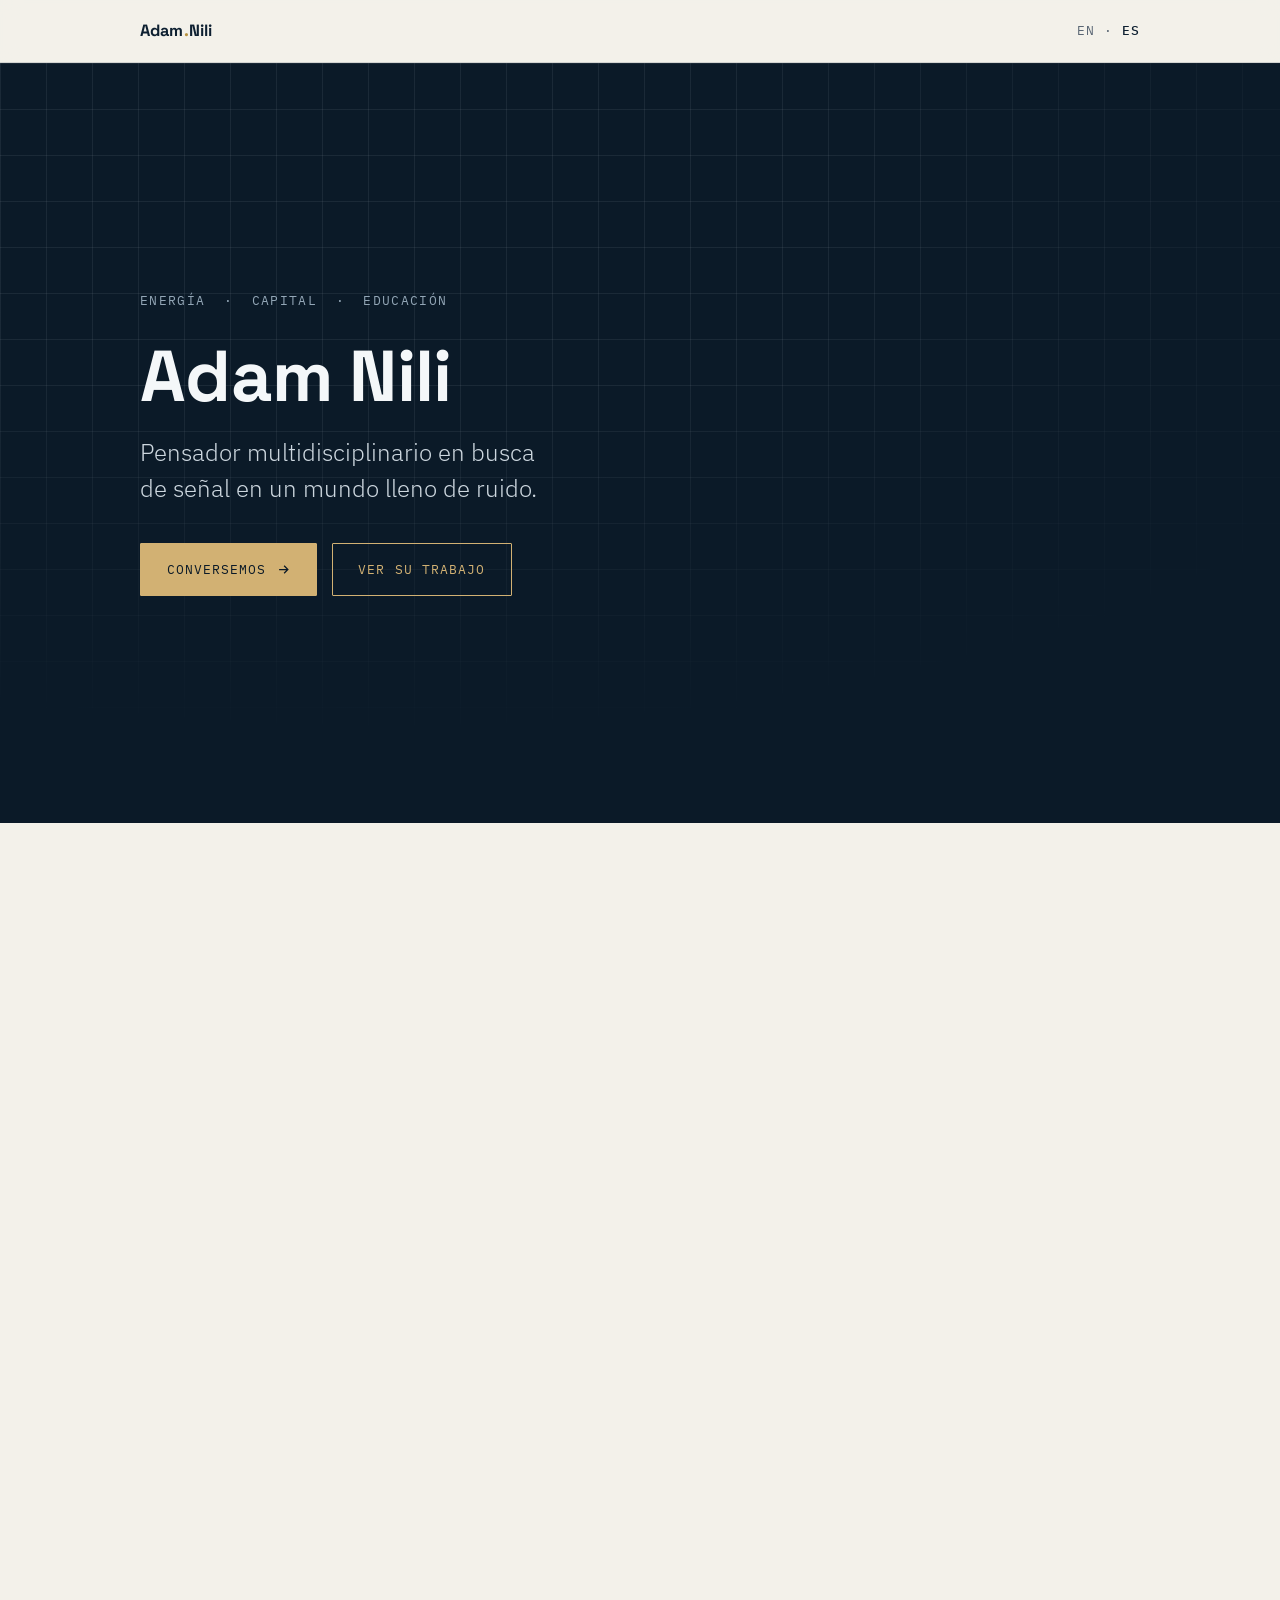
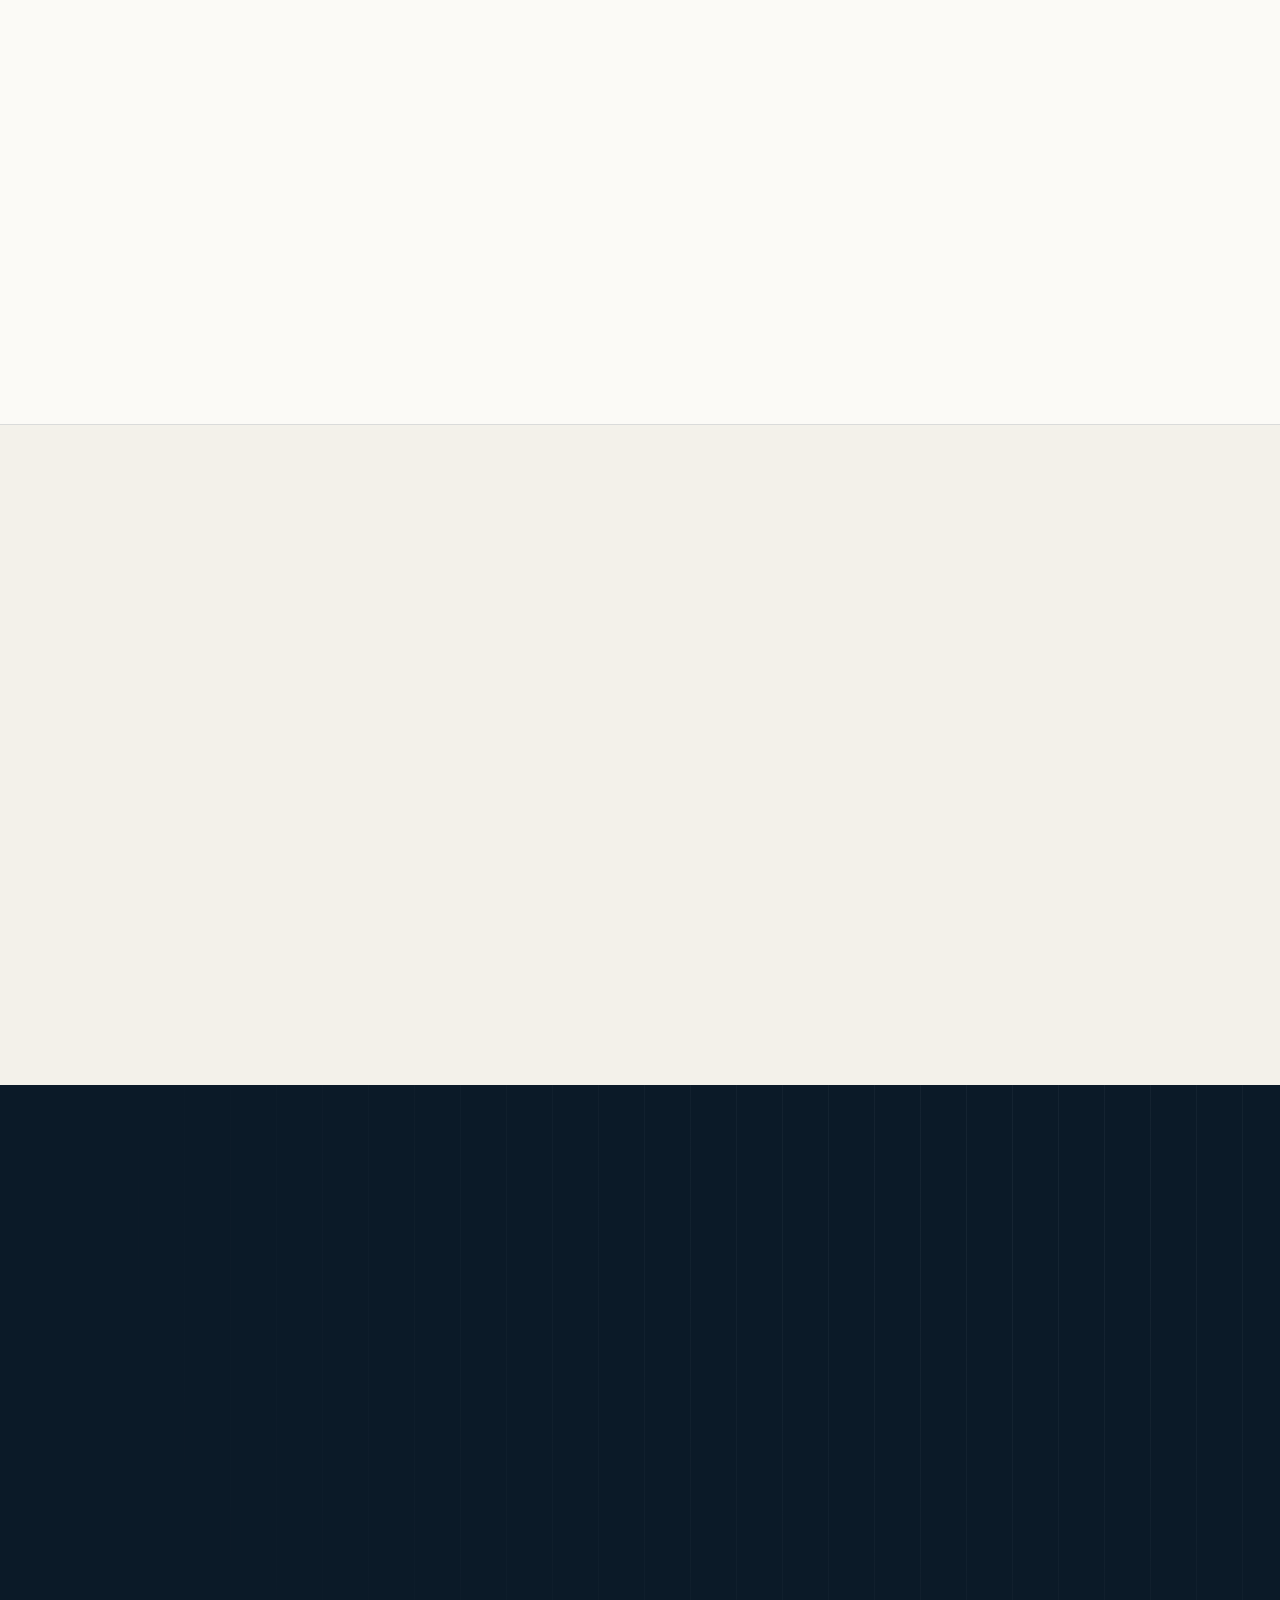
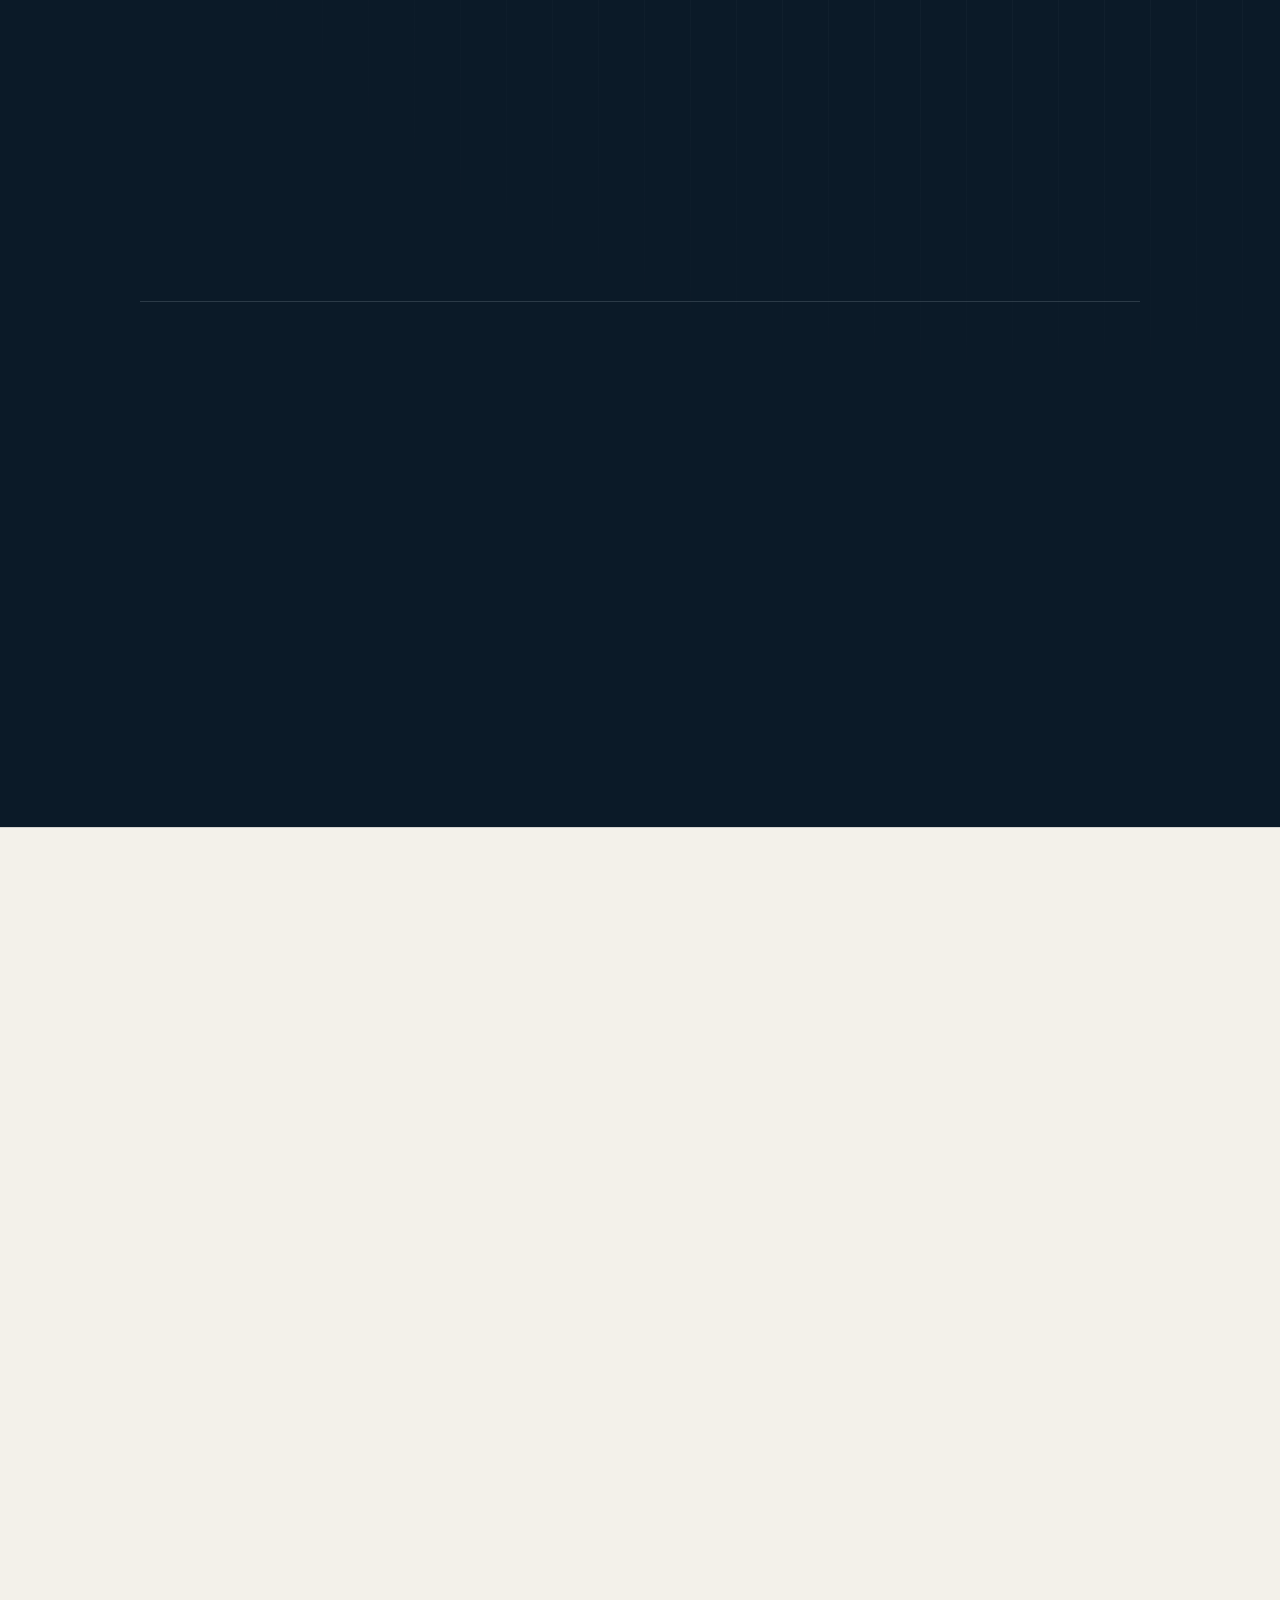
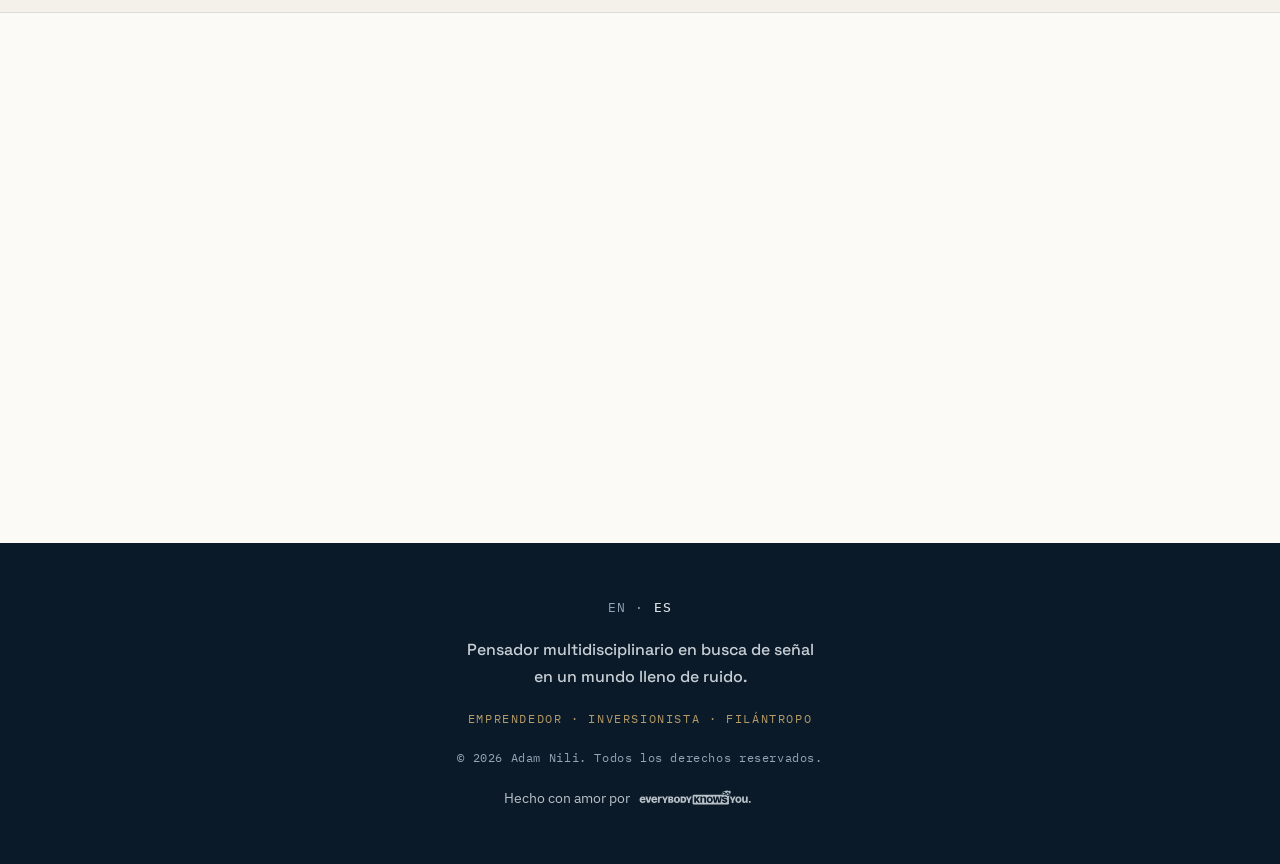
==== es/index.html @ 79deca82 "Deploy adamnili.com: bilingual personal site with AI-findability layer" ====
<!DOCTYPE html>
<html lang="es">
<head>
<meta charset="UTF-8">
<meta name="viewport" content="width=device-width, initial-scale=1.0">
<script>document.documentElement.classList.add('js');</script>
<title>Adam Nili · Pensador multidisciplinario. Energía, Capital, Educación.</title>
<meta name="description" content="Adam Nili es un emprendedor de toda la vida que trabaja donde se encuentran la energía, las finanzas y la educación. Cofundador de Autoridad Panandina, CEO de Methodos Global y cofundador de WeSpark, ayudando a las personas a ser autosoberanas mediante el emprendimiento, la libertad financiera y la salud.">
<meta name="keywords" content="Adam Nili, emprendedor, Autoridad Panandina, Methodos Global, WeSpark, infraestructura energética, educación financiera, libertad financiera, autosoberanía, mercados emergentes, El Salvador, Medellín, Colombia">

<link rel="canonical" href="https://adamnili.com/es/">
<link rel="alternate" hreflang="en" href="https://adamnili.com/">
<link rel="alternate" hreflang="es" href="https://adamnili.com/es/">
<link rel="alternate" hreflang="es-SV" href="https://adamnili.com/es/">
<link rel="alternate" hreflang="x-default" href="https://adamnili.com/">

<meta property="og:title" content="Adam Nili · Pensador multidisciplinario. Energía, Capital, Educación.">
<meta property="og:description" content="Un emprendedor de toda la vida que trabaja donde se encuentran la energía, las finanzas y la educación. Ayudando a las personas a ser autosoberanas.">
<meta property="og:type" content="profile">
<meta property="og:url" content="https://adamnili.com/es/">
<meta property="og:image" content="https://adamnili.com/assets/images/social-share/adam-nili-share.jpg">
<meta property="og:image:width" content="1200">
<meta property="og:image:height" content="630">
<meta property="og:image:alt" content="Adam Nili · Pensador multidisciplinario, constructor y asesor">
<meta property="og:site_name" content="Adam Nili">
<meta property="og:locale" content="es_SV">
<meta property="og:locale:alternate" content="en_US">

<meta name="twitter:card" content="summary_large_image">
<meta name="twitter:site" content="@adam_nili">
<meta name="twitter:creator" content="@adam_nili">
<meta name="twitter:title" content="Adam Nili · Pensador multidisciplinario. Energía, Capital, Educación.">
<meta name="twitter:description" content="Un emprendedor de toda la vida que trabaja donde se encuentran la energía, las finanzas y la educación.">
<meta name="twitter:image" content="https://adamnili.com/assets/images/social-share/adam-nili-share.jpg">

<meta name="robots" content="index, follow, max-image-preview:large, max-snippet:-1, max-video-preview:-1">
<meta name="author" content="Adam Nili">
<meta name="theme-color" content="#0b1a28">
<meta name="geo.region" content="SV">
<meta name="geo.placename" content="El Salvador">
<meta http-equiv="content-language" content="es">

<link rel="icon" href="../favicon.ico" sizes="any">
<link rel="icon" type="image/png" sizes="32x32" href="../favicon-32x32.png">
<link rel="icon" type="image/png" sizes="16x16" href="../favicon-16x16.png">
<link rel="apple-touch-icon" sizes="180x180" href="../apple-touch-icon.png">
<link rel="manifest" href="../site.webmanifest">

<link rel="alternate" type="text/plain" title="llms.txt" href="https://adamnili.com/llms.txt">

<link rel="preload" as="image" href="../assets/images/hero/adam-nili-portrait.webp" type="image/webp">

<link rel="preconnect" href="https://fonts.googleapis.com">
<link rel="preconnect" href="https://fonts.gstatic.com" crossorigin>
<link rel="preload" as="style" href="https://fonts.googleapis.com/css2?family=IBM+Plex+Mono:wght@400;500&family=IBM+Plex+Sans:wght@400;500;600&family=Space+Grotesk:wght@500;700&display=swap">
<link rel="stylesheet" href="https://fonts.googleapis.com/css2?family=IBM+Plex+Mono:wght@400;500&family=IBM+Plex+Sans:wght@400;500;600&family=Space+Grotesk:wght@500;700&display=swap" media="print" onload="this.media='all'">
<noscript><link rel="stylesheet" href="https://fonts.googleapis.com/css2?family=IBM+Plex+Mono:wght@400;500&family=IBM+Plex+Sans:wght@400;500;600&family=Space+Grotesk:wght@500;700&display=swap"></noscript>

<link rel="stylesheet" href="../assets/css/tokens.css">
<link rel="stylesheet" href="../assets/css/styles.css">

<script type="application/ld+json">
{
  "@context": "https://schema.org",
  "@type": "Person",
  "name": "Adam Nili",
  "jobTitle": "Emprendedor, Cofundador de Autoridad Panandina, CEO de Methodos Global",
  "worksFor": [
    {"@type":"Organization","name":"Autoridad Panandina","url":"https://panandina.org"},
    {"@type":"Organization","name":"Methodos Global","url":"https://methodosglobal.com"},
    {"@type":"Organization","name":"WeSpark","url":"https://wespark.io"}
  ],
  "nationality": "Argentina",
  "url": "https://adamnili.com/es/",
  "image": "https://adamnili.com/assets/images/hero/adam-nili-portrait.webp",
  "sameAs": [
    "https://www.linkedin.com/in/adam-nili/",
    "https://x.com/adam_nili",
    "https://www.instagram.com/itsadamnili",
    "https://www.youtube.com/c/adamnili",
    "https://primal.net/p/npub18rtjz55wndqwlmgzpjjl9nr9msutvymc08znv2s0a9r5gk53cwjstc8a7u"
  ],
  "knowsAbout": ["Infraestructura energética","Educación financiera","Emprendimiento","Mercados emergentes","Educación","Autosoberanía"],
  "knowsLanguage": ["es","en"],
  "address": {"@type":"PostalAddress","addressCountry":"SV","addressLocality":"San Salvador"}
}
</script>
<script type="application/ld+json">
{
  "@context": "https://schema.org",
  "@type": "FAQPage",
  "@id": "https://adamnili.com/es/#faq",
  "mainEntity": [
    {"@type":"Question","name":"¿Quién es Adam Nili?",
     "acceptedAnswer":{"@type":"Answer","text":"Adam Nili es un emprendedor de toda la vida que ha construido y asesorado empresas en América Latina. Trabaja donde se encuentran la energía, las finanzas y la educación, y se enfoca en ayudar a las personas a ser autosoberanas."}},
    {"@type":"Question","name":"¿En qué trabaja Adam Nili?",
     "acceptedAnswer":{"@type":"Answer","text":"Es cofundador y Jefe de Gabinete en Autoridad Panandina, una empresa de infraestructura energética; CEO y Socio Fundador en Methodos Global, una firma de asesoría y venture studio; y cofundador de WeSpark, una agencia de innovación y educación."}},
    {"@type":"Question","name":"¿Qué le importa a Adam Nili?",
     "acceptedAnswer":{"@type":"Answer","text":"Adam trabaja para empoderar a las personas con una mentalidad emprendedora, libertad y educación financiera, y salud, unidas por una filosofía práctica de enfoque y autosoberanía."}},
    {"@type":"Question","name":"¿Dónde radica Adam Nili?",
     "acceptedAnswer":{"@type":"Answer","text":"Radica entre Medellín, Colombia y El Salvador, y trabaja en mercados emergentes."}}
  ]
}
</script>
</head>
<body>

<header class="site-header">
  <div class="wrap">
    <a class="brandmark" href="index.html">Adam<span>.</span>Nili</a>
    <div class="lang"><a href="../index.html">EN</a> · <span class="active">ES</span></div>
  </div>
</header>

<main>

  <!-- HERO -->
  <section class="hero" id="top">
    <div class="wrap">
      <div class="hero-copy">
        <p class="hero-kicker">Energía &nbsp;·&nbsp; Capital &nbsp;·&nbsp; Educación</p>
        <h1>Adam Nili</h1>
        <p class="hero-tag">Pensador multidisciplinario en busca de señal en un mundo lleno de ruido.</p>
        <div class="hero-cta">
          <a class="btn btn--solid" href="#contact">Conversemos
            <svg viewBox="0 0 24 24" fill="none" stroke="currentColor" stroke-width="2"><path d="M5 12h14M13 6l6 6-6 6"/></svg></a>
          <a class="btn" href="#ventures">Ver su trabajo</a>
        </div>
      </div>
      <figure class="hero-figure reveal">
        <img src="../assets/images/hero/adam-nili-portrait.webp" width="1200" height="1500"
             alt="Retrato de Adam Nili" fetchpriority="high">
      </figure>
    </div>
  </section>

  <!-- ABOUT -->
  <section class="section about" id="about">
    <div class="wrap about-grid">
      <figure class="about-figure reveal">
        <img src="../assets/images/gallery/adam-nili-roundtable.webp" width="1600" height="1067"
             alt="Adam Nili" loading="lazy">
        <figcaption>Medellín · El Salvador</figcaption>
      </figure>
      <div class="about-copy reveal">
        <p class="eyebrow">01 / Acerca</p>
        <p class="lede">Adam Nili es un emprendedor, inversionista y filántropo de toda la vida. Ha construido y asesorado empresas en Estados Unidos, Argentina, Colombia, Puerto Rico y El Salvador, y ha liderado equipos en 29 países más. Hoy su trabajo se ubica donde se encuentran la energía, el capital y la educación.</p>
        <div class="about-pillars">
          <div class="about-pill">
            <span class="api"><svg viewBox="0 0 24 24" fill="none" stroke="currentColor" stroke-width="1.6" stroke-linecap="round" stroke-linejoin="round"><path d="M13 2 3 14h9l-1 8 10-12h-9l1-8z"/></svg></span>
            <div><h4>Energía</h4><p>La infraestructura física sobre la que corre una economía digital. A través de Autoridad Panandina, Adam desarrolla proyectos de energía verticalmente integrados para alimentar cómputo a gran escala en regiones de energía abundante.</p></div>
          </div>
          <div class="about-pill">
            <span class="api"><svg viewBox="0 0 24 24" fill="none" stroke="currentColor" stroke-width="1.6" stroke-linecap="round" stroke-linejoin="round"><circle cx="12" cy="12" r="9.5"/><path d="M9.6 7.5v9M9.6 7.5h3.4a2.3 2.3 0 0 1 0 4.6H9.6m0 0h4a2.3 2.3 0 0 1 0 4.6H9.6M11.6 6v1.5M11.6 16.5V18M14 6v1.5M14 16.5V18"/></svg></span>
            <div><h4>Capital</h4><p>Asesoría e inversión que ayudan a las buenas ideas a escalar. A través de Methodos Global, una firma de asesoría y venture studio, Adam guía la estrategia institucional, la excelencia operativa y la creación de valor a largo plazo en mercados emergentes.</p></div>
          </div>
          <div class="about-pill">
            <span class="api"><svg viewBox="0 0 24 24" fill="none" stroke="currentColor" stroke-width="1.6" stroke-linecap="round" stroke-linejoin="round"><path d="M22 9.5 12 5 2 9.5l10 4.5 10-4.5z"/><path d="M6 11.5V17c0 1.1 2.7 2.5 6 2.5s6-1.4 6-2.5v-5.5"/><path d="M22 9.5V15"/></svg></span>
            <div><h4>Educación</h4><p>La alfabetización que permite a las personas ponerlo todo en práctica y ser autosoberanas. A través de WeSpark, Adam convierte ideas complejas en aprendizaje simple y visual, desde el diseño de productos con IA hasta el Diploma Bitcoin 2.0, el programa nacional de educación financiera de El Salvador.</p></div>
          </div>
        </div>
        <p class="muted">Su manera de construir es simple a propósito. Un negocio es en realidad solo producto y distribución: lo que haces y hasta dónde llega. Profundiza en el producto y luego avanza con velocidad y amplía su superficie de contacto, apareciendo en más lugares hasta que el trabajo sea difícil de ignorar.</p>
        <p class="signoff">Radicado entre Medellín y El Salvador.</p>
      </div>
    </div>
  </section>

  <!-- VENTURES -->
  <section class="section ventures" id="ventures">
    <div class="wrap">
      <div class="reveal">
        <p class="eyebrow">02 / Proyectos</p>
        <h2 style="font-size:clamp(1.9rem,4vw,2.7rem);max-width:20ch">Construyendo la infraestructura para la autosoberanía.</h2>
      </div>
      <div class="venture-grid">
        <a class="venture reveal" href="https://panandina.org" target="_blank" rel="noopener">
          <img class="venture-logo venture-logo--sq" src="../assets/images/logos/panandina.webp" alt="Autoridad Panandina logo" loading="lazy">
          <span class="venture-role">Cofundador y Jefe de Gabinete</span>
          <h3>Autoridad Panandina</h3>
          <p>Infraestructura energética para potenciar cómputo a gran escala en regiones de energía abundante.</p>
          <span class="venture-link">panandina.org</span>
        </a>
        <a class="venture reveal" href="https://methodosglobal.com" target="_blank" rel="noopener">
          <img class="venture-logo" src="../assets/images/logos/methodos.webp" alt="Methodos Global logo" loading="lazy">
          <span class="venture-role">CEO y Socio Fundador</span>
          <h3>Methodos Global</h3>
          <p>Asesoría estratégica y venture studio para mercados frontera y emergentes, donde se encuentran las finanzas, la política y la tecnología.</p>
          <span class="venture-link">methodosglobal.com</span>
        </a>
        <a class="venture reveal" href="https://wespark.io" target="_blank" rel="noopener">
          <img class="venture-logo" src="../assets/images/logos/wespark.webp" alt="WeSpark logo" loading="lazy">
          <span class="venture-role">Cofundador y CSO</span>
          <h3>WeSpark</h3>
          <p>Una agencia de innovación que ayuda a instituciones a crecer mediante diseño de productos con IA, formación y educación.</p>
          <span class="venture-link">wespark.io</span>
        </a>
      </div>
    </div>
  </section>

  <!-- PILLARS -->
  <section class="section pillars" id="ideas">
    <div class="wrap">
      <div class="pillars-head reveal">
        <p class="eyebrow">03 / En lo que cree</p>
        <h2>Ayudar a las personas a ser autosoberanas.</h2>
        <p class="muted">Adam celebra a quienes piensan por sí mismos, cuestionan sistemas que no se construyeron a su favor y eligen escribir nuevas reglas. Tres tipos de alfabetización hacen posible esa independencia.</p>
      </div>
      <div class="pillar-grid reveal">
        <div class="pillar">
          <span class="pillar-n">01</span>
          <div class="pillar-ico">
            <svg viewBox="0 0 32 32" fill="none" stroke="currentColor" stroke-width="1.5" stroke-linecap="round" stroke-linejoin="round">
              <circle cx="16" cy="16" r="12"/><path d="M16 4v4M16 24v4M4 16h4M24 16h4"/><path d="M16 16l6-6-4 8-8 4 6-6z"/></svg>
          </div>
          <h3>Mentalidad Emprendedora</h3>
          <p>Ver oportunidades, tomar responsabilidad y construir en lugar de esperar permiso.</p>
        </div>
        <div class="pillar">
          <span class="pillar-n">02</span>
          <div class="pillar-ico">
            <svg viewBox="0 0 32 32" fill="none" stroke="currentColor" stroke-width="1.5" stroke-linecap="round" stroke-linejoin="round">
              <circle cx="16" cy="16" r="12.5"/><path d="M12.6 10v12M12.6 10h4.6a3.1 3.1 0 0 1 0 6.2h-4.6m0 0h5.2a3.1 3.1 0 0 1 0 6.2h-5.2M15.4 8v2M15.4 22v2M18.2 8v2M18.2 22v2"/></svg>
          </div>
          <h3>Libertad y Educación Financiera</h3>
          <p>Entender el dinero y los incentivos sanos, para sostenerte por ti mismo y permanecer libre.</p>
        </div>
        <div class="pillar">
          <span class="pillar-n">03</span>
          <div class="pillar-ico">
            <svg viewBox="0 0 32 32" fill="none" stroke="currentColor" stroke-width="1.5" stroke-linecap="round" stroke-linejoin="round">
              <path d="M4 17h5l2.5-6 4 11 2.5-5h6"/><path d="M16 27C9 22 4 18 4 12.5 4 8.9 6.9 6 10.5 6 13 6 14.8 7.3 16 9c1.2-1.7 3-3 5.5-3C25.1 6 28 8.9 28 12.5"/></svg>
          </div>
          <h3>Salud y Bienestar</h3>
          <p>Cuidar el cuerpo y la mente de los que todo lo demás depende. Una vida en calma se construye aquí.</p>
        </div>
      </div>
    </div>
  </section>

  <!-- MOMENT -->
  <section class="moment reveal" aria-label="Adam Nili en el escenario">
    <img src="../assets/images/gallery/adam-nili-sovai-summit.webp" width="1800" height="1200"
         alt="Adam Nili hablando en la SovAI Summit" loading="lazy">
    <figcaption>En el escenario de la SovAI Summit</figcaption>
  </section>

  <!-- PHILOSOPHY -->
  <section class="section philosophy" id="philosophy">
    <div class="wrap">
      <p class="eyebrow reveal">04 / Filosofía</p>
      <p class="pullquote reveal">Puedes tener <span class="accent">cualquier cosa</span> que quieras en la vida. Lo que no puedes es tenerlo <span class="accent">todo</span>.</p>
      <p class="pullquote-sub reveal">Para lograr resultados excelentes necesitas enfoque, y una de las herramientas más poderosas para el enfoque es la capacidad de decir no. Decir no no es solo rechazar una oferta. Es elegir hacia dónde diriges tu tiempo, tu energía y tu atención.</p>
      <p class="pullquote-sub reveal">El no es más poderoso que el sí. El sí es fácil, la opción por defecto que abre la puerta a todo. El no es intencional: afina tu enfoque, define tus prioridades y alinea tus acciones con tus metas. Los logros más extraordinarios no vienen de hacer muchas cosas a medias. Vienen de dedicarte de lleno a unas pocas, eligiendo profundidad antes que amplitud.</p>
      <p class="quote-credit reveal">Inspirado en las palabras de Adam en <a href="https://unstableinnovation.com" target="_blank" rel="noopener">Unstable Innovation</a>, el libro que coeditó.</p>

      <div class="influences">
        <div class="reveal">
          <h3>Libros que Adam recomienda</h3>
          <ul class="booklist">
            <li><a href="https://www.amazon.com/Consolations-Philosophy-Alain-Botton/dp/0679779175/" target="_blank" rel="noopener">
              <span class="book-t">The Consolations of Philosophy</span><span class="book-a">Alain de Botton</span></a></li>
            <li><a href="https://www.amazon.com/Rational-Optimist-How-Prosperity-Evolves/dp/0007267126/" target="_blank" rel="noopener">
              <span class="book-t">The Rational Optimist</span><span class="book-a">Matt Ridley</span></a></li>
            <li><a href="https://www.amazon.com/Lessons-History-Will-Durant/dp/143914995X/" target="_blank" rel="noopener">
              <span class="book-t">The Lessons of History</span><span class="book-a">Will &amp; Ariel Durant</span></a></li>
            <li><a href="https://www.amazon.com/Awareness-Opportunities-Reality-Anthony-Mello/dp/0385249373/" target="_blank" rel="noopener">
              <span class="book-t">Awareness</span><span class="book-a">Anthony de Mello</span></a></li>
          </ul>
        </div>
        <div class="podcard reveal">
          <span class="tag">Escuchando</span>
          <h4>The Multidisciplinary Approach to Thinking</h4>
          <p>Peter Kaufman sobre usar muchos modelos mentales para encontrar señal en el ruido. Uno de los favoritos de Adam.</p>
          <a href="https://fs.blog/great-talks/multidisciplinary-approach-thinking-peter-kaufman/" target="_blank" rel="noopener">Escuchar y leer &#8599;</a>
        </div>
      </div>
    </div>
  </section>

  <!-- APARICIONES -->
  <section class="section press" id="press">
    <div class="wrap">
      <div class="press-head reveal">
        <p class="eyebrow">05 / Apariciones</p>
      </div>
      <div class="press-grid reveal">
        <a class="press-item" href="https://www.forbes.com/sites/digital-assets/2024/05/02/bitcoin-drives-growth-and-community-regeneration-in-emerging-markets/" target="_blank" rel="noopener">
          <span class="press-outlet">Forbes</span>
          <span class="press-title">Bitcoin Drives Growth And Community Regeneration In Emerging Markets</span>
          <span class="press-meta">Mayo 2024 · Inglés</span>
        </a>
        <a class="press-item" href="https://www.simondixon.com/blog/adam-nili" target="_blank" rel="noopener">
          <span class="press-outlet">Bitcoin Hard Talk · Simon Dixon</span>
          <span class="press-title">How Bitcoin Is Transforming Lives in Central &amp; South America</span>
          <span class="press-meta">Agosto 2024 · Audio en inglés</span>
        </a>
        <a class="press-item" href="https://www.elsalvador.com/dinero-y-negocios/finanzas-personales/bitcoin-educacion-finanzas/1263965/2026/" target="_blank" rel="noopener">
          <span class="press-outlet">El Salvador</span>
          <span class="press-title">El Salvador implementará Bitcoin Diploma 2.0 en escuelas públicas</span>
          <span class="press-meta">Febrero 2026 · Español</span>
        </a>
        <a class="press-item" href="https://cointelegraph.es/news/el-salvador-finalizo-el-diploma-bitcoin-2-0-y-avanza-hacia-su-implementacion-en-escuelas" target="_blank" rel="noopener">
          <span class="press-outlet">Cointelegraph en Español</span>
          <span class="press-title">El Salvador finalizó el Diploma Bitcoin 2.0 y avanza hacia su implementación en escuelas</span>
          <span class="press-meta">Febrero 2026 · Español</span>
        </a>
        <a class="press-item" href="https://diarioelsalvador.com/dedinero/el-salvador-capacita-esta-semana-a-docentes-en-el-diploma-bitcoin-2-0/789294" target="_blank" rel="noopener">
          <span class="press-outlet">Diario El Salvador</span>
          <span class="press-title">El Salvador capacita a docentes en el Diploma Bitcoin 2.0</span>
          <span class="press-meta">Mayo 2026 · Español</span>
        </a>
        <a class="press-item" href="https://fundaciongloriakriete.org/fundacion-gloria-kriete-y-wespark-se-unen-para-impulsar-la-innovacion-en-el-salvador/" target="_blank" rel="noopener">
          <span class="press-outlet">Fundación Gloria Kriete</span>
          <span class="press-title">Fundación Gloria Kriete y WeSpark se unen para impulsar la innovación</span>
          <span class="press-meta">Mayo 2025 · Español</span>
        </a>
      </div>
    </div>
  </section>

  <!-- CONTACTO -->
  <section class="section contact" id="contact">
    <div class="wrap contact-grid">
      <div class="reveal">
        <p class="eyebrow">06 / Contacto</p>
        <h2>Construyamos algo que importe.</h2>
        <p>Abierto a conversaciones sobre energía, educación e ideas que valen su profundidad.</p>
        <div class="hero-cta" style="margin-top:1.8rem">
          <a class="btn btn--solid" href="https://mailxto.com/ydnh5s" target="_blank" rel="noopener">Enviar un mensaje</a>
        </div>
      </div>
      <div class="reveal">
        <div class="socials">
          <a class="social" href="https://www.linkedin.com/in/adam-nili/" target="_blank" rel="noopener" aria-label="LinkedIn">
            <svg viewBox="0 0 24 24"><path d="M20.45 20.45h-3.56v-5.57c0-1.33-.02-3.04-1.85-3.04-1.85 0-2.13 1.45-2.13 2.94v5.67H9.35V9h3.41v1.56h.05c.48-.9 1.63-1.85 3.36-1.85 3.6 0 4.27 2.37 4.27 5.45v6.29zM5.34 7.43a2.06 2.06 0 1 1 0-4.13 2.06 2.06 0 0 1 0 4.13zM7.12 20.45H3.56V9h3.56v11.45zM22.22 0H1.77C.79 0 0 .77 0 1.72v20.55C0 23.23.79 24 1.77 24h20.45c.98 0 1.78-.77 1.78-1.73V1.72C24 .77 23.2 0 22.22 0z"/></svg>
            LinkedIn</a>
          <a class="social" href="https://x.com/adam_nili" target="_blank" rel="noopener" aria-label="X">
            <svg viewBox="0 0 24 24"><path d="M18.24 2.25h3.31l-7.23 8.26 8.51 11.24h-6.66l-5.22-6.82-5.97 6.82H1.66l7.73-8.84L1.23 2.25h6.83l4.71 6.23 5.47-6.23zm-1.16 17.52h1.83L7.01 4.13H5.05l12.03 15.64z"/></svg>
            X</a>
          <a class="social" href="https://www.instagram.com/itsadamnili" target="_blank" rel="noopener" aria-label="Instagram">
            <svg viewBox="0 0 24 24"><path d="M12 2.16c3.2 0 3.58.01 4.85.07 1.17.05 1.8.25 2.23.41.56.22.96.48 1.38.9.42.42.68.82.9 1.38.16.42.36 1.06.41 2.23.06 1.27.07 1.65.07 4.85s-.01 3.58-.07 4.85c-.05 1.17-.25 1.8-.41 2.23-.22.56-.48.96-.9 1.38-.42.42-.82.68-1.38.9-.42.16-1.06.36-2.23.41-1.27.06-1.65.07-4.85.07s-3.58-.01-4.85-.07c-1.17-.05-1.8-.25-2.23-.41a3.7 3.7 0 0 1-1.38-.9 3.7 3.7 0 0 1-.9-1.38c-.16-.42-.36-1.06-.41-2.23C2.17 15.58 2.16 15.2 2.16 12s.01-3.58.07-4.85c.05-1.17.25-1.8.41-2.23.22-.56.48-.96.9-1.38.42-.42.82-.68 1.38-.9.42-.16 1.06-.36 2.23-.41C8.42 2.17 8.8 2.16 12 2.16zM12 0C8.74 0 8.33.01 7.05.07 5.78.13 4.9.33 4.14.63c-.79.31-1.46.72-2.12 1.38C1.36 2.67.95 3.34.64 4.13c-.3.76-.5 1.64-.56 2.91C.01 8.33 0 8.74 0 12s.01 3.67.07 4.95c.06 1.27.26 2.15.56 2.91.31.79.72 1.46 1.38 2.12.66.66 1.33 1.07 2.12 1.38.76.3 1.64.5 2.91.56C8.33 23.99 8.74 24 12 24s3.67-.01 4.95-.07c1.27-.06 2.15-.26 2.91-.56a5.86 5.86 0 0 0 2.12-1.38c.66-.66 1.07-1.33 1.38-2.12.3-.76.5-1.64.56-2.91.06-1.28.07-1.69.07-4.95s-.01-3.67-.07-4.95c-.06-1.27-.26-2.15-.56-2.91a5.86 5.86 0 0 0-1.38-2.12A5.86 5.86 0 0 0 19.87.63c-.76-.3-1.64-.5-2.91-.56C15.67.01 15.26 0 12 0zm0 5.84a6.16 6.16 0 1 0 0 12.32 6.16 6.16 0 0 0 0-12.32zM12 16a4 4 0 1 1 0-8 4 4 0 0 1 0 8zm6.41-10.85a1.44 1.44 0 1 0 0 2.88 1.44 1.44 0 0 0 0-2.88z"/></svg>
            Instagram</a>
          <a class="social" href="https://www.youtube.com/c/adamnili" target="_blank" rel="noopener" aria-label="YouTube">
            <svg viewBox="0 0 24 24"><path d="M23.5 6.2a3 3 0 0 0-2.1-2.1C19.5 3.5 12 3.5 12 3.5s-7.5 0-9.4.6A3 3 0 0 0 .5 6.2 31 31 0 0 0 0 12a31 31 0 0 0 .5 5.8 3 3 0 0 0 2.1 2.1c1.9.6 9.4.6 9.4.6s7.5 0 9.4-.6a3 3 0 0 0 2.1-2.1A31 31 0 0 0 24 12a31 31 0 0 0-.5-5.8zM9.6 15.6V8.4l6.2 3.6-6.2 3.6z"/></svg>
            YouTube</a>
          <a class="social" href="https://primal.net/p/npub18rtjz55wndqwlmgzpjjl9nr9msutvymc08znv2s0a9r5gk53cwjstc8a7u" target="_blank" rel="noopener" aria-label="Nostr">
            <svg viewBox="0 0 24 24"><path d="M12 2a10 10 0 0 0-3.5 19.37V18.3c0-.86.27-1.55.8-2.06-2.62-.3-5.37-1.31-5.37-5.85 0-1.29.46-2.35 1.22-3.18-.12-.3-.53-1.5.12-3.14 0 0 1-.32 3.28 1.21a11.3 11.3 0 0 1 5.96 0C16.8 3.42 17.8 3.74 17.8 3.74c.65 1.64.24 2.84.12 3.14.76.83 1.22 1.89 1.22 3.18 0 4.55-2.76 5.55-5.39 5.84.42.37.8 1.1.8 2.21v3.27A10 10 0 0 0 12 2z"/></svg>
            Nostr</a>
        </div>
      </div>
    </div>
  </section>

</main>

<footer class="site-footer">
  <div class="wrap">
    <div class="lang"><a href="../index.html">EN</a> · <span class="active">ES</span></div>
    <p class="foot-tag">Pensador multidisciplinario en busca de señal en un mundo lleno de ruido.</p>
    <p class="foot-note">Emprendedor · Inversionista · Filántropo</p>
    <p class="foot-copy">© <span data-year>2026</span> Adam Nili. Todos los derechos reservados.</p>
    <a class="eky-credit" href="https://everybodyknowsyou.com" target="_blank" rel="noopener" aria-label="Hecho con amor por everybodyknowsyou.com">
      <span class="eky-credit__text">Hecho con amor por</span>
      <svg role="img" aria-label="everybodyknowsyou.com" id="Layer_1" data-name="Layer 1" xmlns="http://www.w3.org/2000/svg" viewBox="0 0 1296.95 160.34">
  <defs>
    <style>
            .cls-1 { fill: var(--eky-bg, #ffffff); }
      .cls-2 { fill: var(--eky-fg, currentColor); }
    </style>
  </defs>
  <g>
    <g>
      <g>
        <rect class="cls-2" x="515.16" y="55.21" width="342.62" height="90.52" rx="12" ry="12"/>
        <path class="cls-1" d="M530.13,71.12h16.6v15.46l-.24,6.96h.32l3.32-4.61,15.14-17.81h19.83l-22.02,25.02,22.18,33.68h-19.92l-13.76-20.73-4.86,5.34v15.38h-16.6v-58.69Z"/>
        <path class="cls-1" d="M604.13,71.12v8.01h.32c4.53-6.23,10.53-9.23,18.54-9.23,12.47,0,18.94,7.29,18.94,22.02v37.89h-16.6v-35.3c0-7.69-2.75-10.85-8.58-10.85-7.21,0-11.82,4.7-11.82,12.14v34h-16.6v-58.69h15.79Z"/>
        <path class="cls-1" d="M647.37,100.43c0-17.57,11.09-30.52,29.31-30.52s29.31,12.95,29.31,30.52-11.09,30.6-29.31,30.6-29.31-13.03-29.31-30.6ZM688.66,100.43c0-9.8-3.81-17.16-11.98-17.16s-11.98,7.37-11.98,17.16,3.81,17.24,11.98,17.24,11.98-7.45,11.98-17.24Z"/>
        <path class="cls-1" d="M705.66,71.12h17.57l6.64,35.62c.41,2.02.73,4.86,1.14,6.88h.32l1.21-6.88,6.88-35.62h18.54l7.45,35.62,1.29,6.88h.32l1.05-6.88,5.99-35.62h17.24l-13.28,58.69h-21.53l-6.64-32.38-1.29-6.88h-.32l-1.21,6.88-6.56,32.38h-21.45l-13.36-58.69Z"/>
        <path class="cls-1" d="M791.81,110.79l17-.08c.57,4.78,3.72,7.53,9.31,7.53,4.61,0,7.85-1.7,7.85-5.26,0-2.67-1.78-4.37-5.59-5.26l-14.09-3.24c-8.98-2.02-13.84-7.77-13.84-16.27,0-11.5,8.99-18.3,24.69-18.3,14.65,0,23.56,6.96,23.8,18.05h-17c-.49-3.32-2.67-5.67-7.69-5.67-4.37,0-7.21,1.54-7.21,4.61,0,2.43,1.7,3.81,5.59,4.7l14.09,3.24c9.23,2.1,14.09,8.18,14.09,16.84,0,12.71-10.28,19.35-24.77,19.35-16.19,0-25.99-7.77-26.23-20.24Z"/>
      </g>
      <g>
        <path class="cls-2" d="M918.06,100.39c0-17.57,11.09-30.52,29.31-30.52s29.31,12.95,29.31,30.52-11.09,30.6-29.31,30.6-29.31-13.03-29.31-30.6ZM959.34,100.39c0-9.8-3.81-17.16-11.98-17.16s-11.98,7.37-11.98,17.16,3.81,17.24,11.98,17.24,11.98-7.45,11.98-17.24Z"/>
        <path class="cls-2" d="M1018.85,129.78v-7.85h-.32c-4.61,6.15-10.52,9.07-17.89,9.07-11.98,0-18.46-7.29-18.46-21.94v-37.97h16.6v35.38c0,7.69,2.83,10.77,8.18,10.77,6.56,0,11.09-4.61,11.09-12.63v-33.52h16.6v58.69h-15.79Z"/>
        <path class="cls-2" d="M884.01,109.52l-20.4-38.4h17.84l8.26,17.75c.99,2.06,1.9,4.96,2.89,7.02h.33c.91-2.06,1.82-4.96,2.72-7.02l7.85-17.75h17.51l-20.07,38.57v21.31h-16.93v-21.47Z"/>
      </g>
      <g>
        <path class="cls-2" d="M14.66,100.39c0-17.97,10.85-30.52,29.55-30.52s28.01,12.47,27.36,34.41h-39.35c.89,8.91,4.53,14.01,11.66,14.01,5.67,0,9.31-3,10.44-8.5h16.76c-2.19,13.28-12.31,21.21-26.88,21.21-18.7,0-29.55-12.63-29.55-30.6ZM54.58,92.54c-1.05-6.56-4.78-9.96-10.36-9.96s-9.8,3.64-11.42,9.96h21.78Z"/>
        <path class="cls-2" d="M69.8,71.09h17.49l9.47,35.62c.57,2.02,1.05,4.86,1.62,6.88h.32l1.54-6.88,8.99-35.62h17.16l-17.81,58.69h-21.13l-17.65-58.69Z"/>
        <path class="cls-2" d="M124.69,100.39c0-17.97,10.85-30.52,29.55-30.52s28.01,12.47,27.36,34.41h-39.35c.89,8.91,4.53,14.01,11.66,14.01,5.67,0,9.31-3,10.44-8.5h16.76c-2.19,13.28-12.31,21.21-26.88,21.21-18.7,0-29.55-12.63-29.55-30.6ZM164.61,92.54c-1.05-6.56-4.78-9.96-10.36-9.96s-9.8,3.64-11.42,9.96h21.78Z"/>
        <path class="cls-2" d="M187.44,71.09h15.46v9.47h.32c3.64-7.37,8.74-10.69,15.71-10.69,1.86,0,3.56.24,5.1.81v15.79h-.32c-1.7-.49-3.24-.73-5.18-.73-9.15,0-14.49,5.42-14.49,16.11v27.93h-16.6v-58.69Z"/>
        <path class="cls-2" d="M285.57,71.09h26.15c13.52,0,20.97,5.42,20.97,14.82,0,6.15-3.08,10.36-9.96,12.39v.32c8.02,1.46,12.23,6.23,12.23,13.84,0,10.52-8.42,17.33-21.7,17.33h-27.69v-58.69ZM316.66,88.82c0-3.64-2.02-5.18-6.56-5.18h-7.93v10.77h7.93c4.37,0,6.56-1.86,6.56-5.59ZM318.6,111.24c0-3.81-2.27-5.99-6.88-5.99h-9.55v11.98h9.63c4.45,0,6.8-2.19,6.8-5.99Z"/>
        <path class="cls-2" d="M337.95,100.39c0-17.57,11.09-30.52,29.31-30.52s29.31,12.95,29.31,30.52-11.09,30.6-29.31,30.6-29.31-13.03-29.31-30.6ZM379.24,100.39c0-9.8-3.8-17.16-11.98-17.16s-11.98,7.37-11.98,17.16,3.8,17.24,11.98,17.24,11.98-7.45,11.98-17.24Z"/>
        <path class="cls-2" d="M402.08,71.09h24.13c18.62,0,29.63,10.36,29.63,29.31s-11.01,29.39-29.63,29.39h-24.13v-58.69ZM438.99,100.39c0-10.77-5.83-16.19-13.36-16.19h-6.96v32.46h6.96c7.53,0,13.36-5.51,13.36-16.27Z"/>
        <path class="cls-2" d="M471.04,109.52l-20.4-38.4h17.84l8.26,17.75c.99,2.06,1.9,4.96,2.89,7.02h.33c.91-2.06,1.82-4.96,2.72-7.02l7.85-17.75h17.51l-20.07,38.57v21.31h-16.93v-21.47Z"/>
        <path class="cls-2" d="M245.89,109.52l-20.4-38.4h17.84l8.26,17.75c.99,2.06,1.9,4.96,2.89,7.02h.33c.91-2.06,1.82-4.96,2.72-7.02l7.85-17.75h17.51l-20.07,38.57v21.31h-16.93v-21.47Z"/>
      </g>
    </g>
    <g>
      <g>
        <path class="cls-2" d="M837.89,14.05c5.42-1.65,11.14.47,13.85,5.48.39.72,1.1,1.2,1.88,1.34.7.12,1.52-.2,2.16-.74,4.05-3.38,9.74-3.68,14.06-.7,4.24,2.92,5.92,8.22,4.35,13.25l-6.96,22.26c-2.45,8.46-9.67,14.45-18.27,15.02-8.94.6-17.2-4.68-20.36-13.03-.17-.45-.5-.62-.88-.67s-.66.09-.98.46c-5.78,6.49-15.01,8.59-23.07,5.2-7.59-3.19-12.57-10.83-12.37-19.15.21-8.44,5.67-16.24,13.97-18.77l32.61-9.94ZM844.69,65.73c8.85,1.59,17.31-4.28,18.9-13.13,1.59-8.85-4.28-17.31-13.13-18.9-8.85-1.59-17.31,4.28-18.9,13.13s4.28,17.31,13.13,18.9ZM808.72,59.25c8.85,1.59,17.31-4.28,18.9-13.13,1.59-8.85-4.28-17.31-13.13-18.9-8.85-1.59-17.31,4.28-18.9,13.13-1.59,8.85,4.28,17.31,13.13,18.9Z"/>
        <g>
          <path class="cls-1" d="M850.46,33.7c8.85,1.59,14.72,10.06,13.13,18.9-1.59,8.85-10.06,14.72-18.9,13.13-8.85-1.59-14.72-10.06-13.13-18.9s10.06-14.72,18.9-13.13Z"/>
          <path class="cls-1" d="M814.49,27.22c8.85,1.59,14.72,10.06,13.13,18.9-1.59,8.85-10.06,14.72-18.9,13.13-8.85-1.59-14.72-10.06-13.13-18.9,1.59-8.85,10.06-14.72,18.9-13.13Z"/>
        </g>
      </g>
      <g>
        <g>
          <path class="cls-2" d="M847.57,56.91c-.06-.86-.28-1.56-.42-2.47.64.65,1.19,1.16,1.91,1.66,1.12.79,2.71.42,3.44-.7.73-1.11.45-2.64-.68-3.44-.71-.5-1.52-.66-2.4-1.05,1.54-.53,3.13-1,3.41-2.57.17-.93-.14-1.9-.84-2.43-1.03-.79-2.26-.75-3.22.02-.58.46-1.06.91-1.67,1.49.18-.89.4-1.63.45-2.5.09-1.44-1.09-2.58-2.46-2.58s-2.55,1.17-2.48,2.62c.04.85.33,1.53.43,2.46-.47-.54-.95-.89-1.43-1.33-1.13-1.04-2.8-.99-3.77.19-.91,1.1-.66,2.87.58,3.67.72.46,1.49.65,2.34.99-.88.38-1.73.56-2.45,1.09-1.21.89-1.32,2.65-.36,3.69,1.04,1.12,2.62,1.06,3.73.03l1.46-1.34c-.23.92-.51,1.75-.51,2.68,0,1.41,1.2,2.5,2.56,2.45s2.46-1.22,2.37-2.6Z"/>
          <path class="cls-2" d="M847.57,56.91c.09,1.38-1.03,2.55-2.37,2.6s-2.56-1.05-2.56-2.45c0-.94.27-1.76.51-2.68l-1.46,1.34c-1.12,1.03-2.7,1.09-3.73-.03-.96-1.04-.84-2.8.36-3.69.71-.53,1.56-.71,2.45-1.09-.85-.34-1.62-.53-2.34-.99-1.24-.79-1.49-2.57-.58-3.67.97-1.17,2.64-1.23,3.77-.19.48.45.96.79,1.43,1.33-.1-.93-.38-1.61-.43-2.46-.07-1.44,1.07-2.62,2.48-2.62s2.55,1.14,2.46,2.58c-.05.87-.27,1.6-.45,2.5.61-.58,1.09-1.03,1.67-1.49.96-.77,2.19-.81,3.22-.02.7.54,1,1.5.84,2.43-.28,1.57-1.87,2.04-3.41,2.57.88.39,1.69.54,2.4,1.05,1.13.8,1.41,2.33.68,3.44-.73,1.11-2.32,1.48-3.44.7-.72-.5-1.27-1.01-1.91-1.66.14.92.37,1.62.42,2.47Z"/>
        </g>
        <g>
          <path class="cls-2" d="M810.13,50.42c.09-1.04-.23-1.92-.46-2.9.76.65,1.37,1.38,2.24,1.82,1.23.63,2.73.08,3.32-1.08s.21-2.6-.95-3.29c-.73-.43-1.51-.63-2.28-.94.71-.21,1.29-.46,1.92-.73,1.42-.61,1.98-2.23,1.25-3.55s-2.48-1.69-3.67-.79c-.67.5-1.22,1.01-1.84,1.61.23-1.08.58-2.02.43-3.07-.18-1.23-1.33-2.03-2.49-2.01s-2.27.88-2.4,2.1c-.11,1.04.22,1.91.45,2.98-.52-.57-1.04-.93-1.58-1.42-1.11-1-2.86-.89-3.77.32s-.53,2.95.79,3.67c.74.41,1.47.63,2.23.89-.85.33-1.63.52-2.35.98-1.23.78-1.49,2.47-.66,3.57s2.46,1.35,3.58.48c.64-.49,1.17-.96,1.77-1.57-.22,1.07-.56,1.95-.45,2.98.14,1.28,1.29,2.13,2.5,2.11s2.29-.84,2.41-2.17Z"/>
          <path class="cls-2" d="M810.13,50.42c-.12,1.32-1.24,2.14-2.41,2.17s-2.36-.83-2.5-2.11c-.11-1.03.23-1.91.45-2.98-.6.61-1.13,1.08-1.77,1.57-1.12.87-2.73.66-3.58-.48s-.57-2.79.66-3.57c.72-.46,1.5-.64,2.35-.98-.77-.26-1.49-.48-2.23-.89-1.32-.73-1.68-2.5-.79-3.67s2.66-1.32,3.77-.32c.54.49,1.06.85,1.58,1.42-.23-1.07-.56-1.94-.45-2.98.13-1.22,1.24-2.08,2.4-2.1s2.31.78,2.49,2.01c.15,1.05-.2,1.99-.43,3.07.62-.6,1.17-1.1,1.84-1.61,1.2-.9,2.97-.5,3.67.79s.17,2.93-1.25,3.55c-.63.27-1.21.52-1.92.73.77.32,1.55.51,2.28.94,1.16.68,1.53,2.13.95,3.29s-2.09,1.71-3.32,1.08c-.87-.44-1.48-1.17-2.24-1.82.23.98.55,1.86.46,2.9Z"/>
        </g>
      </g>
    </g>
  </g>
  <g fill="var(--eky-fg, currentColor)">
    <path d="M1046.08,112.99h15.96v16.61h-15.96v-16.61Z"/>
    <path d="M1065.91,100.33c0-17.49,11.29-30.39,29.1-30.39,13.79,0,25.15,8.06,26.36,22.41h-16.85c-.56-5.8-4.03-9.11-9.43-9.11-8.06,0-11.93,7.42-11.93,17.09s3.79,17.17,11.85,17.17c5.4,0,8.
---- assets/css/tokens.css ----
/* assets/css/tokens.css — colors + fonts ONLY. The one file to edit to re-skin. */
:root{
  /* Brand palette — industrial, calm: deep navy ink + brass gold on warm paper */
  --bg:        #f3f1ea;   /* page background (warm blueprint paper) */
  --ink:       #0e2031;   /* main text on light */
  --navy:      #0b1a28;   /* darkest — hero / dark sections */
  --navy-2:    #12293d;   /* raised dark surface */
  --gold:      #b8923f;   /* primary accent / links / rules (muted brass) */
  --gold-soft: #d2b173;   /* lighter gold for accents on dark */
  --muted:     #596573;   /* secondary text on light */
  --muted-dark:#93a6b6;   /* secondary text on dark */
  --surface:   #fbfaf6;   /* cards / alt panels on light */
  --line:      rgba(14,32,49,.14);   /* hairline on light */
  --line-dark: rgba(210,220,228,.16);/* hairline on dark */

  /* Footer credit colors (read by the EKY credit logo — see footer-credit.md) */
  --footer-bg: var(--navy);
  --footer-fg: #d7dee4;

  /* Fonts */
  --font-display: 'Space Grotesk', system-ui, sans-serif;
  --font-body:    'IBM Plex Sans', system-ui, sans-serif;
  --font-mono:    'IBM Plex Mono', ui-monospace, monospace;

  /* Layout */
  --max: 1080px;
}
---- assets/css/styles.css ----
/* assets/css/styles.css - references tokens.css, no raw hex. Industrial / calm. */

/* ---------- reset ---------- */
*{margin:0;padding:0;box-sizing:border-box}
html{scroll-behavior:smooth;-webkit-text-size-adjust:100%}
body{
  font-family:var(--font-body);color:var(--ink);background:var(--bg);
  line-height:1.65;font-size:17px;font-weight:400;
  -webkit-font-smoothing:antialiased;text-rendering:optimizeLegibility;
  overflow-x:hidden;
}
img{max-width:100%;display:block}
a{color:var(--gold);text-decoration:none;transition:color .2s,opacity .2s}
a:hover{color:var(--ink)}
h1,h2,h3,h4{font-family:var(--font-display);line-height:1.08;font-weight:700;letter-spacing:-.01em;color:var(--ink)}
::selection{background:var(--gold);color:var(--navy)}

.wrap{max-width:var(--max);margin:0 auto;padding:0 clamp(1.25rem,5vw,2.5rem)}
.section{padding:clamp(4rem,9vw,7.5rem) 0}

/* ---------- shared bits ---------- */
.eyebrow{
  font-family:var(--font-mono);font-size:.74rem;font-weight:500;
  letter-spacing:.22em;text-transform:uppercase;color:var(--gold);
  display:flex;align-items:center;gap:.7rem;margin-bottom:1.4rem;
}
.eyebrow::before{content:"";width:26px;height:1px;background:var(--gold);opacity:.7}
.lede{font-size:clamp(1.15rem,2.3vw,1.45rem);line-height:1.5;color:var(--ink);font-weight:400}
.muted{color:var(--muted)}
.btn{
  display:inline-flex;align-items:center;gap:.6rem;
  font-family:var(--font-mono);font-size:.82rem;letter-spacing:.08em;text-transform:uppercase;
  padding:.92rem 1.6rem;border:1px solid var(--gold);color:var(--gold);
  border-radius:1px;background:transparent;transition:all .25s;cursor:pointer;
}
.btn:hover{background:var(--gold);color:var(--navy)}
.btn--solid{background:var(--gold);color:var(--navy)}
.btn--solid:hover{background:transparent;color:var(--gold)}
.btn svg{width:15px;height:15px}

/* reveal on scroll - gated by .js so content is visible without JavaScript */
.js .reveal{opacity:0;transform:translateY(20px);transition:opacity .7s ease,transform .7s ease}
.js .reveal.in{opacity:1;transform:none}

/* ---------- header ---------- */
.site-header{
  position:sticky;top:0;z-index:50;
  background:color-mix(in srgb, var(--bg) 86%, transparent);
  backdrop-filter:blur(10px);border-bottom:1px solid var(--line);
}
.site-header .wrap{display:flex;align-items:center;justify-content:space-between;height:62px}
.brandmark{font-family:var(--font-display);font-weight:700;font-size:1.02rem;letter-spacing:.01em;color:var(--ink)}
.brandmark span{color:var(--gold)}
.lang{font-family:var(--font-mono);font-size:.8rem;letter-spacing:.08em;color:var(--muted)}
.lang a{color:var(--muted)}.lang a:hover{color:var(--gold)}
.lang .active{color:var(--ink);font-weight:500}

/* ---------- hero ---------- */
.hero{position:relative;background:var(--navy);color:#eef2f5;overflow:hidden}
.hero::before{
  content:"";position:absolute;inset:0;
  background-image:linear-gradient(var(--line-dark) 1px,transparent 1px),
                   linear-gradient(90deg,var(--line-dark) 1px,transparent 1px);
  background-size:46px 46px;opacity:.5;
  -webkit-mask-image:radial-gradient(120% 90% at 30% 20%,#000 30%,transparent 78%);
          mask-image:radial-gradient(120% 90% at 30% 20%,#000 30%,transparent 78%);
}
.hero .wrap{position:relative;display:grid;grid-template-columns:1.15fr .85fr;gap:clamp(2rem,5vw,4.5rem);
  align-items:center;min-height:min(86vh,760px);padding-top:clamp(3rem,7vw,5rem);padding-bottom:clamp(3rem,7vw,5rem)}
.hero h1{color:#f4f7f9;font-size:clamp(2.7rem,7vw,4.5rem);line-height:1.02;margin:.6rem 0 1.3rem}
.hero .eyebrow{color:var(--gold-soft)}
.hero .eyebrow::before{background:var(--gold-soft)}
.hero-kicker{font-family:var(--font-mono);font-size:.82rem;letter-spacing:.1em;color:var(--muted-dark);margin-bottom:1.8rem;text-transform:uppercase}
.hero-tag{font-size:clamp(1.15rem,2.4vw,1.5rem);line-height:1.5;color:#cdd7df;max-width:30ch;font-weight:300}
.hero-cta{margin-top:2.3rem;display:flex;gap:.9rem;flex-wrap:wrap}
.hero .btn{color:var(--gold-soft);border-color:var(--gold-soft)}
.hero .btn:hover{background:var(--gold-soft);color:var(--navy)}
.hero .btn--solid{background:var(--gold-soft);color:var(--navy)}
.hero .btn--solid:hover{background:transparent;color:var(--gold-soft)}
.hero-figure{position:relative}
.hero-figure img{
  width:100%;height:auto;aspect-ratio:4/5;object-fit:cover;object-position:center 25%;border-radius:2px;
  filter:grayscale(.12) contrast(1.02);
  box-shadow:0 30px 70px -30px rgba(0,0,0,.7);
}
.hero-figure::after{content:"";position:absolute;left:-14px;top:-14px;width:64px;height:64px;
  border-left:1px solid var(--gold-soft);border-top:1px solid var(--gold-soft);opacity:.8}
.hero-figure::before{content:"";position:absolute;right:-14px;bottom:-14px;width:64px;height:64px;
  border-right:1px solid var(--gold-soft);border-bottom:1px solid var(--gold-soft);opacity:.8}

/* ---------- about ---------- */
.about{background:var(--bg)}
.about-grid{display:grid;grid-template-columns:1fr 1.25fr;gap:clamp(2rem,6vw,5rem);align-items:start}
.about-figure img{width:100%;height:auto;aspect-ratio:4/3;object-fit:cover;object-position:center 35%;border-radius:2px;filter:grayscale(.1)}
.about-figure figcaption{font-family:var(--font-mono);font-size:.72rem;letter-spacing:.08em;color:var(--muted);
  margin-top:.7rem;text-transform:uppercase}
.about p{margin-bottom:1.15rem;color:var(--ink)}
.about p.muted{color:var(--muted)}
.signoff{font-family:var(--font-mono);font-size:.8rem;letter-spacing:.05em;color:var(--muted);margin-top:1.6rem}
.about-pillars{display:flex;flex-direction:column;gap:1.05rem;margin:1.7rem 0 1.6rem}
.about-pill{display:flex;gap:1rem;align-items:flex-start}
.about-pill .api{flex:0 0 auto;width:26px;height:26px;color:var(--gold);margin-top:2px}
.about-pill .api svg{width:100%;height:100%}
.about-pill h4{font-family:var(--font-display);font-weight:700;font-size:1.02rem;color:var(--ink);margin-bottom:.1rem}
.about-pill p{font-size:.95rem;color:var(--muted);line-height:1.5}

/* ---------- pillars ---------- */
.pillars{background:var(--surface);border-top:1px solid var(--line);border-bottom:1px solid var(--line)}
.pillars-head{max-width:62ch;margin-bottom:clamp(2.4rem,5vw,3.6rem)}
.pillars-head h2{font-size:clamp(1.9rem,4vw,2.7rem);margin-bottom:1.1rem}
.pillar-grid{display:grid;grid-template-columns:repeat(3,1fr);gap:1px;background:var(--line);
  border:1px solid var(--line)}
.pillar{background:var(--surface);padding:clamp(1.6rem,3vw,2.3rem)}
.pillar-ico{width:34px;height:34px;color:var(--gold);margin-bottom:1.2rem}
.pillar-ico svg{width:100%;height:100%;stroke:var(--gold);fill:none;stroke-width:1.5}
.pillar h3{font-size:1.18rem;margin-bottom:.6rem}
.pillar p{font-size:.97rem;color:var(--muted);line-height:1.6}
.pillar-n{font-family:var(--font-mono);font-size:.72rem;color:var(--gold);letter-spacing:.1em;display:block;margin-bottom:1rem;opacity:.8}

/* ---------- ventures ---------- */
.ventures{background:var(--bg)}
.venture-grid{display:grid;grid-template-columns:repeat(3,1fr);gap:1.2rem;margin-top:clamp(2rem,4vw,3rem)}
.venture{
  display:flex;flex-direction:column;background:var(--surface);
  border:1px solid var(--line);border-radius:2px;padding:1.8rem;
  transition:transform .3s ease,box-shadow .3s ease,border-color .3s ease;min-height:240px;
}
.venture:hover{transform:translateY(-5px);box-shadow:0 22px 40px -28px rgba(14,32,49,.5);border-color:var(--gold)}
.venture-logo{display:block;height:28px;width:auto;max-width:170px;object-fit:contain;object-position:left center;margin-bottom:1.3rem}
.venture-logo--sq{height:24px}
.venture-role{font-family:var(--font-mono);font-size:.7rem;letter-spacing:.12em;text-transform:uppercase;color:var(--gold);margin-bottom:.9rem}
.venture h3{font-size:1.35rem;margin-bottom:.55rem}
.venture p{font-size:.95rem;color:var(--muted);flex:1}
.venture-link{margin-top:1.2rem;font-family:var(--font-mono);font-size:.78rem;letter-spacing:.06em;text-transform:uppercase;
  color:var(--ink);display:inline-flex;align-items:center;gap:.45rem}
.venture-link::after{content:"\2197";color:var(--gold);transition:transform .25s}
.venture:hover .venture-link::after{transform:translate(2px,-2px)}

/* ---------- moment band (full-bleed wide image) ---------- */
.moment{position:relative;width:100%;overflow:hidden;background:var(--navy)}
.moment img{width:100%;height:clamp(400px,52vw,660px);object-fit:cover;object-position:center 40%;display:block;filter:grayscale(.1) contrast(1.02)}
.moment figcaption{position:absolute;left:0;right:0;bottom:0;padding:1.4rem clamp(1.25rem,5vw,2.5rem);
  font-family:var(--font-mono);font-size:.74rem;letter-spacing:.14em;text-transform:uppercase;color:#eaf0f4;
  background:linear-gradient(to top,rgba(11,26,40,.78),transparent)}

/* ---------- philosophy ---------- */
.philosophy{background:var(--navy);color:#e8eef2;position:relative;overflow:hidden}
.philosophy::before{content:"";position:absolute;inset:0;
  background-image:linear-gradient(90deg,var(--line-dark) 1px,transparent 1px);background-size:46px 46px;opacity:.35;
  -webkit-mask-image:radial-gradient(100% 80% at 80% 10%,#000,transparent 75%);
          mask-image:radial-gradient(100% 80% at 80% 10%,#000,transparent 75%)}
.philosophy .wrap{position:relative}
.philosophy .eyebrow{color:var(--gold-soft)}.philosophy .eyebrow::before{background:var(--gold-soft)}
.pullquote{font-family:var(--font-display);font-weight:500;
  font-size:clamp(1.9rem,5vw,3.2rem);line-height:1.16;letter-spacing:-.015em;
  color:#f4f7f9;max-width:20ch;margin:.4rem 0 1.4rem}
.pullquote .accent{color:var(--gold-soft)}
.pullquote-sub{color:#c5d0d8;max-width:54ch;font-weight:300;font-size:1.08rem}
.quote-credit{font-family:var(--font-mono);font-size:.75rem;letter-spacing:.08em;color:var(--muted-dark);margin-top:1.4rem;text-transform:uppercase}
.quote-credit a{color:var(--gold-soft)}.quote-credit a:hover{color:#fff}

.influences{margin-top:clamp(3rem,6vw,4.5rem);display:grid;grid-template-columns:1.1fr 1fr;gap:clamp(2rem,5vw,4rem);
  padding-top:clamp(2.4rem,4vw,3.2rem);border-top:1px solid var(--line-dark)}
.influences h3{color:#f0f4f7;font-size:1.05rem;font-family:var(--font-mono);font-weight:500;letter-spacing:.04em;
  text-transform:uppercase;margin-bottom:1.4rem;font-size:.82rem;color:var(--gold-soft)}
.booklist{list-style:none}
.booklist li{padding:.85rem 0;border-bottom:1px solid var(--line-dark)}
.booklist li:last-child{border-bottom:none}
.booklist a{color:#e8eef2;display:flex;flex-direction:column;gap:.15rem}
.booklist a:hover .book-t{color:var(--gold-soft)}
.book-t{font-family:var(--font-display);font-weight:500;font-size:1.05rem;transition:color .2s}
.book-a{font-size:.85rem;color:var(--muted-dark)}
.podcard{background:var(--navy-2);border:1px solid var(--line-dark);border-radius:2px;padding:1.6rem;align-self:start}
.podcard .tag{font-family:var(--font-mono);font-size:.7rem;letter-spacing:.12em;text-transform:uppercase;color:var(--gold-soft)}
.podcard h4{color:#f0f4f7;font-size:1.18rem;margin:.7rem 0 .5rem}
.podcard p{color:var(--muted-dark);font-size:.92rem;margin-bottom:1.1rem}
.podcard a{font-family:var(--font-mono);font-size:.78rem;letter-spacing:.05em;text-transform:uppercase;color:var(--gold-soft)}

/* ---------- as seen on ---------- */
.press{background:var(--bg);border-top:1px solid var(--line)}
.press-head{margin-bottom:2.4rem}
.press-grid{display:grid;grid-template-columns:1fr 1fr;gap:1px;background:var(--line);border:1px solid var(--line)}
.press-item{display:block;background:var(--bg);padding:1.7rem clamp(1.4rem,2.5vw,2rem);text-decoration:none;transition:background .25s ease}
.press-item:hover{background:var(--surface)}
.press-outlet{display:block;font-family:var(--font-mono);font-size:.72rem;letter-spacing:.14em;text-transform:uppercase;color:var(--gold);margin-bottom:.7rem}
.press-title{display:block;font-family:var(--font-display);font-weight:500;font-size:1.12rem;line-height:1.28;color:var(--ink);margin-bottom:.9rem;transition:color .2s ease}
.press-item:hover .press-title{color:var(--gold)}
.press-meta{display:block;font-family:var(--font-mono);font-size:.72rem;letter-spacing:.08em;text-transform:uppercase;color:var(--muted)}

/* ---------- contact ---------- */
.contact{background:var(--surface);border-top:1px solid var(--line)}
.contact-grid{display:grid;grid-template-columns:1fr 1fr;gap:clamp(2rem,5vw,4rem);align-items:center}
.contact h2{font-size:clamp(2rem,4.5vw,3rem);margin-bottom:1rem}
.contact p{color:var(--muted);max-width:42ch}
.socials{display:flex;flex-wrap:wrap;gap:.7rem;margin-top:.4rem}
.social{display:inline-flex;align-items:center;gap:.55rem;border:1px solid var(--line);border-radius:2px;
  padding:.7rem 1rem;font-family:var(--font-mono);font-size:.78rem;letter-spacing:.04em;color:var(--ink);
  text-transform:uppercase;transition:all .22s}
.social:hover{border-color:var(--gold);color:var(--gold);transform:translateY(-2px)}
.social svg{width:16px;height:16px;fill:currentColor}

/* ---------- footer ---------- */
.site-footer{background:var(--navy);color:var(--footer-fg);padding:clamp(2.6rem,5vw,3.4rem) 0}
.site-footer .wrap{display:flex;flex-direction:column;gap:1.2rem;align-items:center;text-align:center}
.site-footer .lang{color:var(--muted-dark)}
.site-footer .lang a{color:var(--muted-dark)}.site-footer .lang a:hover{color:var(--gold-soft)}
.site-footer .lang .active{color:var(--footer-fg)}
.foot-copy{font-family:var(--font-mono);font-size:.76rem;letter-spacing:.05em;color:var(--muted-dark)}
.foot-tag{font-family:var(--font-display);font-weight:500;font-size:1rem;color:var(--footer-fg);opacity:.92;max-width:36ch}
.foot-note{font-family:var(--font-mono);font-size:.72rem;letter-spacing:.14em;text-transform:uppercase;color:var(--gold-soft);opacity:.85}
.eky-credit{display:inline-flex;align-items:center;gap:.5rem;text-decoration:none;
  font-family:var(--font-body);font-size:.85rem;color:var(--footer-fg);opacity:.85}
.eky-credit:hover{opacity:1}
.eky-credit__text{color:var(--footer-fg)}
.eky-credit svg{--eky-bg:var(--footer-bg);height:17px;width:auto;display:block}

/* ---------- responsive ---------- */
@media (max-width:860px){
  .hero .wrap{grid-template-columns:1fr;text-align:left;min-height:0}
  .hero-figure{order:-1;max-width:330px}
  .about-grid{grid-template-columns:1fr}
  .about-figure{max-width:440px}
  .pillar-grid{grid-template-columns:1fr}
  .venture-grid{grid-template-columns:1fr}
  .influences{grid-template-columns:1fr}
  .contact-grid{grid-template-columns:1fr}
  .press-grid{grid-template-columns:1fr}
}
@media (max-width:560px){
  body{
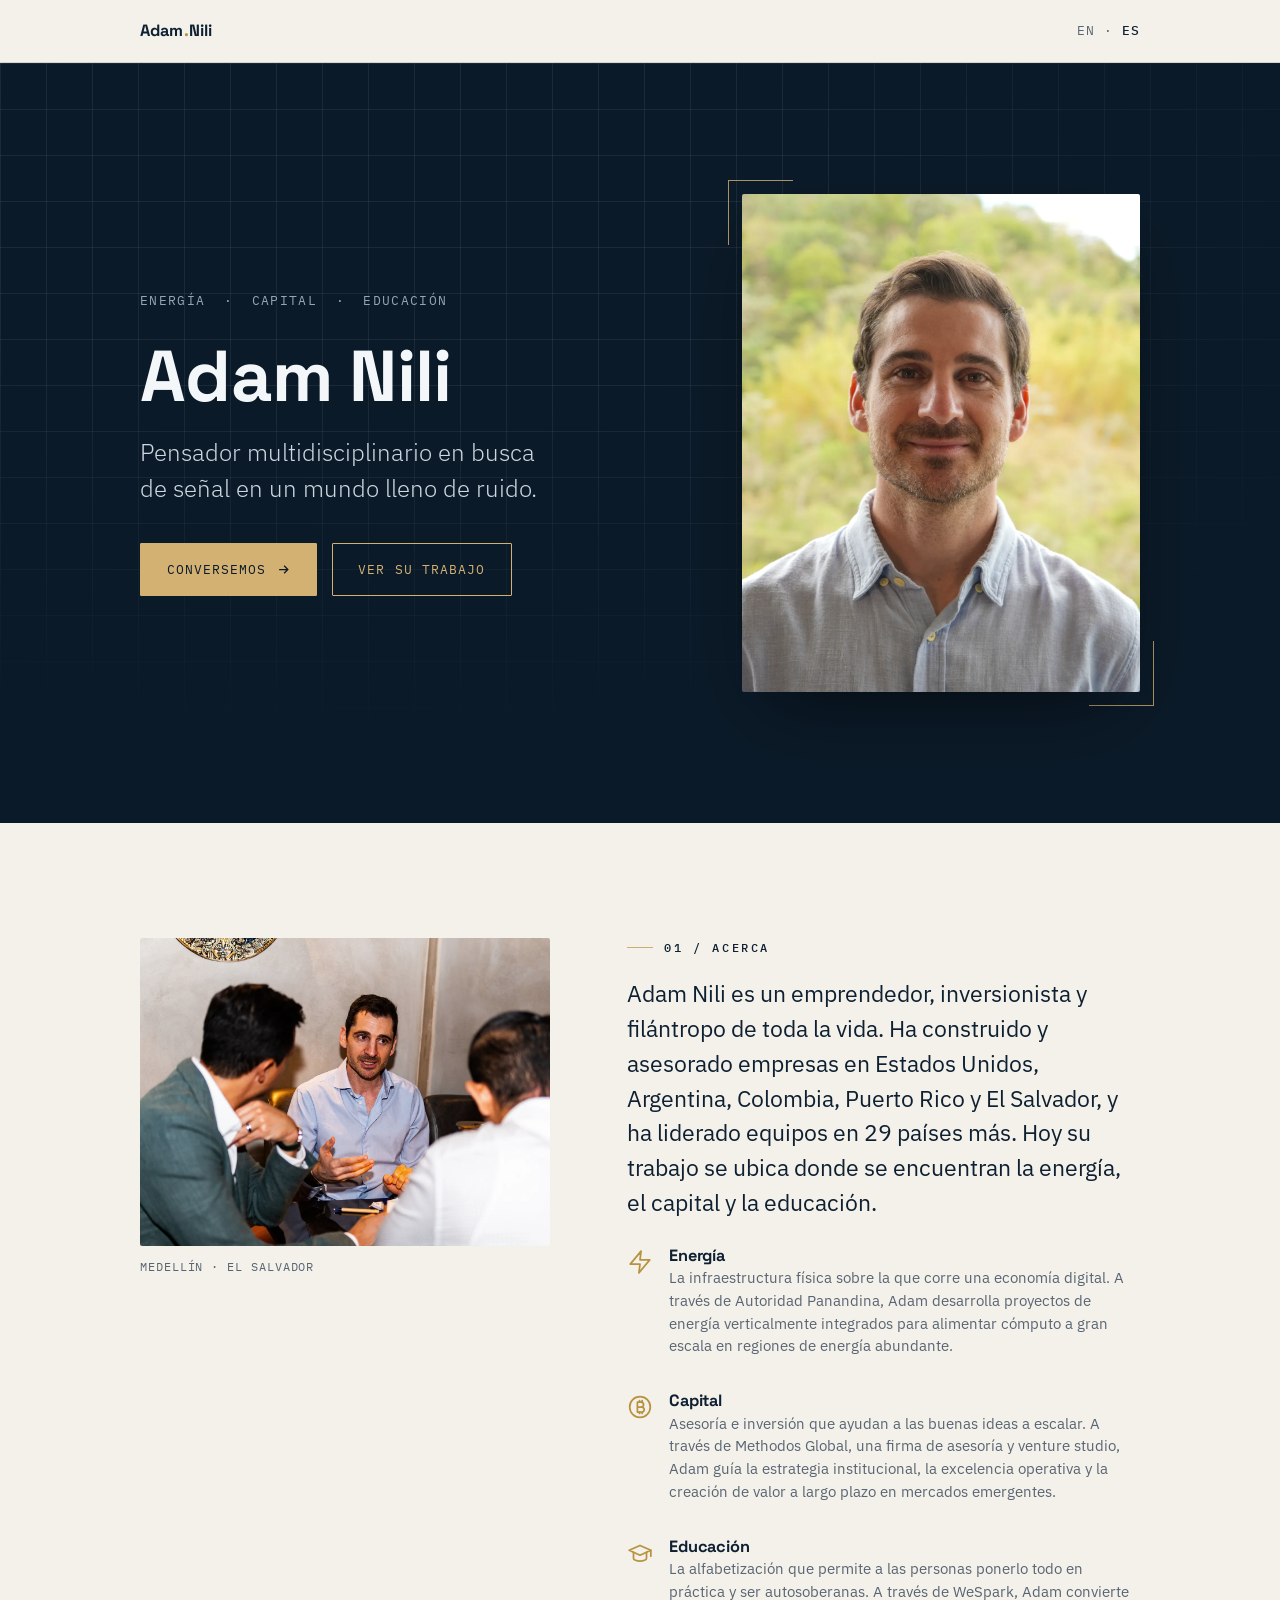
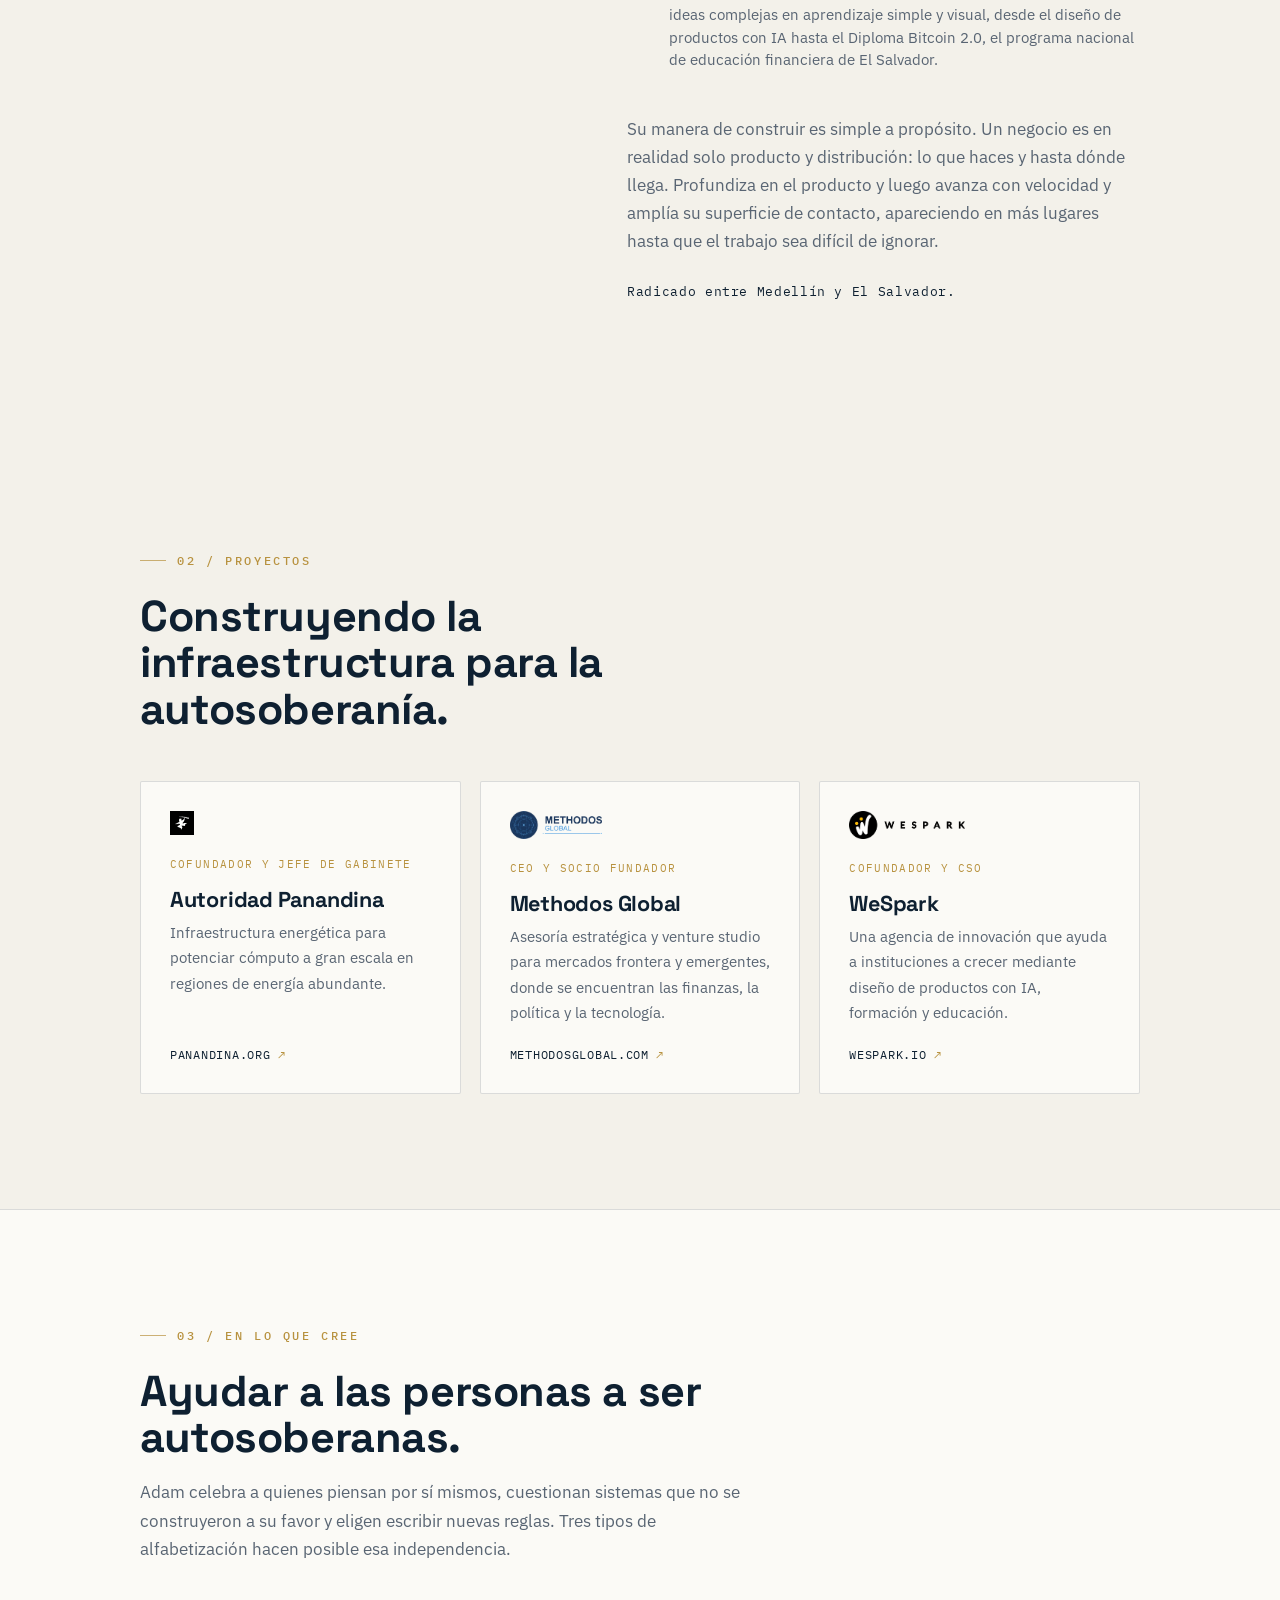
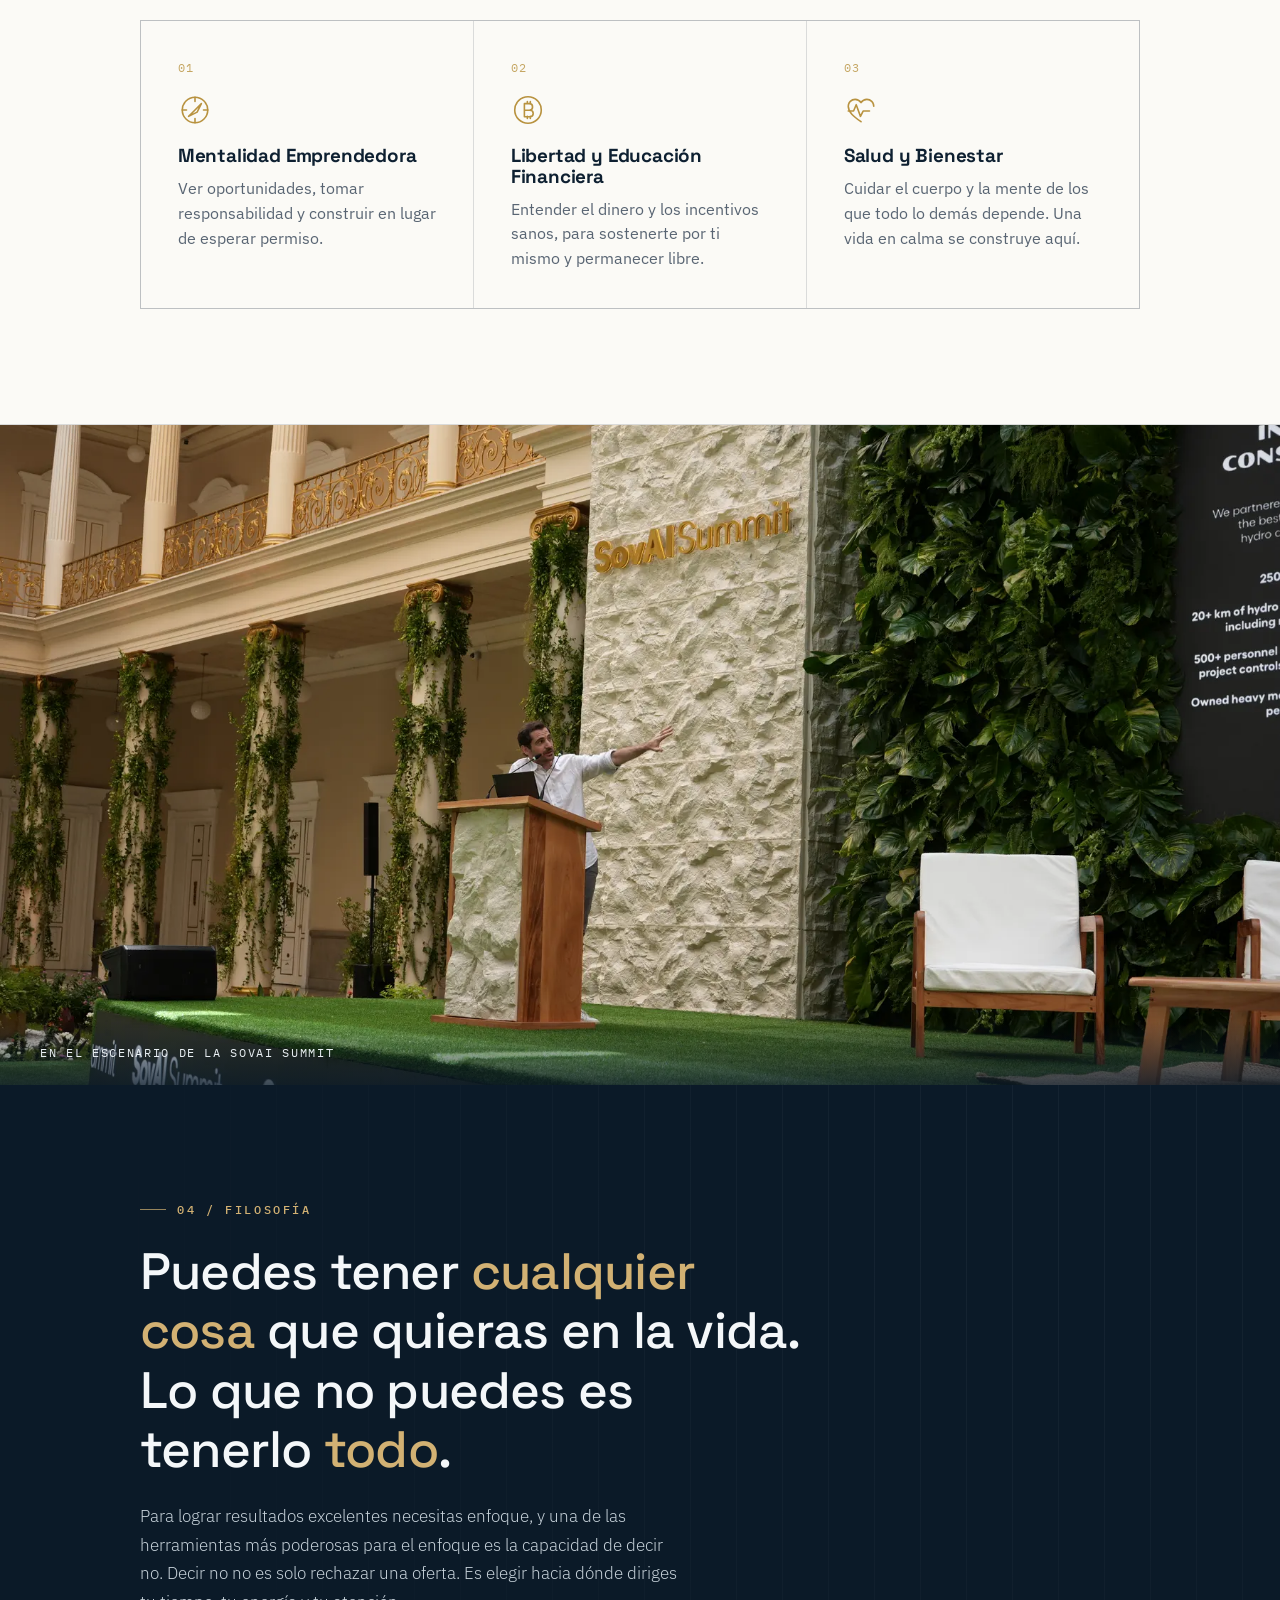
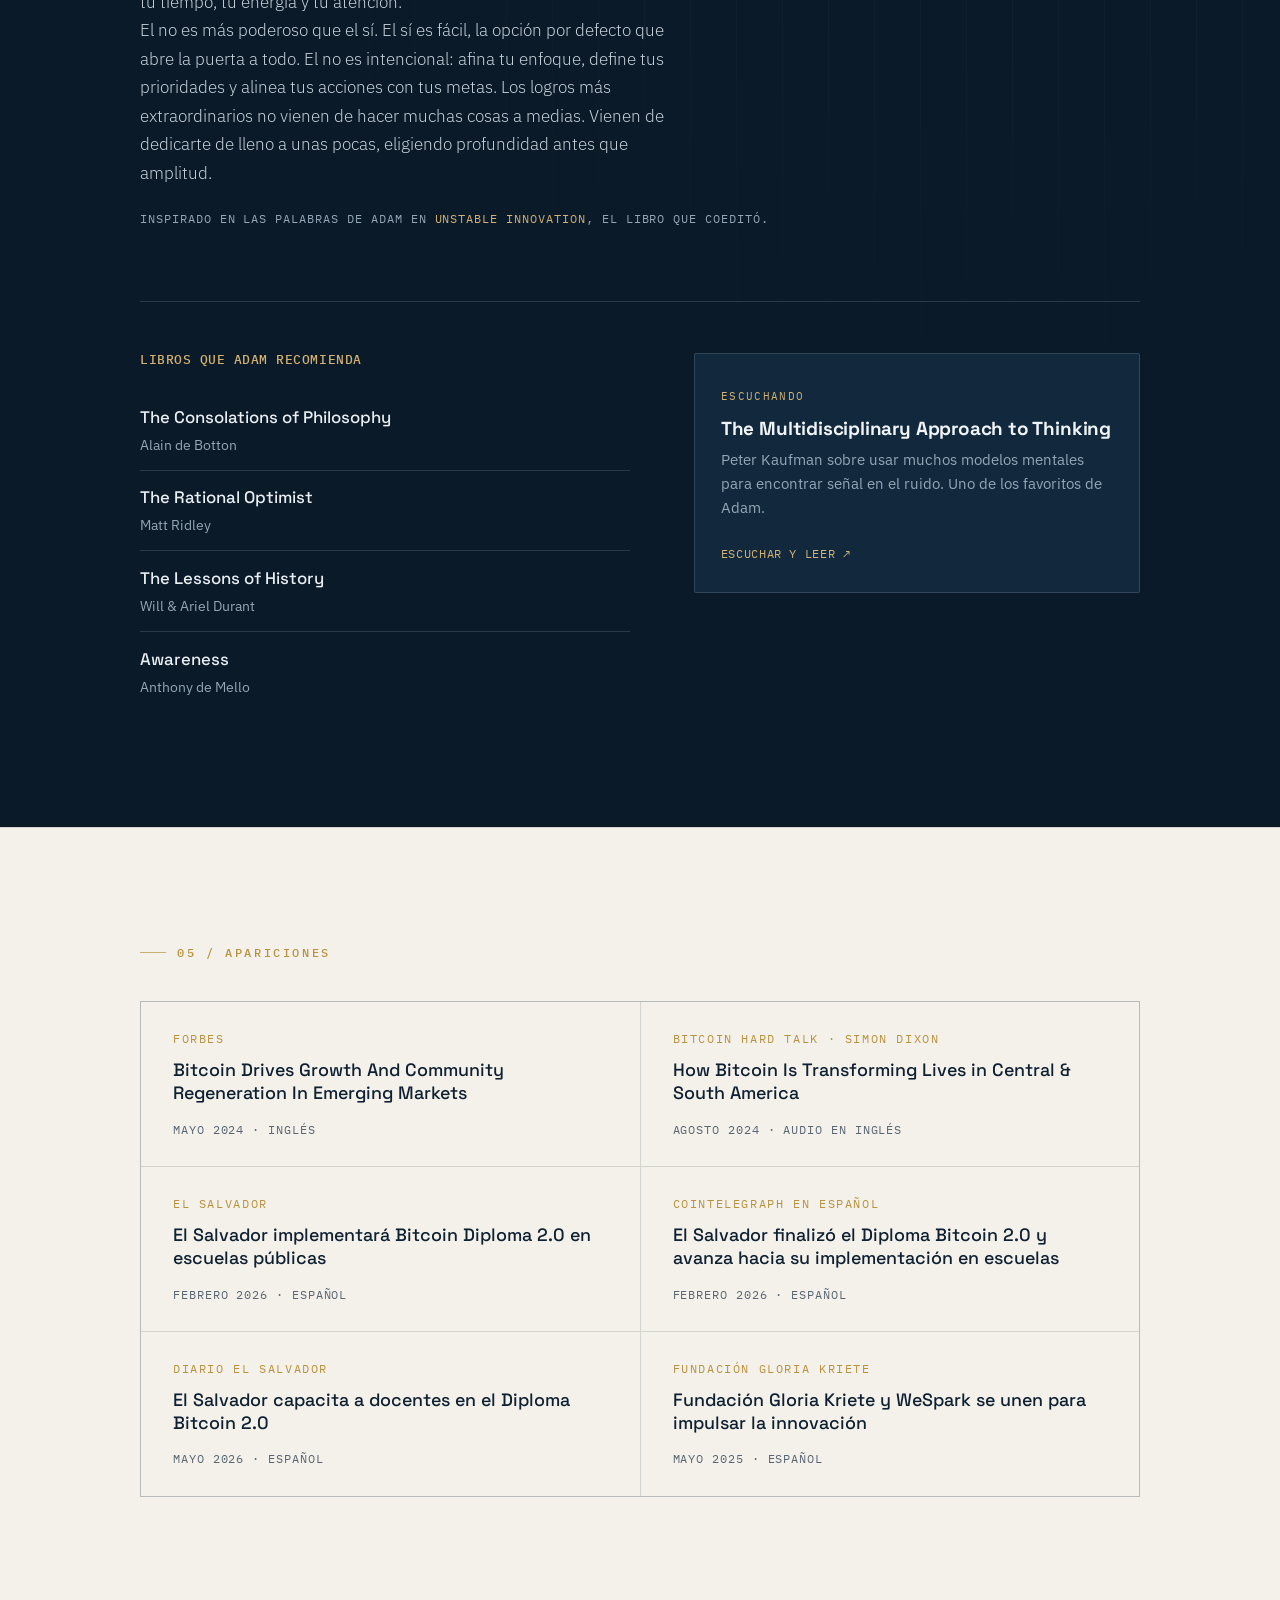
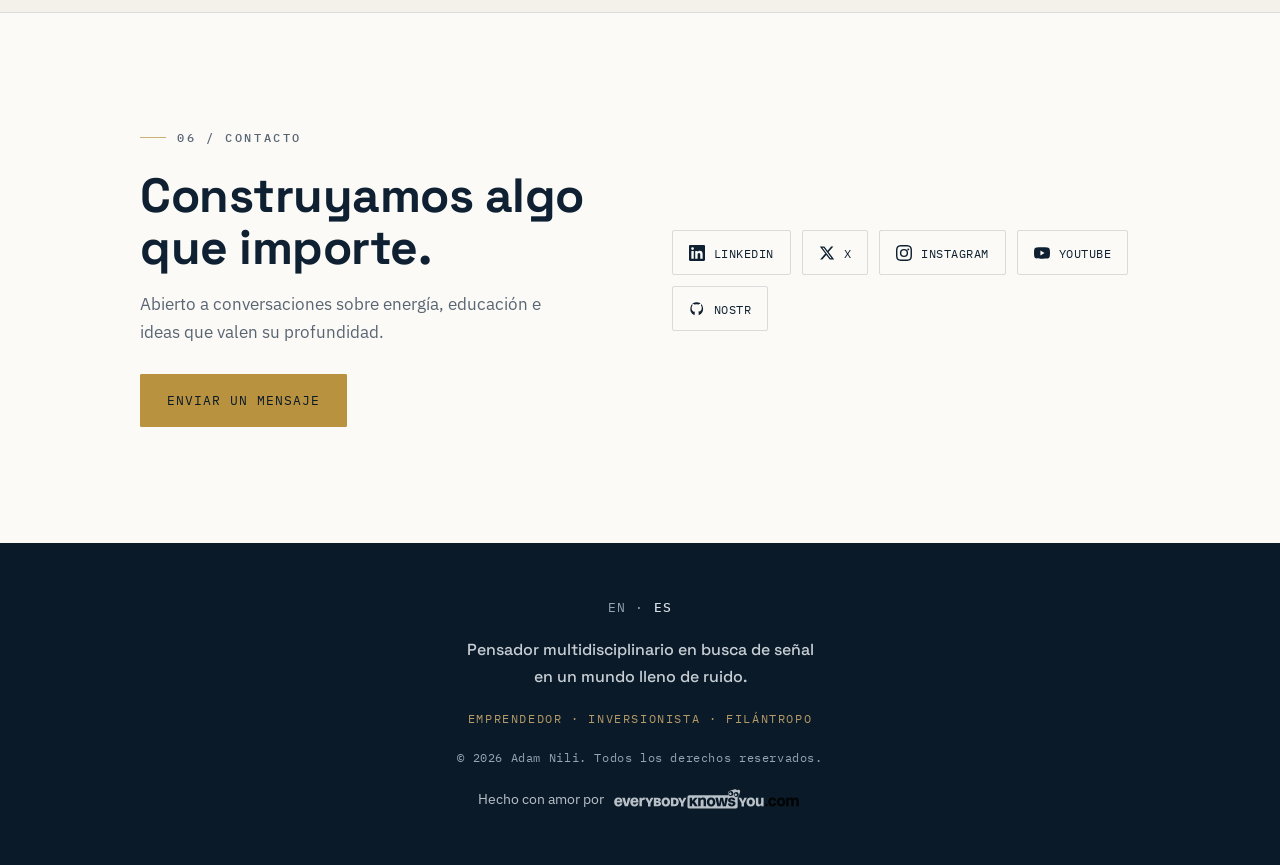
==== commit 2662d3aa: "Fix truncated footer SVG; use external pre-colored EKY logo; restore main.js + reveals" ====
--- a/es/index.html
+++ b/es/index.html
@@ -362,60 +362,11 @@
     <p class="foot-copy">© <span data-year>2026</span> Adam Nili. Todos los derechos reservados.</p>
     <a class="eky-credit" href="https://everybodyknowsyou.com" target="_blank" rel="noopener" aria-label="Hecho con amor por everybodyknowsyou.com">
       <span class="eky-credit__text">Hecho con amor por</span>
-      <svg role="img" aria-label="everybodyknowsyou.com" id="Layer_1" data-name="Layer 1" xmlns="http://www.w3.org/2000/svg" viewBox="0 0 1296.95 160.34">
-  <defs>
-    <style>
-            .cls-1 { fill: var(--eky-bg, #ffffff); }
-      .cls-2 { fill: var(--eky-fg, currentColor); }
-    </style>
-  </defs>
-  <g>
-    <g>
-      <g>
-        <rect class="cls-2" x="515.16" y="55.21" width="342.62" height="90.52" rx="12" ry="12"/>
-        <path class="cls-1" d="M530.13,71.12h16.6v15.46l-.24,6.96h.32l3.32-4.61,15.14-17.81h19.83l-22.02,25.02,22.18,33.68h-19.92l-13.76-20.73-4.86,5.34v15.38h-16.6v-58.69Z"/>
-        <path class="cls-1" d="M604.13,71.12v8.01h.32c4.53-6.23,10.53-9.23,18.54-9.23,12.47,0,18.94,7.29,18.94,22.02v37.89h-16.6v-35.3c0-7.69-2.75-10.85-8.58-10.85-7.21,0-11.82,4.7-11.82,12.14v34h-16.6v-58.69h15.79Z"/>
-        <path class="cls-1" d="M647.37,100.43c0-17.57,11.09-30.52,29.31-30.52s29.31,12.95,29.31,30.52-11.09,30.6-29.31,30.6-29.31-13.03-29.31-30.6ZM688.66,100.43c0-9.8-3.81-17.16-11.98-17.16s-11.98,7.37-11.98,17.16,3.81,17.24,11.98,17.24,11.98-7.45,11.98-17.24Z"/>
-        <path class="cls-1" d="M705.66,71.12h17.57l6.64,35.62c.41,2.02.73,4.86,1.14,6.88h.32l1.21-6.88,6.88-35.62h18.54l7.45,35.62,1.29,6.88h.32l1.05-6.88,5.99-35.62h17.24l-13.28,58.69h-21.53l-6.64-32.38-1.29-6.88h-.32l-1.21,6.88-6.56,32.38h-21.45l-13.36-58.69Z"/>
-        <path class="cls-1" d="M791.81,110.79l17-.08c.57,4.78,3.72,7.53,9.31,7.53,4.61,0,7.85-1.7,7.85-5.26,0-2.67-1.78-4.37-5.59-5.26l-14.09-3.24c-8.98-2.02-13.84-7.77-13.84-16.27,0-11.5,8.99-18.3,24.69-18.3,14.65,0,23.56,6.96,23.8,18.05h-17c-.49-3.32-2.67-5.67-7.69-5.67-4.37,0-7.21,1.54-7.21,4.61,0,2.43,1.7,3.81,5.59,4.7l14.09,3.24c9.23,2.1,14.09,8.18,14.09,16.84,0,12.71-10.28,19.35-24.77,19.35-16.19,0-25.99-7.77-26.23-20.24Z"/>
-      </g>
-      <g>
-        <path class="cls-2" d="M918.06,100.39c0-17.57,11.09-30.52,29.31-30.52s29.31,12.95,29.31,30.52-11.09,30.6-29.31,30.6-29.31-13.03-29.31-30.6ZM959.34,100.39c0-9.8-3.81-17.16-11.98-17.16s-11.98,7.37-11.98,17.16,3.81,17.24,11.98,17.24,11.98-7.45,11.98-17.24Z"/>
-        <path class="cls-2" d="M1018.85,129.78v-7.85h-.32c-4.61,6.15-10.52,9.07-17.89,9.07-11.98,0-18.46-7.29-18.46-21.94v-37.97h16.6v35.38c0,7.69,2.83,10.77,8.18,10.77,6.56,0,11.09-4.61,11.09-12.63v-33.52h16.6v58.69h-15.79Z"/>
-        <path class="cls-2" d="M884.01,109.52l-20.4-38.4h17.84l8.26,17.75c.99,2.06,1.9,4.96,2.89,7.02h.33c.91-2.06,1.82-4.96,2.72-7.02l7.85-17.75h17.51l-20.07,38.57v21.31h-16.93v-21.47Z"/>
-      </g>
-      <g>
-        <path class="cls-2" d="M14.66,100.39c0-17.97,10.85-30.52,29.55-30.52s28.01,12.47,27.36,34.41h-39.35c.89,8.91,4.53,14.01,11.66,14.01,5.67,0,9.31-3,10.44-8.5h16.76c-2.19,13.28-12.31,21.21-26.88,21.21-18.7,0-29.55-12.63-29.55-30.6ZM54.58,92.54c-1.05-6.56-4.78-9.96-10.36-9.96s-9.8,3.64-11.42,9.96h21.78Z"/>
-        <path class="cls-2" d="M69.8,71.09h17.49l9.47,35.62c.57,2.02,1.05,4.86,1.62,6.88h.32l1.54-6.88,8.99-35.62h17.16l-17.81,58.69h-21.13l-17.65-58.69Z"/>
-        <path class="cls-2" d="M124.69,100.39c0-17.97,10.85-30.52,29.55-30.52s28.01,12.47,27.36,34.41h-39.35c.89,8.91,4.53,14.01,11.66,14.01,5.67,0,9.31-3,10.44-8.5h16.76c-2.19,13.28-12.31,21.21-26.88,21.21-18.7,0-29.55-12.63-29.55-30.6ZM164.61,92.54c-1.05-6.56-4.78-9.96-10.36-9.96s-9.8,3.64-11.42,9.96h21.78Z"/>
-        <path class="cls-2" d="M187.44,71.09h15.46v9.47h.32c3.64-7.37,8.74-10.69,15.71-10.69,1.86,0,3.56.24,5.1.81v15.79h-.32c-1.7-.49-3.24-.73-5.18-.73-9.15,0-14.49,5.42-14.49,16.11v27.93h-16.6v-58.69Z"/>
-        <path class="cls-2" d="M285.57,71.09h26.15c13.52,0,20.97,5.42,20.97,14.82,0,6.15-3.08,10.36-9.96,12.39v.32c8.02,1.46,12.23,6.23,12.23,13.84,0,10.52-8.42,17.33-21.7,17.33h-27.69v-58.69ZM316.66,88.82c0-3.64-2.02-5.18-6.56-5.18h-7.93v10.77h7.93c4.37,0,6.56-1.86,6.56-5.59ZM318.6,111.24c0-3.81-2.27-5.99-6.88-5.99h-9.55v11.98h9.63c4.45,0,6.8-2.19,6.8-5.99Z"/>
-        <path class="cls-2" d="M337.95,100.39c0-17.57,11.09-30.52,29.31-30.52s29.31,12.95,29.31,30.52-11.09,30.6-29.31,30.6-29.31-13.03-29.31-30.6ZM379.24,100.39c0-9.8-3.8-17.16-11.98-17.16s-11.98,7.37-11.98,17.16,3.8,17.24,11.98,17.24,11.98-7.45,11.98-17.24Z"/>
-        <path class="cls-2" d="M402.08,71.09h24.13c18.62,0,29.63,10.36,29.63,29.31s-11.01,29.39-29.63,29.39h-24.13v-58.69ZM438.99,100.39c0-10.77-5.83-16.19-13.36-16.19h-6.96v32.46h6.96c7.53,0,13.36-5.51,13.36-16.27Z"/>
-        <path class="cls-2" d="M471.04,109.52l-20.4-38.4h17.84l8.26,17.75c.99,2.06,1.9,4.96,2.89,7.02h.33c.91-2.06,1.82-4.96,2.72-7.02l7.85-17.75h17.51l-20.07,38.57v21.31h-16.93v-21.47Z"/>
-        <path class="cls-2" d="M245.89,109.52l-20.4-38.4h17.84l8.26,17.75c.99,2.06,1.9,4.96,2.89,7.02h.33c.91-2.06,1.82-4.96,2.72-7.02l7.85-17.75h17.51l-20.07,38.57v21.31h-16.93v-21.47Z"/>
-      </g>
-    </g>
-    <g>
-      <g>
-        <path class="cls-2" d="M837.89,14.05c5.42-1.65,11.14.47,13.85,5.48.39.72,1.1,1.2,1.88,1.34.7.12,1.52-.2,2.16-.74,4.05-3.38,9.74-3.68,14.06-.7,4.24,2.92,5.92,8.22,4.35,13.25l-6.96,22.26c-2.45,8.46-9.67,14.45-18.27,15.02-8.94.6-17.2-4.68-20.36-13.03-.17-.45-.5-.62-.88-.67s-.66.09-.98.46c-5.78,6.49-15.01,8.59-23.07,5.2-7.59-3.19-12.57-10.83-12.37-19.15.21-8.44,5.67-16.24,13.97-18.77l32.61-9.94ZM844.69,65.73c8.85,1.59,17.31-4.28,18.9-13.13,1.59-8.85-4.28-17.31-13.13-18.9-8.85-1.59-17.31,4.28-18.9,13.13s4.28,17.31,13.13,18.9ZM808.72,59.25c8.85,1.59,17.31-4.28,18.9-13.13,1.59-8.85-4.28-17.31-13.13-18.9-8.85-1.59-17.31,4.28-18.9,13.13-1.59,8.85,4.28,17.31,13.13,18.9Z"/>
-        <g>
-          <path class="cls-1" d="M850.46,33.7c8.85,1.59,14.72,10.06,13.13,18.9-1.59,8.85-10.06,14.72-18.9,13.13-8.85-1.59-14.72-10.06-13.13-18.9s10.06-14.72,18.9-13.13Z"/>
-          <path class="cls-1" d="M814.49,27.22c8.85,1.59,14.72,10.06,13.13,18.9-1.59,8.85-10.06,14.72-18.9,13.13-8.85-1.59-14.72-10.06-13.13-18.9,1.59-8.85,10.06-14.72,18.9-13.13Z"/>
-        </g>
-      </g>
-      <g>
-        <g>
-          <path class="cls-2" d="M847.57,56.91c-.06-.86-.28-1.56-.42-2.47.64.65,1.19,1.16,1.91,1.66,1.12.79,2.71.42,3.44-.7.73-1.11.45-2.64-.68-3.44-.71-.5-1.52-.66-2.4-1.05,1.54-.53,3.13-1,3.41-2.57.17-.93-.14-1.9-.84-2.43-1.03-.79-2.26-.75-3.22.02-.58.46-1.06.91-1.67,1.49.18-.89.4-1.63.45-2.5.09-1.44-1.09-2.58-2.46-2.58s-2.55,1.17-2.48,2.62c.04.85.33,1.53.43,2.46-.47-.54-.95-.89-1.43-1.33-1.13-1.04-2.8-.99-3.77.19-.91,1.1-.66,2.87.58,3.67.72.46,1.49.65,2.34.99-.88.38-1.73.56-2.45,1.09-1.21.89-1.32,2.65-.36,3.69,1.04,1.12,2.62,1.06,3.73.03l1.46-1.34c-.23.92-.51,1.75-.51,2.68,0,1.41,1.2,2.5,2.56,2.45s2.46-1.22,2.37-2.6Z"/>
-          <path class="cls-2" d="M847.57,56.91c.09,1.38-1.03,2.55-2.37,2.6s-2.56-1.05-2.56-2.45c0-.94.27-1.76.51-2.68l-1.46,1.34c-1.12,1.03-2.7,1.09-3.73-.03-.96-1.04-.84-2.8.36-3.69.71-.53,1.56-.71,2.45-1.09-.85-.34-1.62-.53-2.34-.99-1.24-.79-1.49-2.57-.58-3.67.97-1.17,2.64-1.23,3.77-.19.48.45.96.79,1.43,1.33-.1-.93-.38-1.61-.43-2.46-.07-1.44,1.07-2.62,2.48-2.62s2.55,1.14,2.46,2.58c-.05.87-.27,1.6-.45,2.5.61-.58,1.09-1.03,1.67-1.49.96-.77,2.19-.81,3.22-.02.7.54,1,1.5.84,2.43-.28,1.57-1.87,2.04-3.41,2.57.88.39,1.69.54,2.4,1.05,1.13.8,1.41,2.33.68,3.44-.73,1.11-2.32,1.48-3.44.7-.72-.5-1.27-1.01-1.91-1.66.14.92.37,1.62.42,2.47Z"/>
-        </g>
-        <g>
-          <path class="cls-2" d="M810.13,50.42c.09-1.04-.23-1.92-.46-2.9.76.65,1.37,1.38,2.24,1.82,1.23.63,2.73.08,3.32-1.08s.21-2.6-.95-3.29c-.73-.43-1.51-.63-2.28-.94.71-.21,1.29-.46,1.92-.73,1.42-.61,1.98-2.23,1.25-3.55s-2.48-1.69-3.67-.79c-.67.5-1.22,1.01-1.84,1.61.23-1.08.58-2.02.43-3.07-.18-1.23-1.33-2.03-2.49-2.01s-2.27.88-2.4,2.1c-.11,1.04.22,1.91.45,2.98-.52-.57-1.04-.93-1.58-1.42-1.11-1-2.86-.89-3.77.32s-.53,2.95.79,3.67c.74.41,1.47.63,2.23.89-.85.33-1.63.52-2.35.98-1.23.78-1.49,2.47-.66,3.57s2.46,1.35,3.58.48c.64-.49,1.17-.96,1.77-1.57-.22,1.07-.56,1.95-.45,2.98.14,1.28,1.29,2.13,2.5,2.11s2.29-.84,2.41-2.17Z"/>
-          <path class="cls-2" d="M810.13,50.42c-.12,1.32-1.24,2.14-2.41,2.17s-2.36-.83-2.5-2.11c-.11-1.03.23-1.91.45-2.98-.6.61-1.13,1.08-1.77,1.57-1.12.87-2.73.66-3.58-.48s-.57-2.79.66-3.57c.72-.46,1.5-.64,2.35-.98-.77-.26-1.49-.48-2.23-.89-1.32-.73-1.68-2.5-.79-3.67s2.66-1.32,3.77-.32c.54.49,1.06.85,1.58,1.42-.23-1.07-.56-1.94-.45-2.98.13-1.22,1.24-2.08,2.4-2.1s2.31.78,2.49,2.01c.15,1.05-.2,1.99-.43,3.07.62-.6,1.17-1.1,1.84-1.61,1.2-.9,2.97-.5,3.67.79s.17,2.93-1.25,3.55c-.63.27-1.21.52-1.92.73.77.32,1.55.51,2.28.94,1.16.68,1.53,2.13.95,3.29s-2.09,1.71-3.32,1.08c-.87-.44-1.48-1.17-2.24-1.82.23.98.55,1.86.46,2.9Z"/>
-        </g>
-      </g>
-    </g>
-  </g>
-  <g fill="var(--eky-fg, currentColor)">
-    <path d="M1046.08,112.99h15.96v16.61h-15.96v-16.61Z"/>
-    <path d="M1065.91,100.33c0-17.49,11.29-30.39,29.1-30.39,13.79,0,25.15,8.06,26.36,22.41h-16.85c-.56-5.8-4.03-9.11-9.43-9.11-8.06,0-11.93,7.42-11.93,17.09s3.79,17.17,11.85,17.17c5.4,0,8.+      <img class="eky-logo" src="../assets/eky-credit-footer.svg" alt="everybodyknowsyou.com" width="190" height="24">
+    </a>
+  </div>
+</footer>
+
+<script src="../assets/js/main.js" defer></script>
+</body>
+</html>
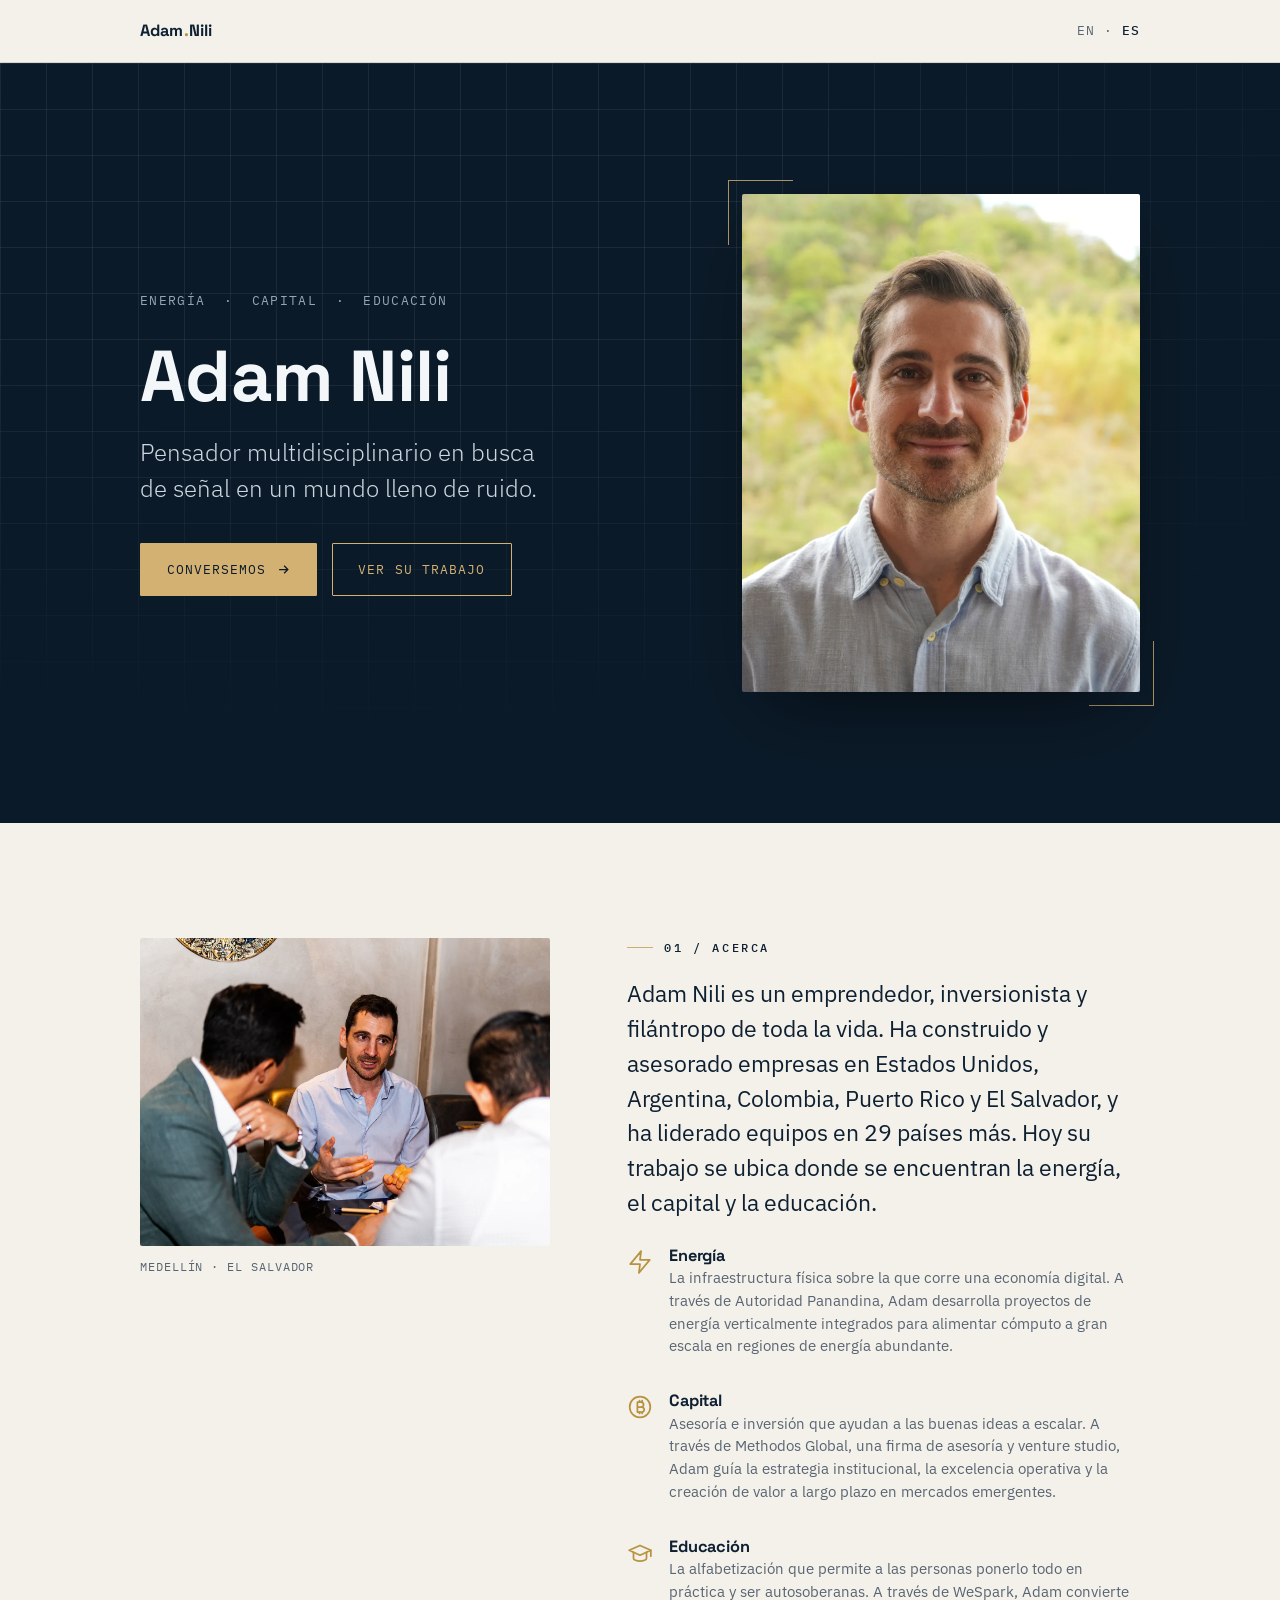
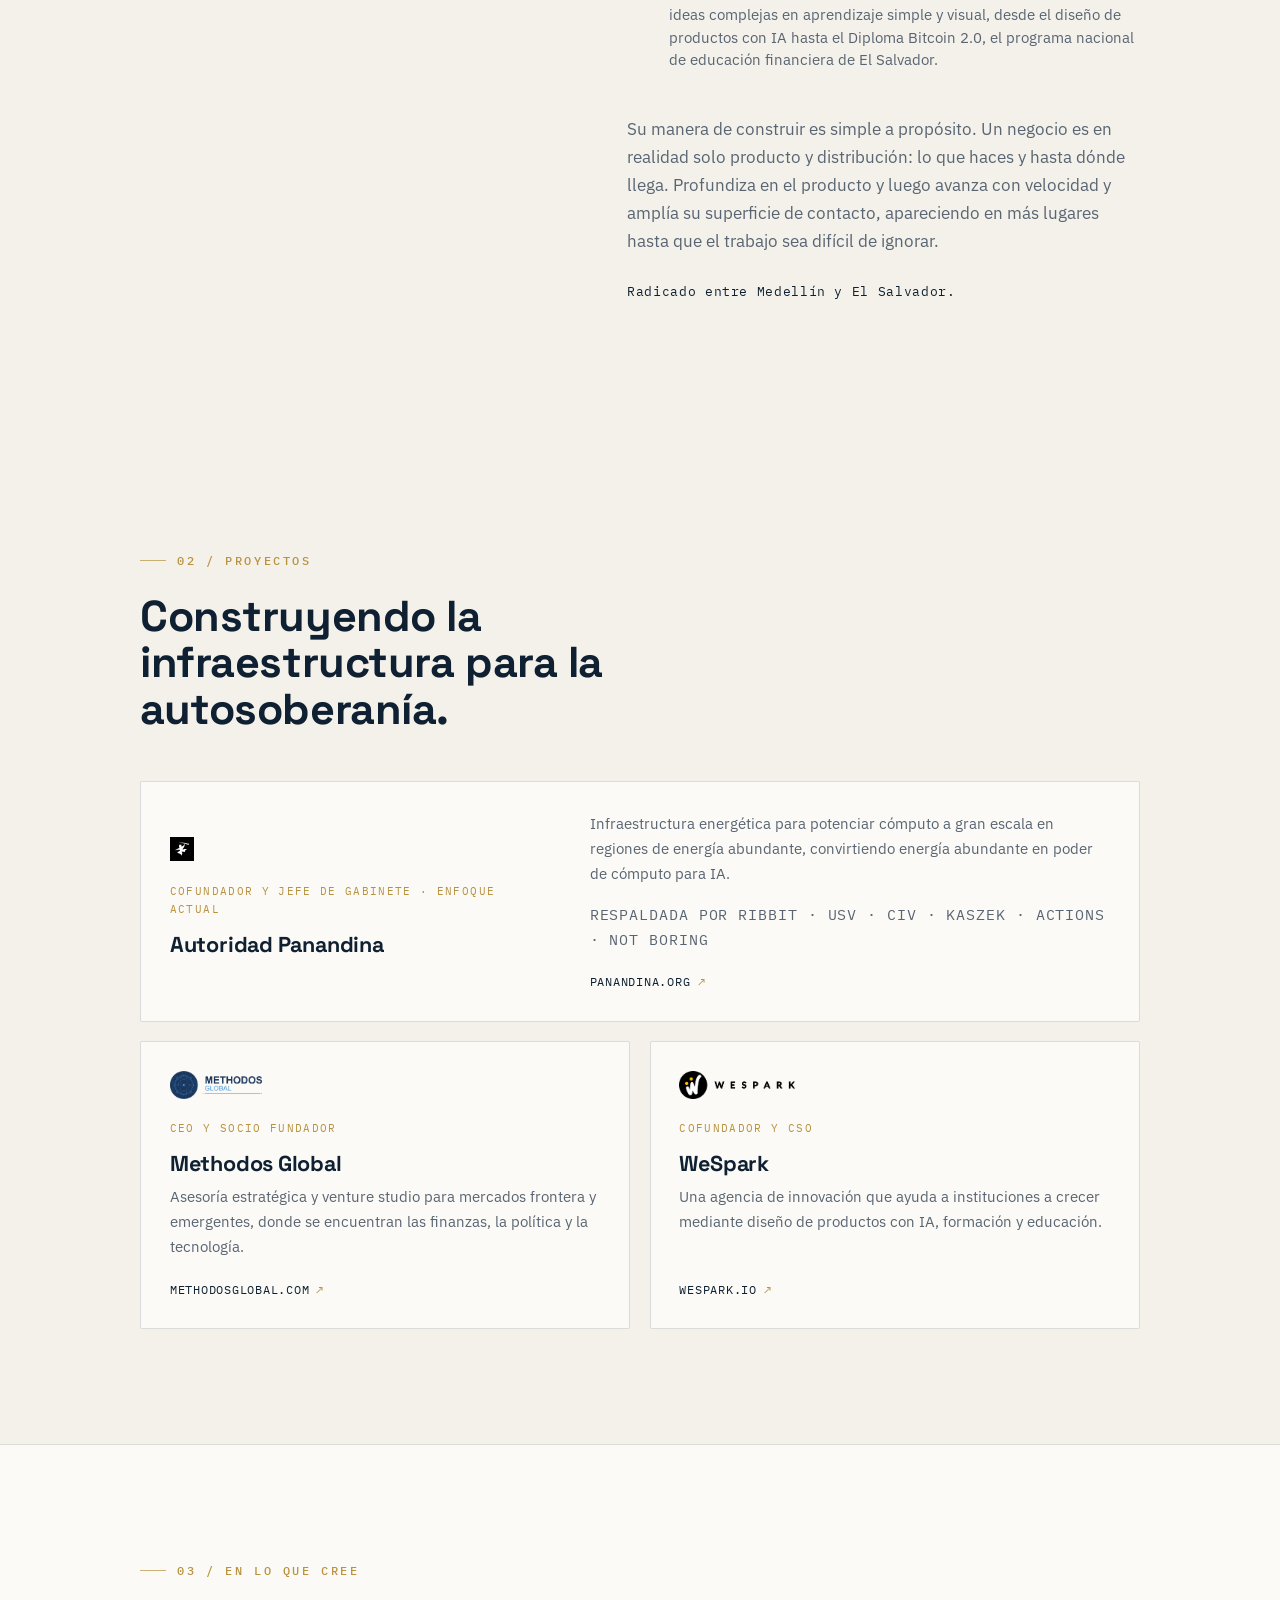
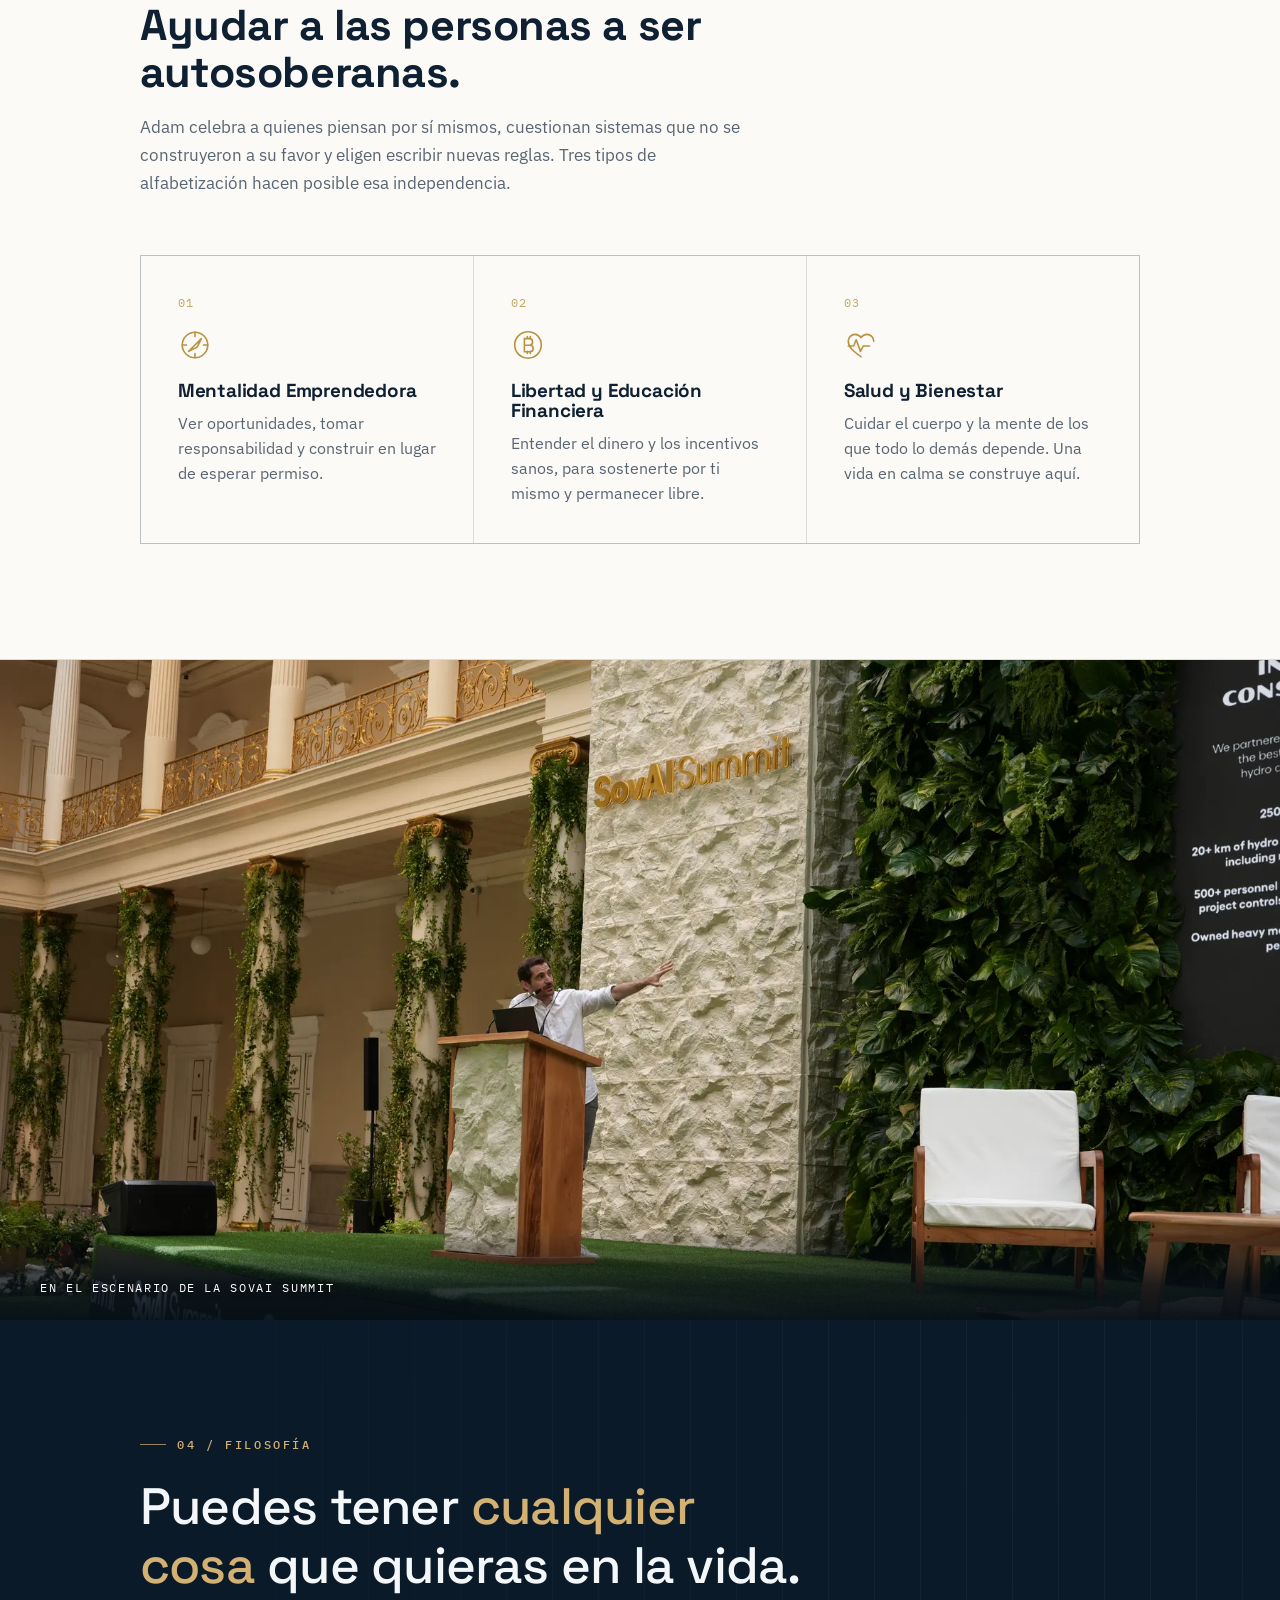
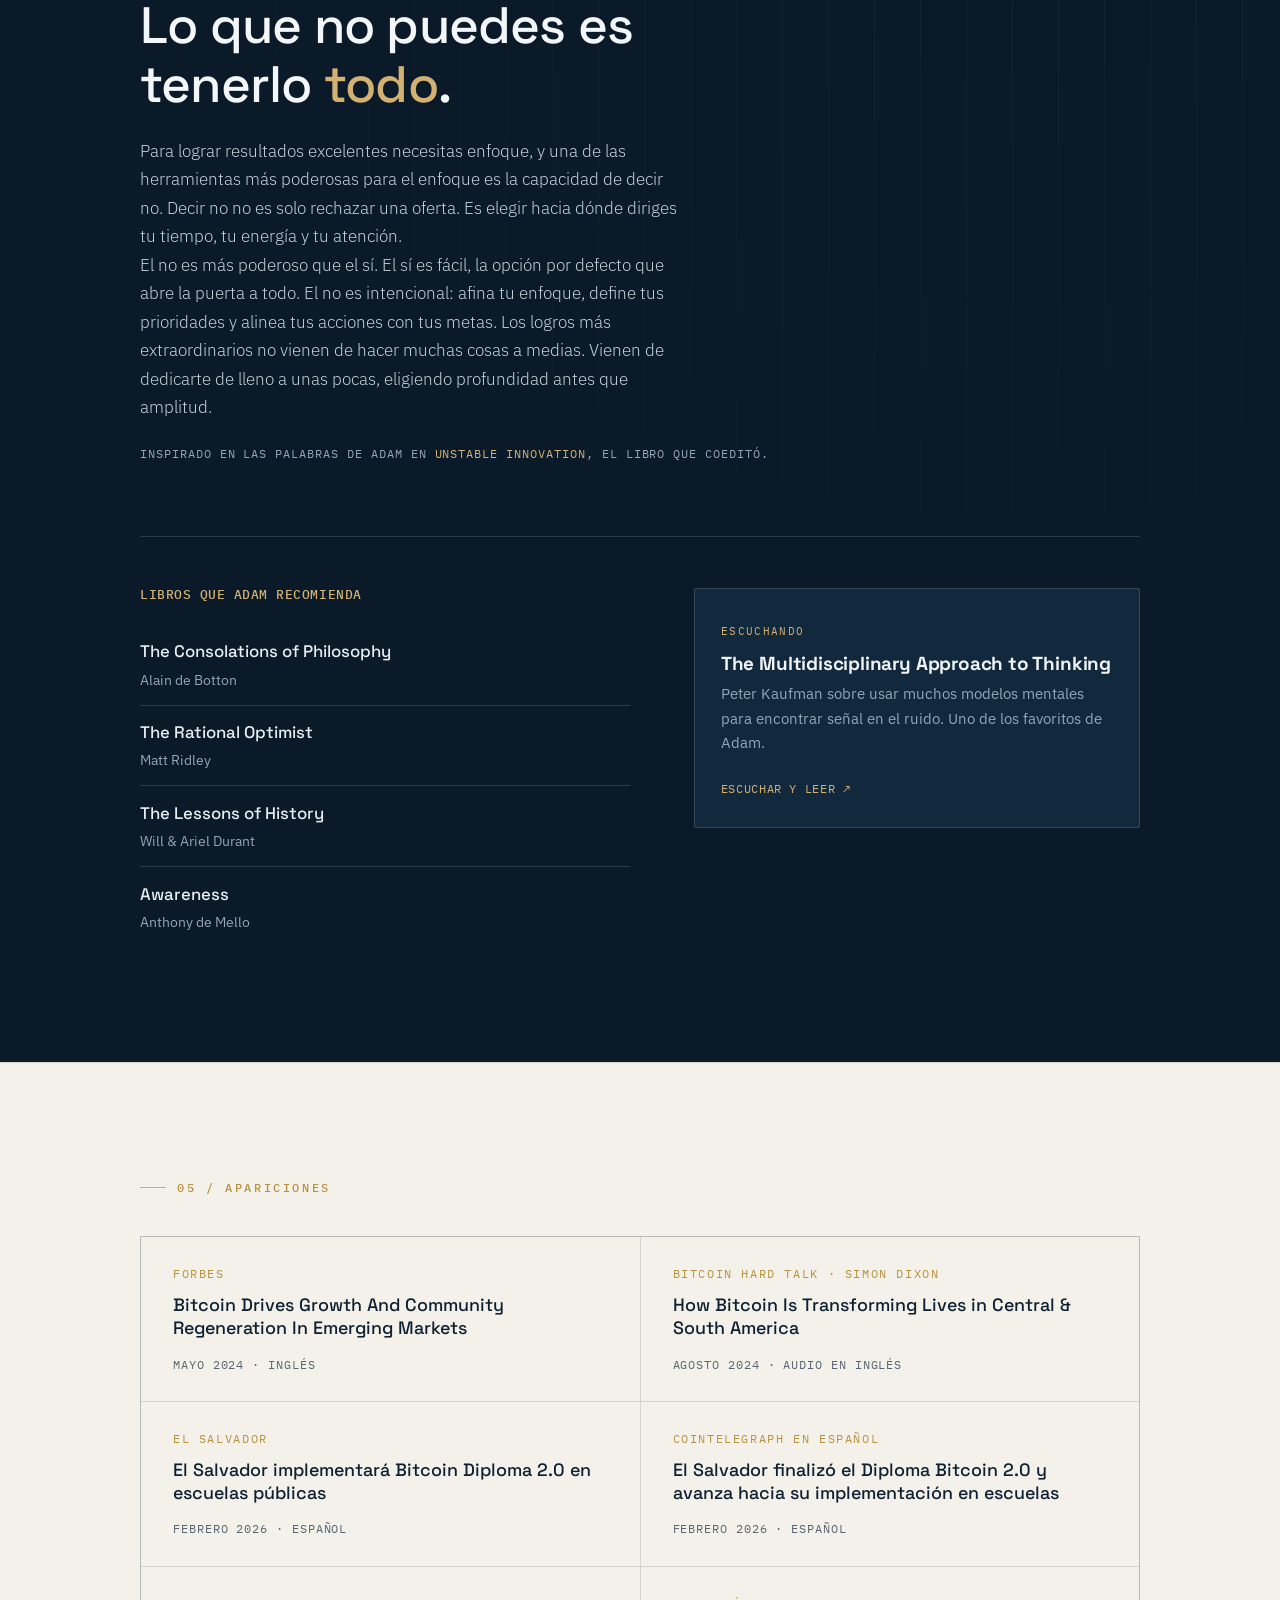
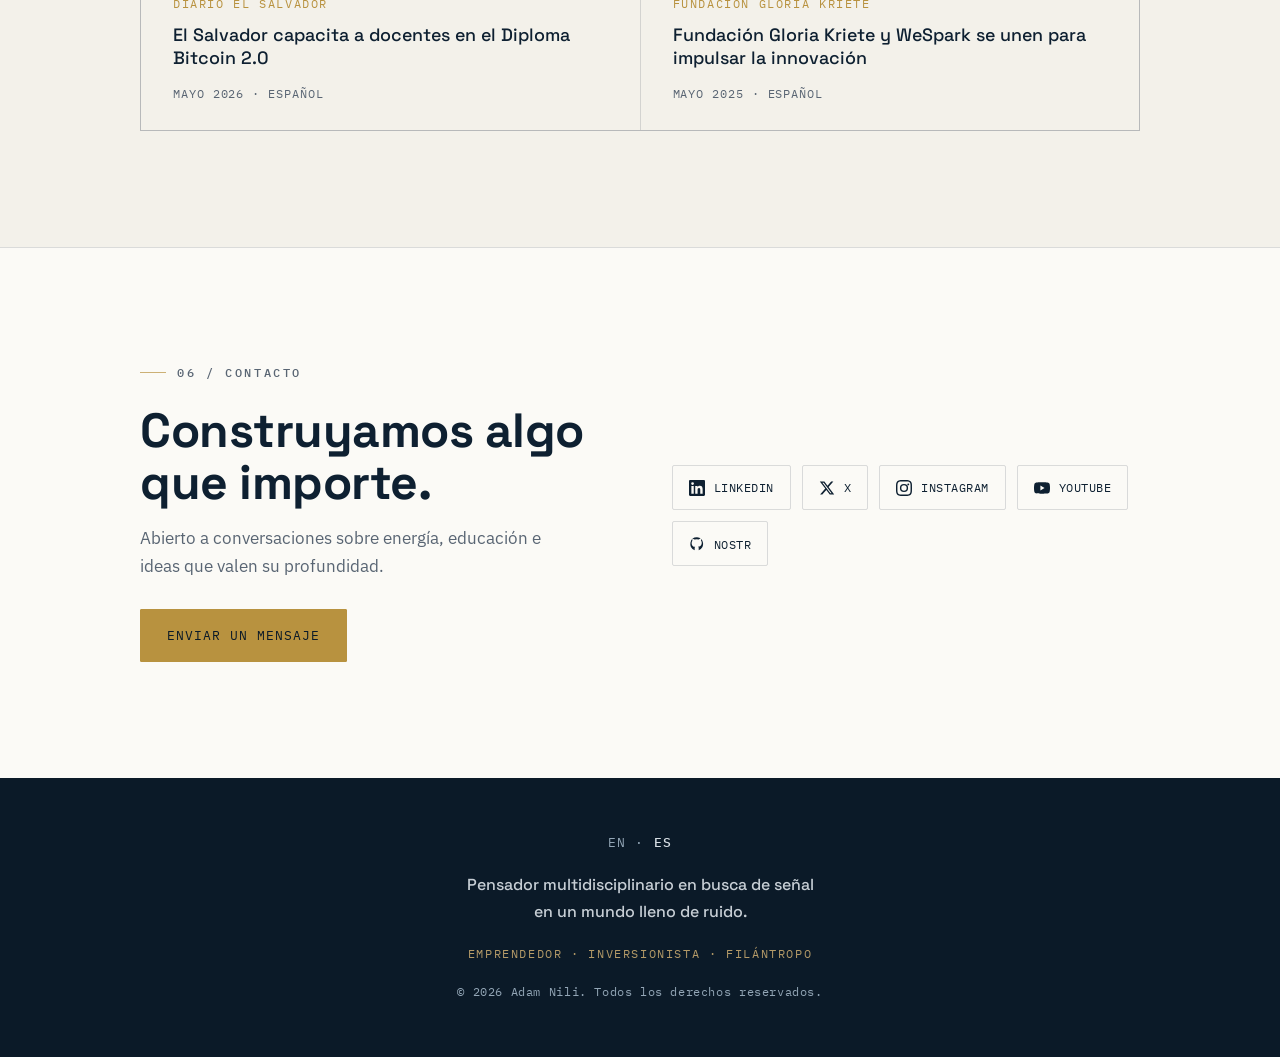
==== commit 0f1cd018: "Ventures: feature Autoridad Panandina full-width on desktop (backers + energy-to-AI line); stronger " ====
--- a/es/index.html
+++ b/es/index.html
@@ -173,12 +173,17 @@
         <h2 style="font-size:clamp(1.9rem,4vw,2.7rem);max-width:20ch">Construyendo la infraestructura para la autosoberanía.</h2>
       </div>
       <div class="venture-grid">
-        <a class="venture reveal" href="https://panandina.org" target="_blank" rel="noopener">
-          <img class="venture-logo venture-logo--sq" src="../assets/images/logos/panandina.webp" alt="Autoridad Panandina logo" loading="lazy">
-          <span class="venture-role">Cofundador y Jefe de Gabinete</span>
-          <h3>Autoridad Panandina</h3>
-          <p>Infraestructura energética para potenciar cómputo a gran escala en regiones de energía abundante.</p>
-          <span class="venture-link">panandina.org</span>
+        <a class="venture venture--feature reveal" href="https://panandina.org" target="_blank" rel="noopener">
+          <div class="vf-main">
+            <img class="venture-logo venture-logo--sq" src="../assets/images/logos/panandina.webp" alt="Autoridad Panandina logo" loading="lazy">
+            <span class="venture-role">Cofundador y Jefe de Gabinete · Enfoque actual</span>
+            <h3>Autoridad Panandina</h3>
+          </div>
+          <div class="vf-aside">
+            <p>Infraestructura energética para potenciar cómputo a gran escala en regiones de energía abundante, convirtiendo energía abundante en poder de cómputo para IA.</p>
+            <p class="venture-backers">Respaldada por Ribbit · USV · CIV · Kaszek · Actions · Not Boring</p>
+            <span class="venture-link">panandina.org</span>
+          </div>
         </a>
         <a class="venture reveal" href="https://methodosglobal.com" target="_blank" rel="noopener">
           <img class="venture-logo" src="../assets/images/logos/methodos.webp" alt="Methodos Global logo" loading="lazy">
@@ -360,13 +365,4 @@
     <p class="foot-tag">Pensador multidisciplinario en busca de señal en un mundo lleno de ruido.</p>
     <p class="foot-note">Emprendedor · Inversionista · Filántropo</p>
     <p class="foot-copy">© <span data-year>2026</span> Adam Nili. Todos los derechos reservados.</p>
-    <a class="eky-credit" href="https://everybodyknowsyou.com" target="_blank" rel="noopener" aria-label="Hecho con amor por everybodyknowsyou.com">
-      <span class="eky-credit__text">Hecho con amor por</span>
-      <img class="eky-logo" src="../assets/eky-credit-footer.svg" alt="everybodyknowsyou.com" width="190" height="24">
-    </a>
-  </div>
-</footer>
-
-<script src="../assets/js/main.js" defer></script>
-</body>
-</html>
+    <a class="eky-credit" href="https://everybodyknowsyou.com" target="_blank" rel="noopener" aria-label="H
--- a/assets/css/styles.css
+++ b/assets/css/styles.css
@@ -38,9 +38,9 @@
 .btn--solid:hover{background:transparent;color:var(--gold)}
 .btn svg{width:15px;height:15px}
 
-/* reveal on scroll - gated by .js so content is visible without JavaScript */
-.js .reveal{opacity:0;transform:translateY(20px);transition:opacity .7s ease,transform .7s ease}
-.js .reveal.in{opacity:1;transform:none}
+/* reveal: intentionally a no-op. Content is always fully visible, with no
+   dependency on JavaScript or CSS animation, so it can never be left hidden. */
+.reveal{opacity:1;transform:none}
 
 /* ---------- header ---------- */
 .site-header{
@@ -119,7 +119,13 @@
 
 /* ---------- ventures ---------- */
 .ventures{background:var(--bg)}
-.venture-grid{display:grid;grid-template-columns:repeat(3,1fr);gap:1.2rem;margin-top:clamp(2rem,4vw,3rem)}
+.venture-grid{display:grid;grid-template-columns:1fr 1fr;gap:1.2rem;margin-top:clamp(2rem,4vw,3rem)}
+/* Autoridad Panandina = current focus: full-width feature row */
+.venture.venture--feature{grid-column:1 / -1;display:grid;grid-template-columns:1fr 1.4fr;gap:1rem 3rem;align-items:center;min-height:0}
+.venture--feature .vf-main,.venture--feature .vf-aside{display:flex;flex-direction:column}
+.venture--feature h3{font-size:clamp(1.6rem,2.4vw,2rem)}
+.venture-backers{font-family:var(--font-mono);font-size:.72rem;letter-spacing:.06em;text-transform:uppercase;color:var(--muted);margin-top:1rem}
+.venture--feature .venture-link{margin-top:1.2rem}
 .venture{
   display:flex;flex-direction:column;background:var(--surface);
   border:1px solid var(--line);border-radius:2px;padding:1.8rem;
@@ -139,9 +145,10 @@
 /* ---------- moment band (full-bleed wide image) ---------- */
 .moment{position:relative;width:100%;overflow:hidden;background:var(--navy)}
 .moment img{width:100%;height:clamp(400px,52vw,660px);object-fit:cover;object-position:center 40%;display:block;filter:grayscale(.1) contrast(1.02)}
-.moment figcaption{position:absolute;left:0;right:0;bottom:0;padding:1.4rem clamp(1.25rem,5vw,2.5rem);
-  font-family:var(--font-mono);font-size:.74rem;letter-spacing:.14em;text-transform:uppercase;color:#eaf0f4;
-  background:linear-gradient(to top,rgba(11,26,40,.78),transparent)}
+.moment figcaption{position:absolute;left:0;right:0;bottom:0;padding:3.2rem clamp(1.25rem,5vw,2.5rem) 1.4rem;
+  font-family:var(--font-mono);font-size:.74rem;letter-spacing:.14em;text-transform:uppercase;color:#fff;
+  text-shadow:0 1px 6px rgba(0,0,0,.55);
+  background:linear-gradient(to top,rgba(6,14,22,.96) 0%,rgba(6,14,22,.8) 38%,rgba(6,14,22,.35) 70%,transparent 100%)}
 
 /* ---------- philosophy ---------- */
 .philosophy{background:var(--navy);color:#e8eef2;position:relative;overflow:hidden}
@@ -211,20 +218,4 @@
 .eky-credit{display:inline-flex;align-items:center;gap:.5rem;text-decoration:none;
   font-family:var(--font-body);font-size:.85rem;color:var(--footer-fg);opacity:.85}
 .eky-credit:hover{opacity:1}
-.eky-credit__text{color:var(--footer-fg)}
-.eky-credit svg{--eky-bg:var(--footer-bg);height:17px;width:auto;display:block}
-
-/* ---------- responsive ---------- */
-@media (max-width:860px){
-  .hero .wrap{grid-template-columns:1fr;text-align:left;min-height:0}
-  .hero-figure{order:-1;max-width:330px}
-  .about-grid{grid-template-columns:1fr}
-  .about-figure{max-width:440px}
-  .pillar-grid{grid-template-columns:1fr}
-  .venture-grid{grid-template-columns:1fr}
-  .influences{grid-template-columns:1fr}
-  .contact-grid{grid-template-columns:1fr}
-  .press-grid{grid-template-columns:1fr}
-}
-@media (max-width:560px){
-  body{+.eky-cred
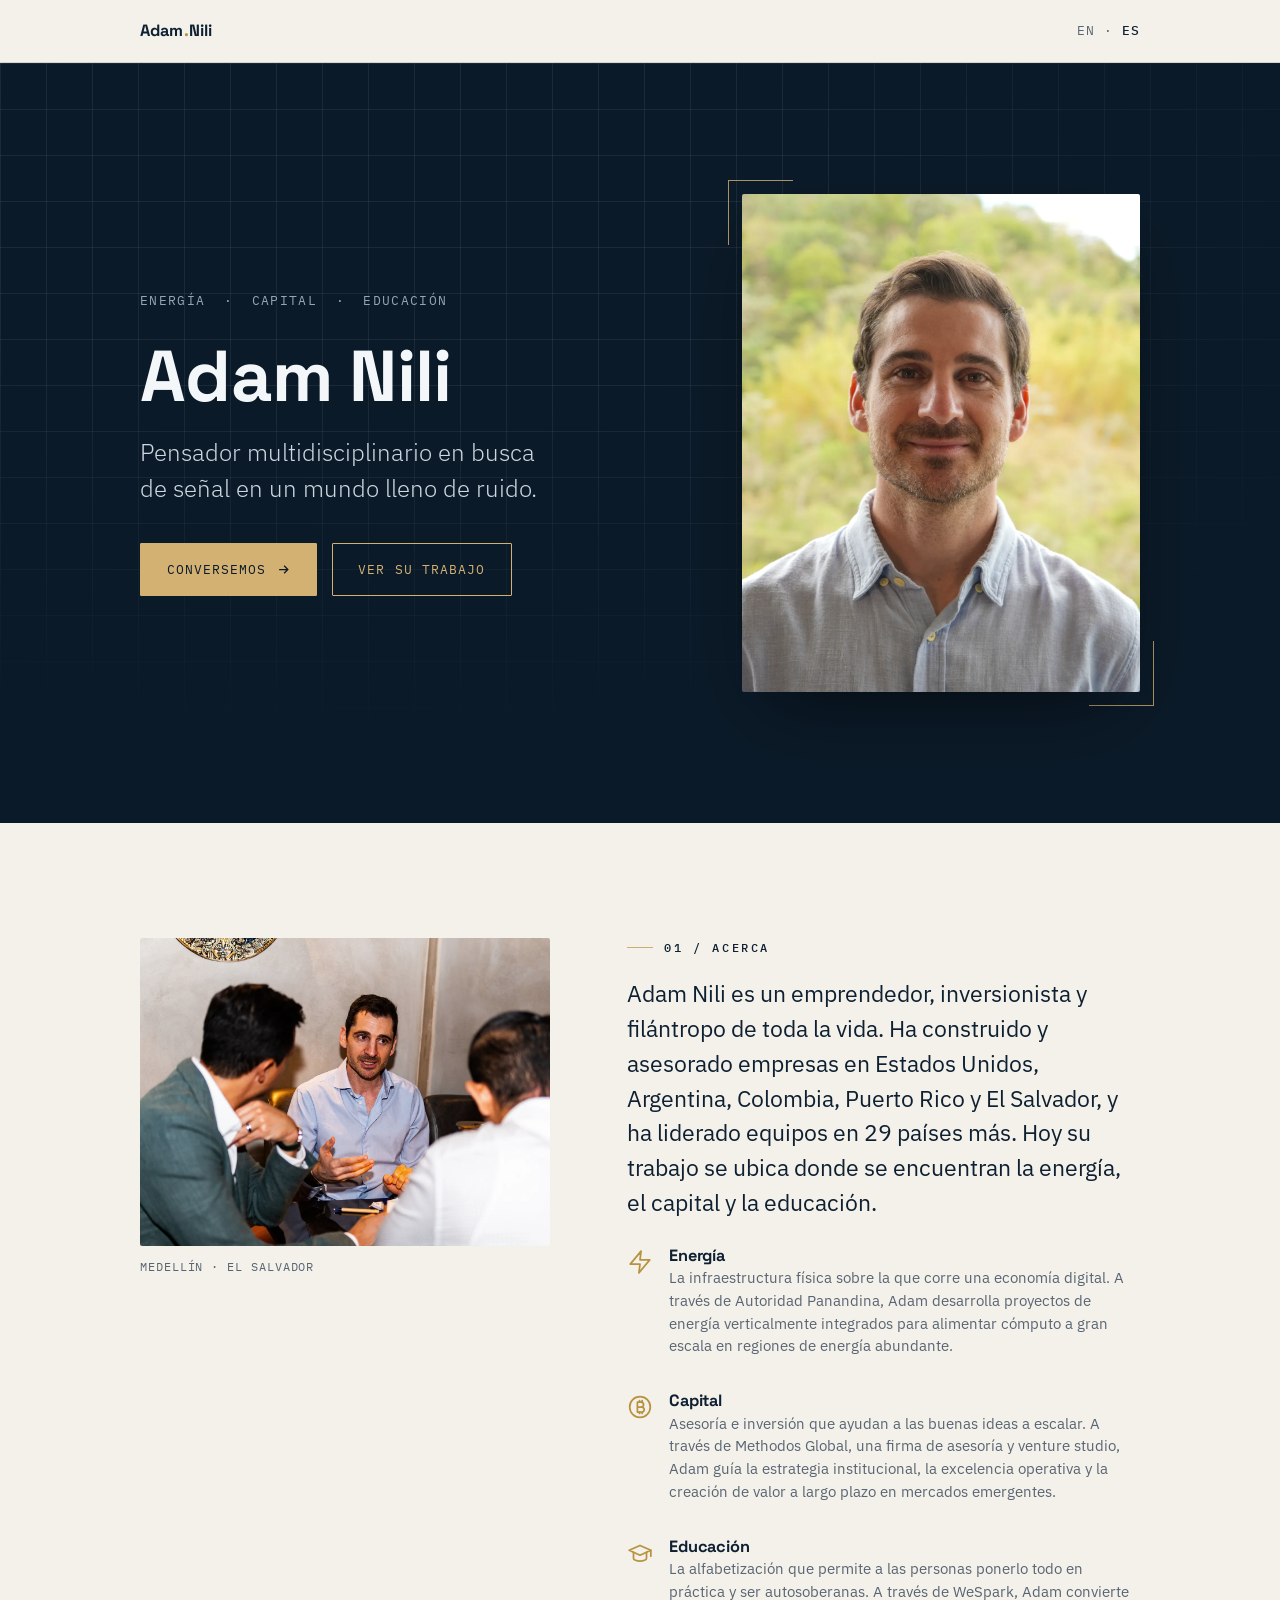
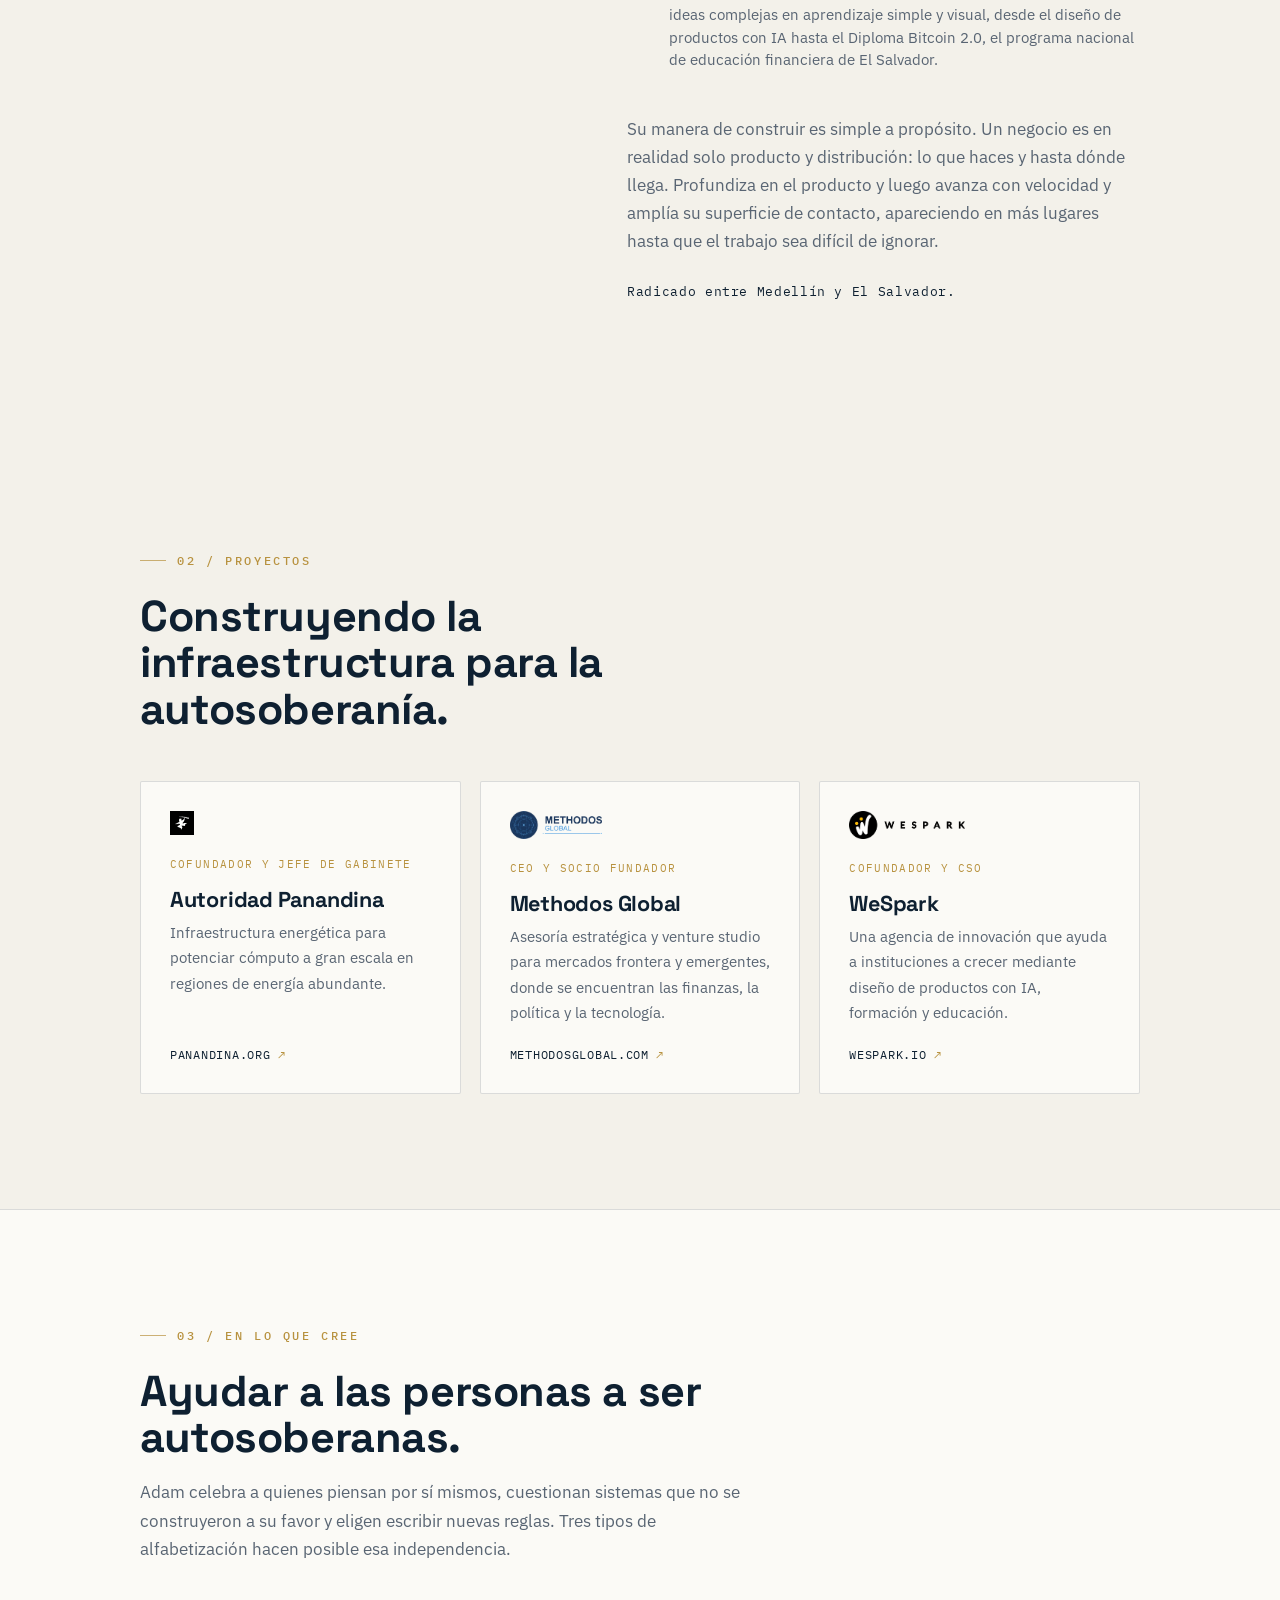
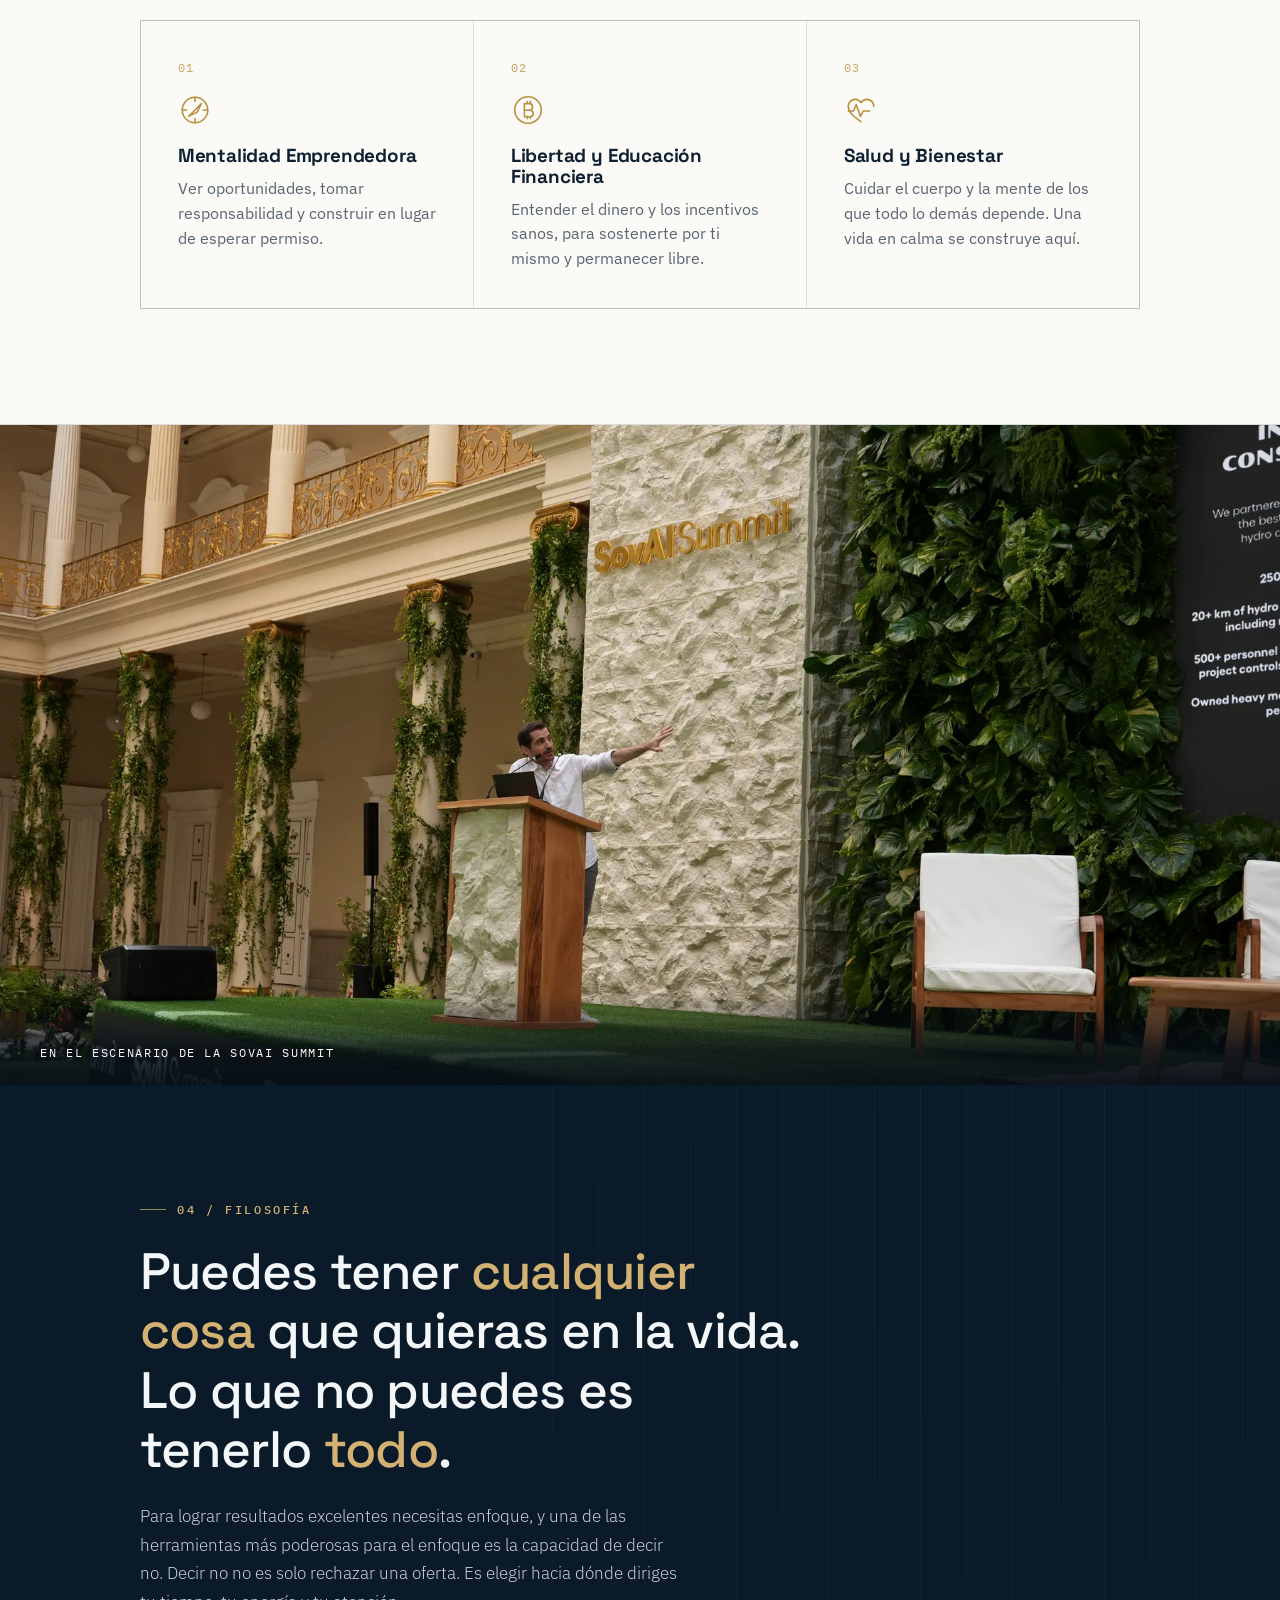
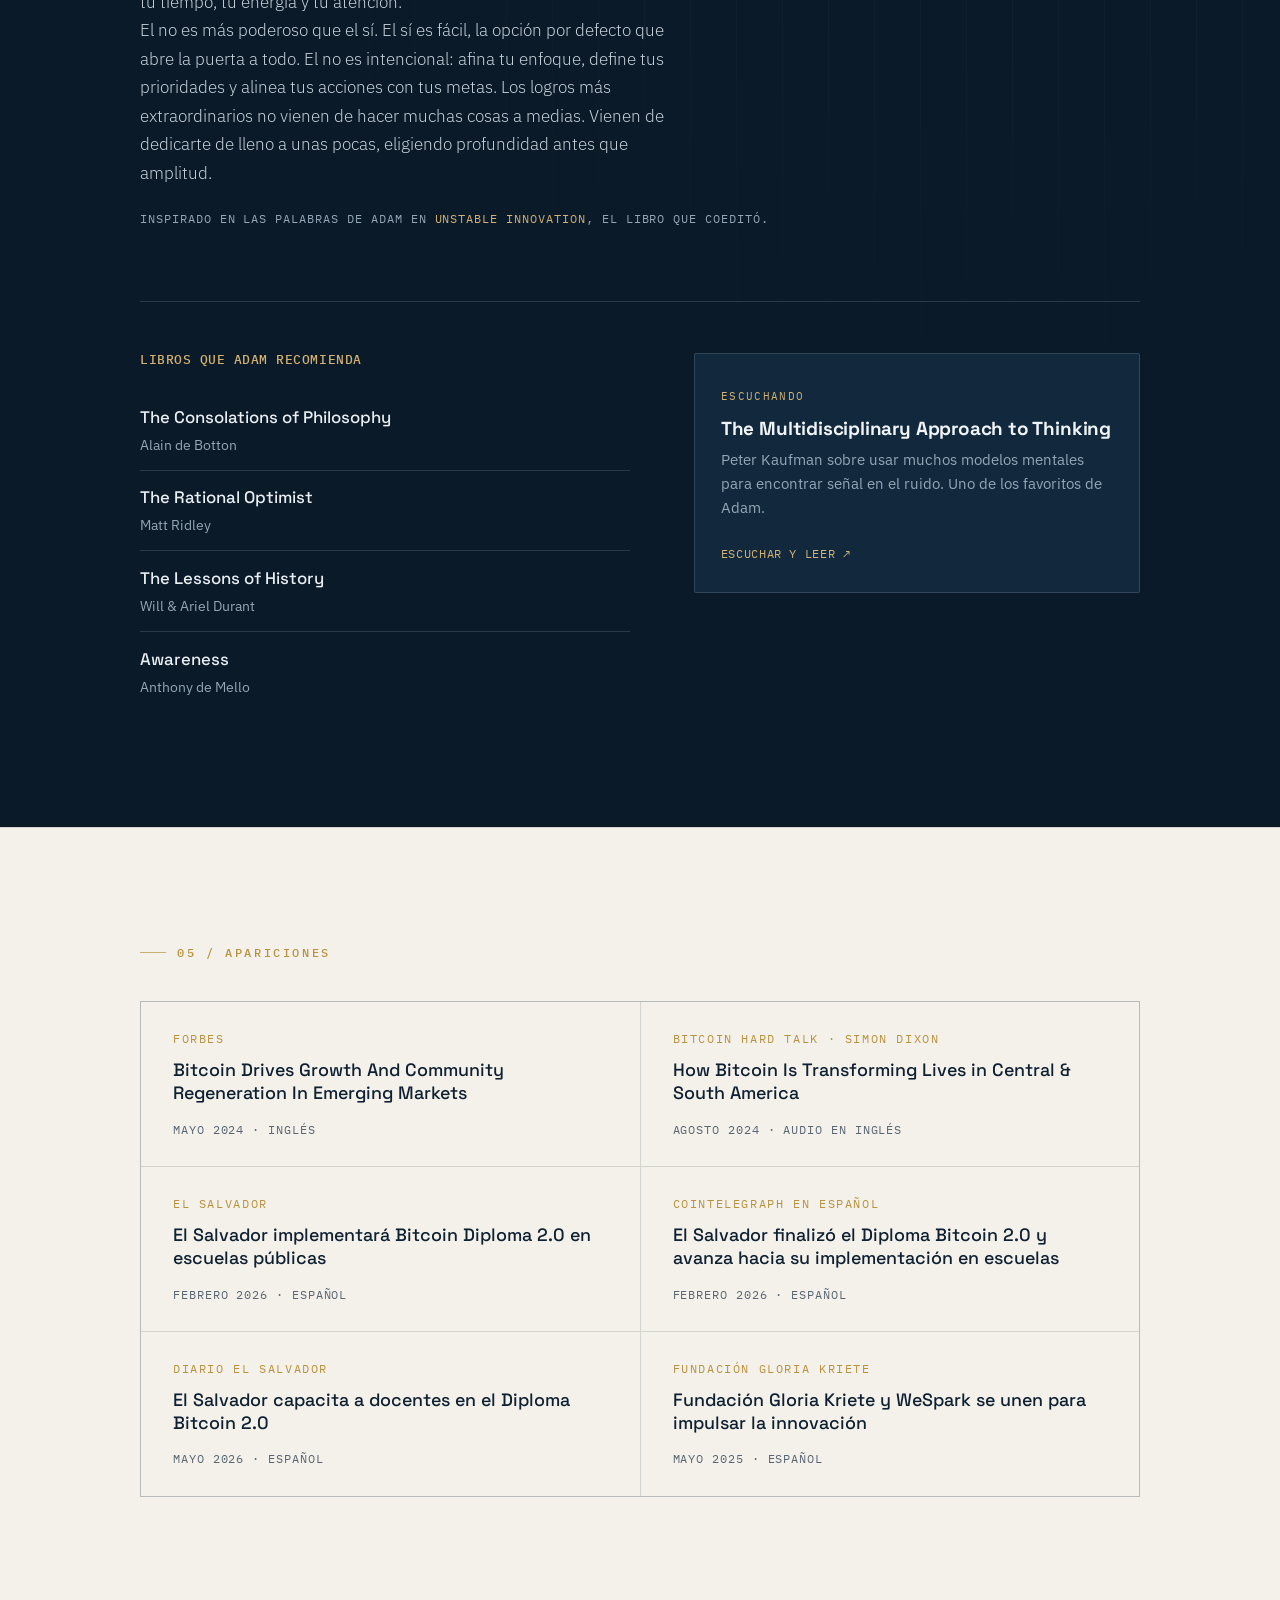
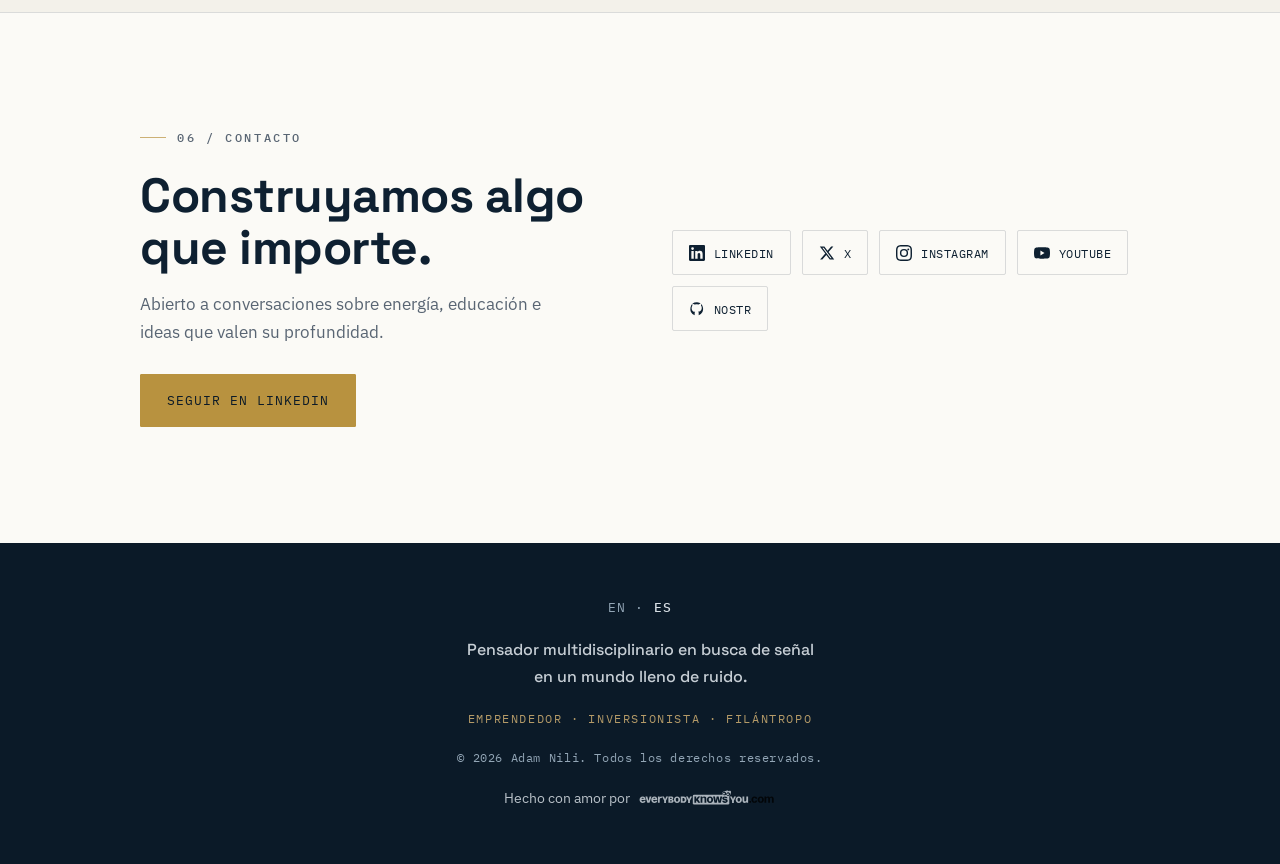
==== commit 3e82557f: "Revert Ventures feature layout (keep caption fade); change contact CTA to Follow on LinkedIn" ====
--- a/es/index.html
+++ b/es/index.html
@@ -173,17 +173,12 @@
         <h2 style="font-size:clamp(1.9rem,4vw,2.7rem);max-width:20ch">Construyendo la infraestructura para la autosoberanía.</h2>
       </div>
       <div class="venture-grid">
-        <a class="venture venture--feature reveal" href="https://panandina.org" target="_blank" rel="noopener">
-          <div class="vf-main">
-            <img class="venture-logo venture-logo--sq" src="../assets/images/logos/panandina.webp" alt="Autoridad Panandina logo" loading="lazy">
-            <span class="venture-role">Cofundador y Jefe de Gabinete · Enfoque actual</span>
-            <h3>Autoridad Panandina</h3>
-          </div>
-          <div class="vf-aside">
-            <p>Infraestructura energética para potenciar cómputo a gran escala en regiones de energía abundante, convirtiendo energía abundante en poder de cómputo para IA.</p>
-            <p class="venture-backers">Respaldada por Ribbit · USV · CIV · Kaszek · Actions · Not Boring</p>
-            <span class="venture-link">panandina.org</span>
-          </div>
+        <a class="venture reveal" href="https://panandina.org" target="_blank" rel="noopener">
+          <img class="venture-logo venture-logo--sq" src="../assets/images/logos/panandina.webp" alt="Autoridad Panandina logo" loading="lazy">
+          <span class="venture-role">Cofundador y Jefe de Gabinete</span>
+          <h3>Autoridad Panandina</h3>
+          <p>Infraestructura energética para potenciar cómputo a gran escala en regiones de energía abundante.</p>
+          <span class="venture-link">panandina.org</span>
         </a>
         <a class="venture reveal" href="https://methodosglobal.com" target="_blank" rel="noopener">
           <img class="venture-logo" src="../assets/images/logos/methodos.webp" alt="Methodos Global logo" loading="lazy">
@@ -332,7 +327,7 @@
         <h2>Construyamos algo que importe.</h2>
         <p>Abierto a conversaciones sobre energía, educación e ideas que valen su profundidad.</p>
         <div class="hero-cta" style="margin-top:1.8rem">
-          <a class="btn btn--solid" href="https://mailxto.com/ydnh5s" target="_blank" rel="noopener">Enviar un mensaje</a>
+          <a class="btn btn--solid" href="https://www.linkedin.com/in/adam-nili/" target="_blank" rel="noopener">Seguir en LinkedIn</a>
         </div>
       </div>
       <div class="reveal">
@@ -365,4 +360,12 @@
     <p class="foot-tag">Pensador multidisciplinario en busca de señal en un mundo lleno de ruido.</p>
     <p class="foot-note">Emprendedor · Inversionista · Filántropo</p>
     <p class="foot-copy">© <span data-year>2026</span> Adam Nili. Todos los derechos reservados.</p>
-    <a class="eky-credit" href="https://everybodyknowsyou.com" target="_blank" rel="noopener" aria-label="H+    <a class="eky-credit" href="https://everybodyknowsyou.com" target="_blank" rel="noopener" aria-label="Hecho con amor por everybodyknowsyou.com">
+      <span class="eky-credit__text">Hecho con amor por</span>
+      <img class="eky-logo" src="../assets/eky-credit-footer.svg" alt="everybodyknowsyou.com" width="190" height="24">
+    </a>
+  </div>
+</footer>
+
+<script src="../assets/js/main.js" defer></script>
+</b
--- a/assets/css/styles.css
+++ b/assets/css/styles.css
@@ -119,13 +119,7 @@
 
 /* ---------- ventures ---------- */
 .ventures{background:var(--bg)}
-.venture-grid{display:grid;grid-template-columns:1fr 1fr;gap:1.2rem;margin-top:clamp(2rem,4vw,3rem)}
-/* Autoridad Panandina = current focus: full-width feature row */
-.venture.venture--feature{grid-column:1 / -1;display:grid;grid-template-columns:1fr 1.4fr;gap:1rem 3rem;align-items:center;min-height:0}
-.venture--feature .vf-main,.venture--feature .vf-aside{display:flex;flex-direction:column}
-.venture--feature h3{font-size:clamp(1.6rem,2.4vw,2rem)}
-.venture-backers{font-family:var(--font-mono);font-size:.72rem;letter-spacing:.06em;text-transform:uppercase;color:var(--muted);margin-top:1rem}
-.venture--feature .venture-link{margin-top:1.2rem}
+.venture-grid{display:grid;grid-template-columns:repeat(3,1fr);gap:1.2rem;margin-top:clamp(2rem,4vw,3rem)}
 .venture{
   display:flex;flex-direction:column;background:var(--surface);
   border:1px solid var(--line);border-radius:2px;padding:1.8rem;
@@ -218,4 +212,16 @@
 .eky-credit{display:inline-flex;align-items:center;gap:.5rem;text-decoration:none;
   font-family:var(--font-body);font-size:.85rem;color:var(--footer-fg);opacity:.85}
 .eky-credit:hover{opacity:1}
-.eky-cred+.eky-credit__text{color:var(--footer-fg)}
+.eky-credit .eky-logo{height:17px;width:auto;display:block;opacity:.92}
+
+/* ---------- responsive ---------- */
+@media (max-width:860px){
+  .hero .wrap{grid-template-columns:1fr;text-align:center;min-height:0}
+  .hero-figure{order:-1;max-width:300px;margin-left:auto;margin-right:auto}
+  .hero-tag{margin-left:auto;margin-right:auto}
+  .hero-cta{justify-content:center}
+  .about-grid{grid-template-columns:1fr}
+  .about-figure{max-width:440px}
+  .pillar-grid{grid-template-columns:1fr}
+  .venture-grid{grid-t
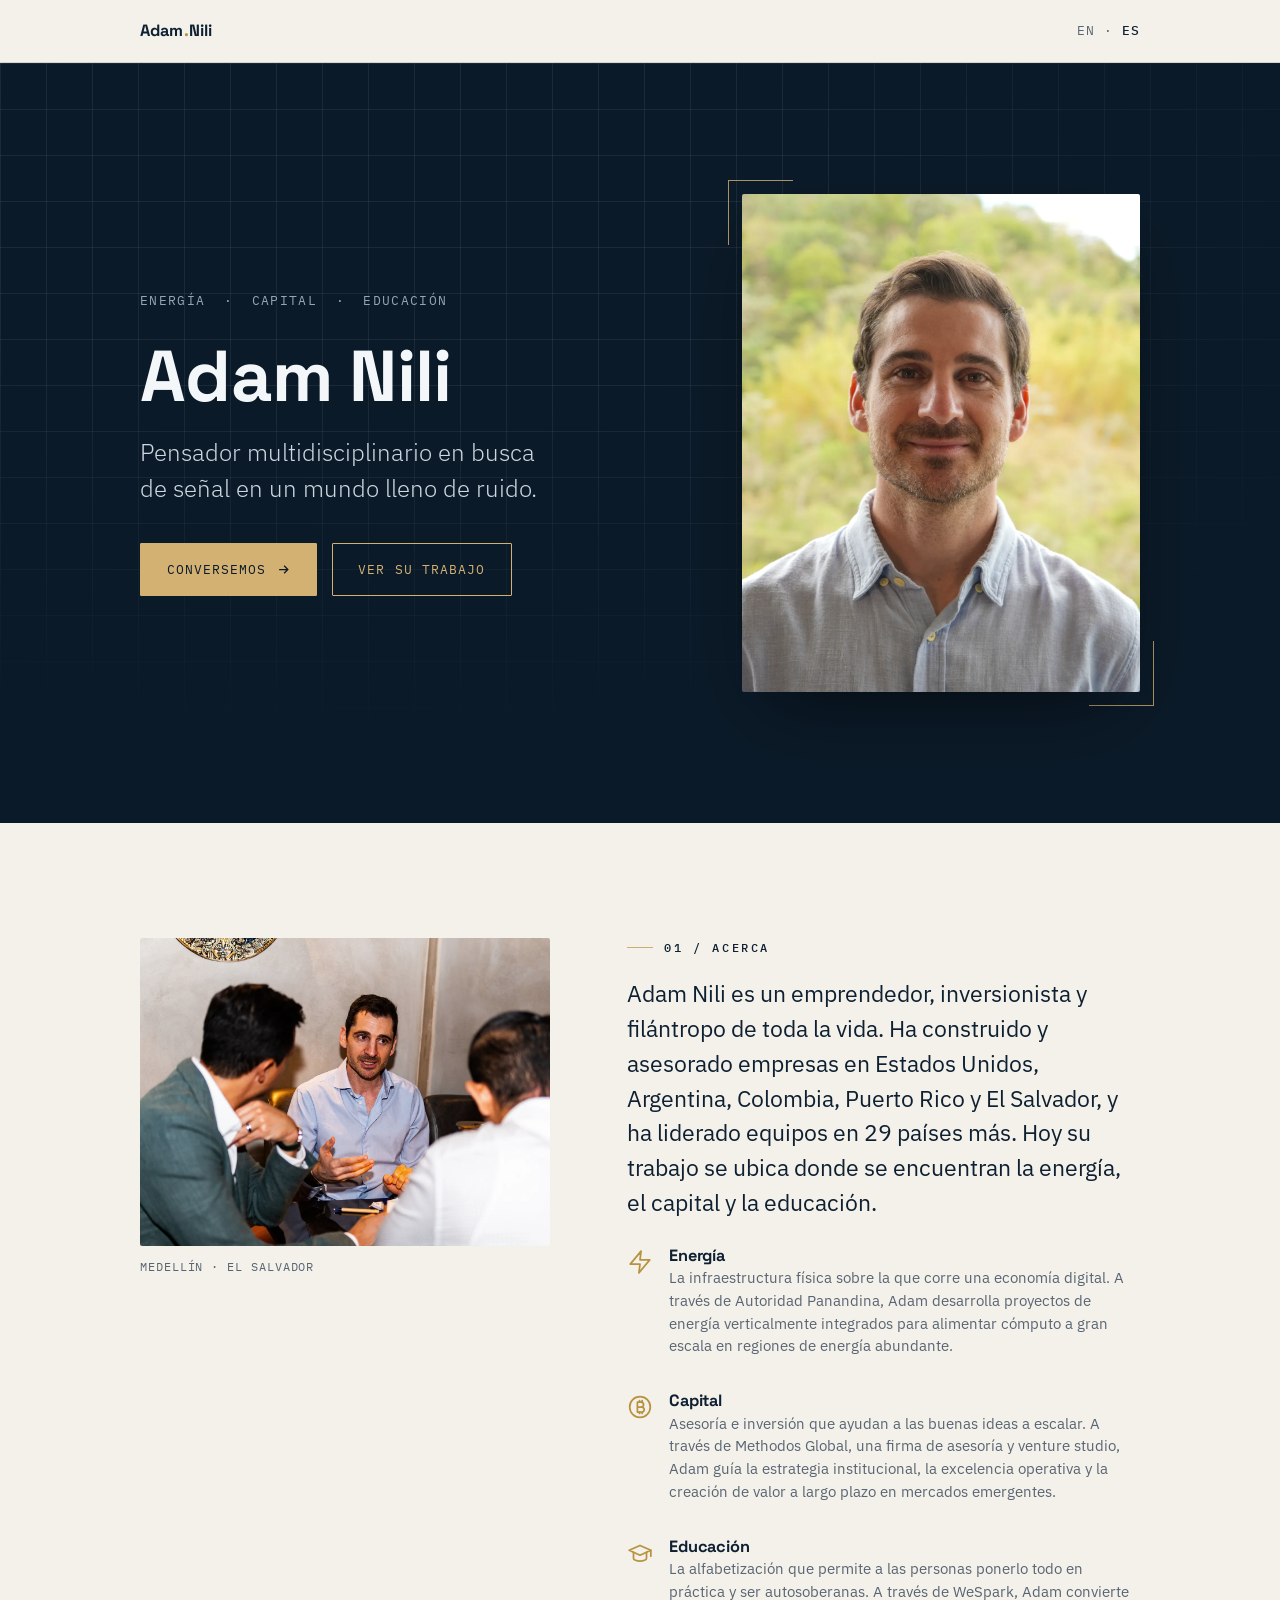
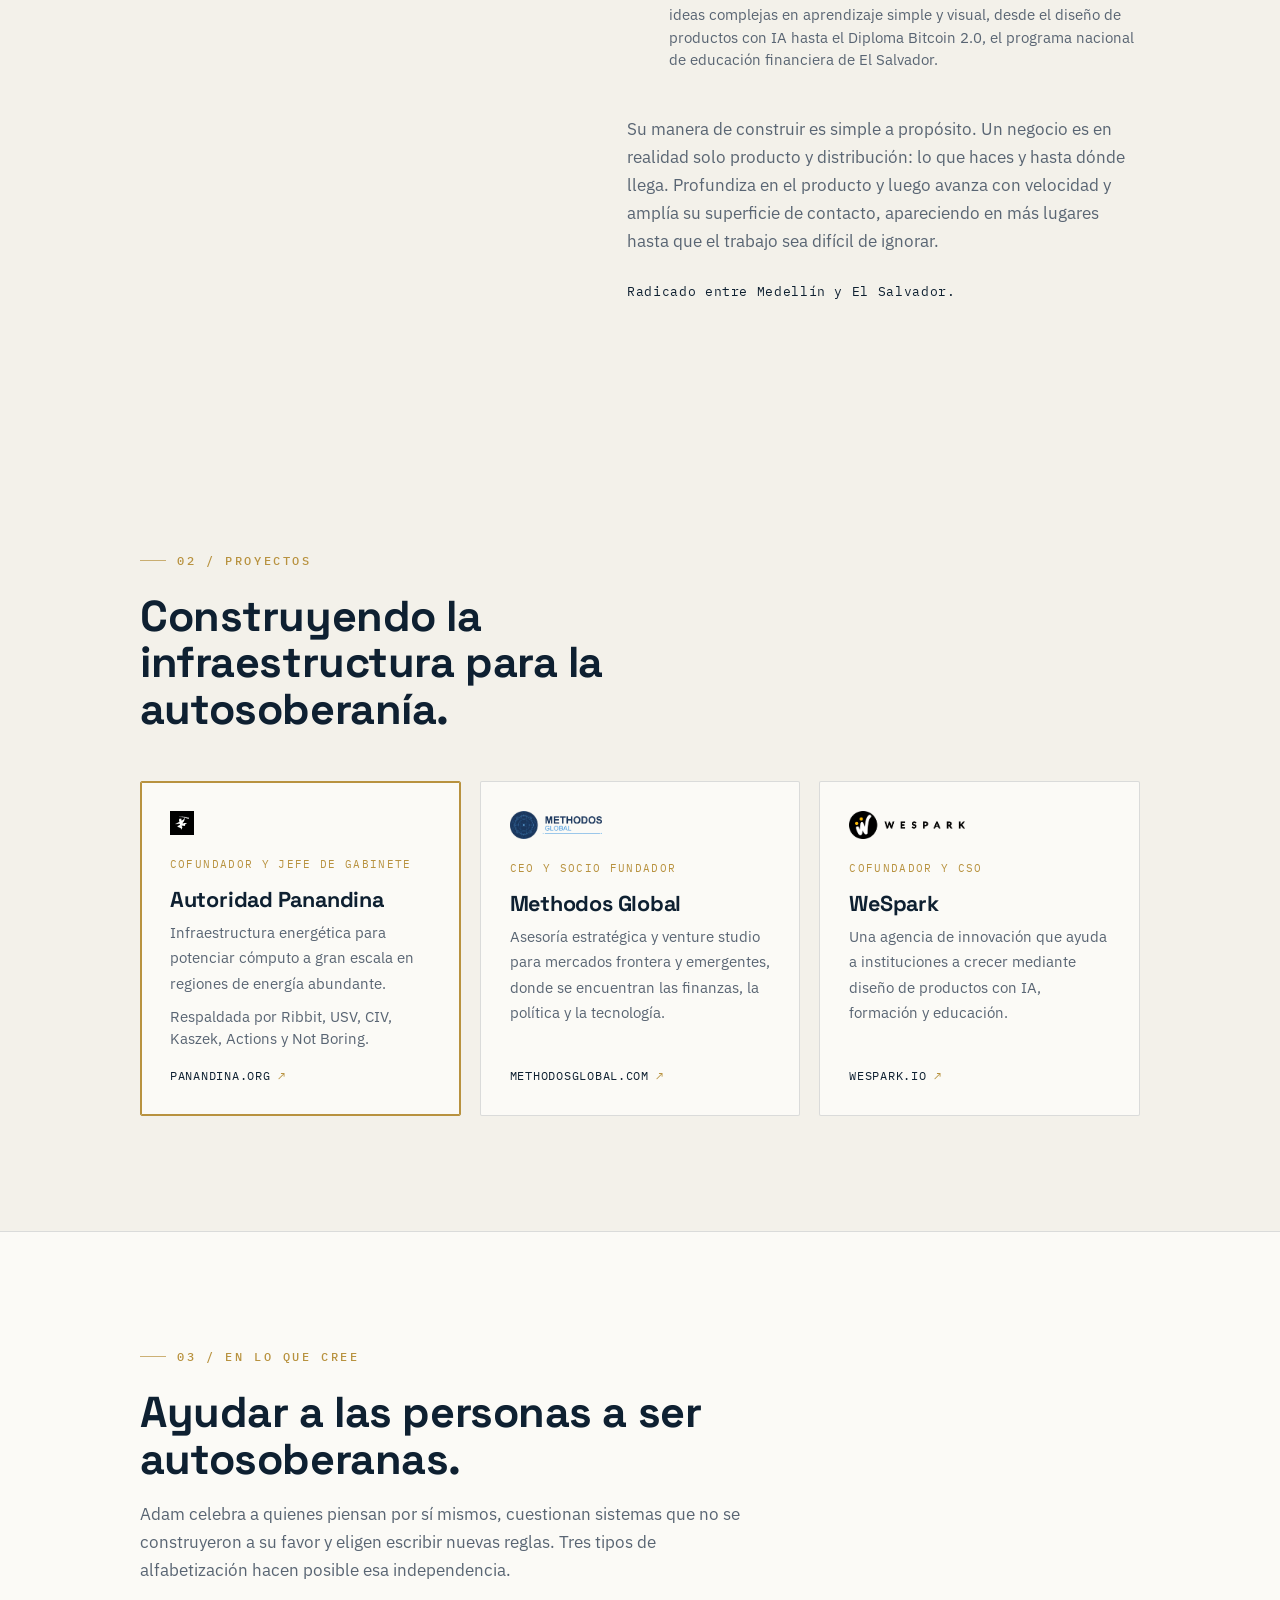
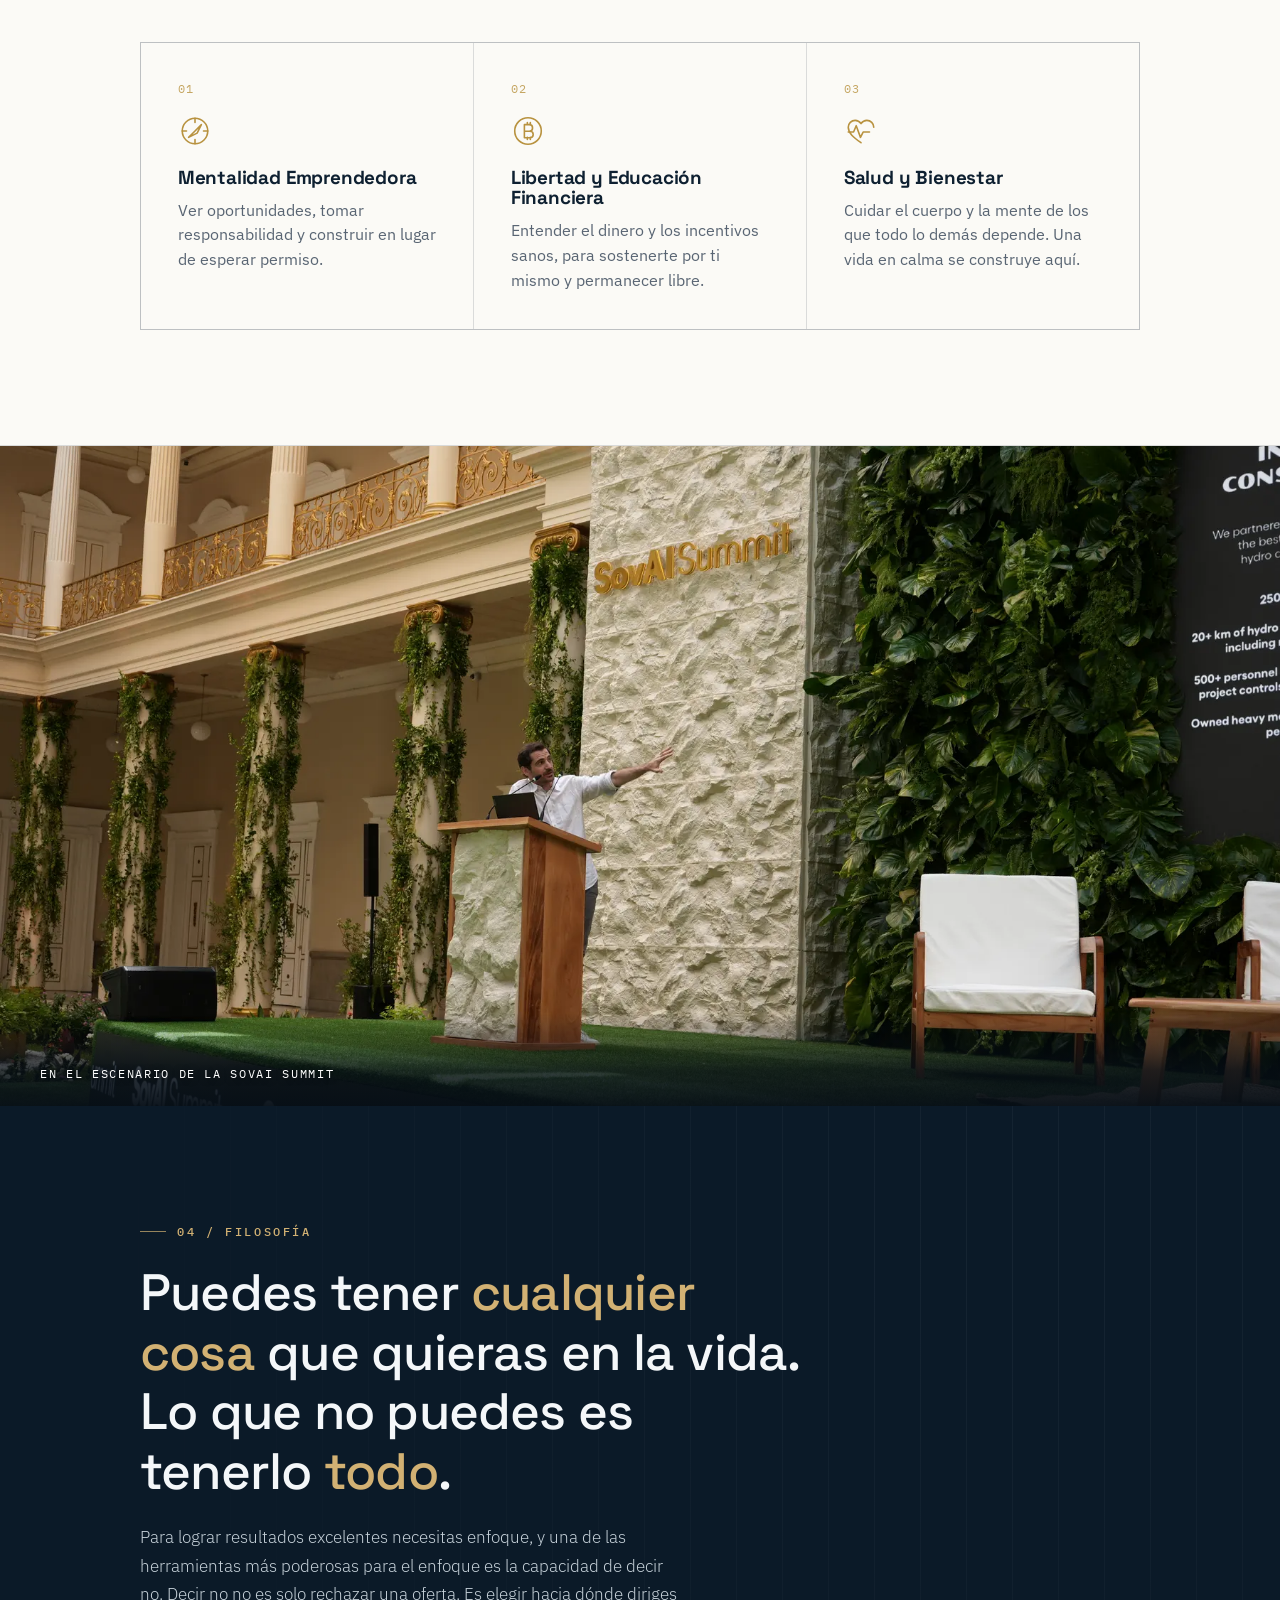
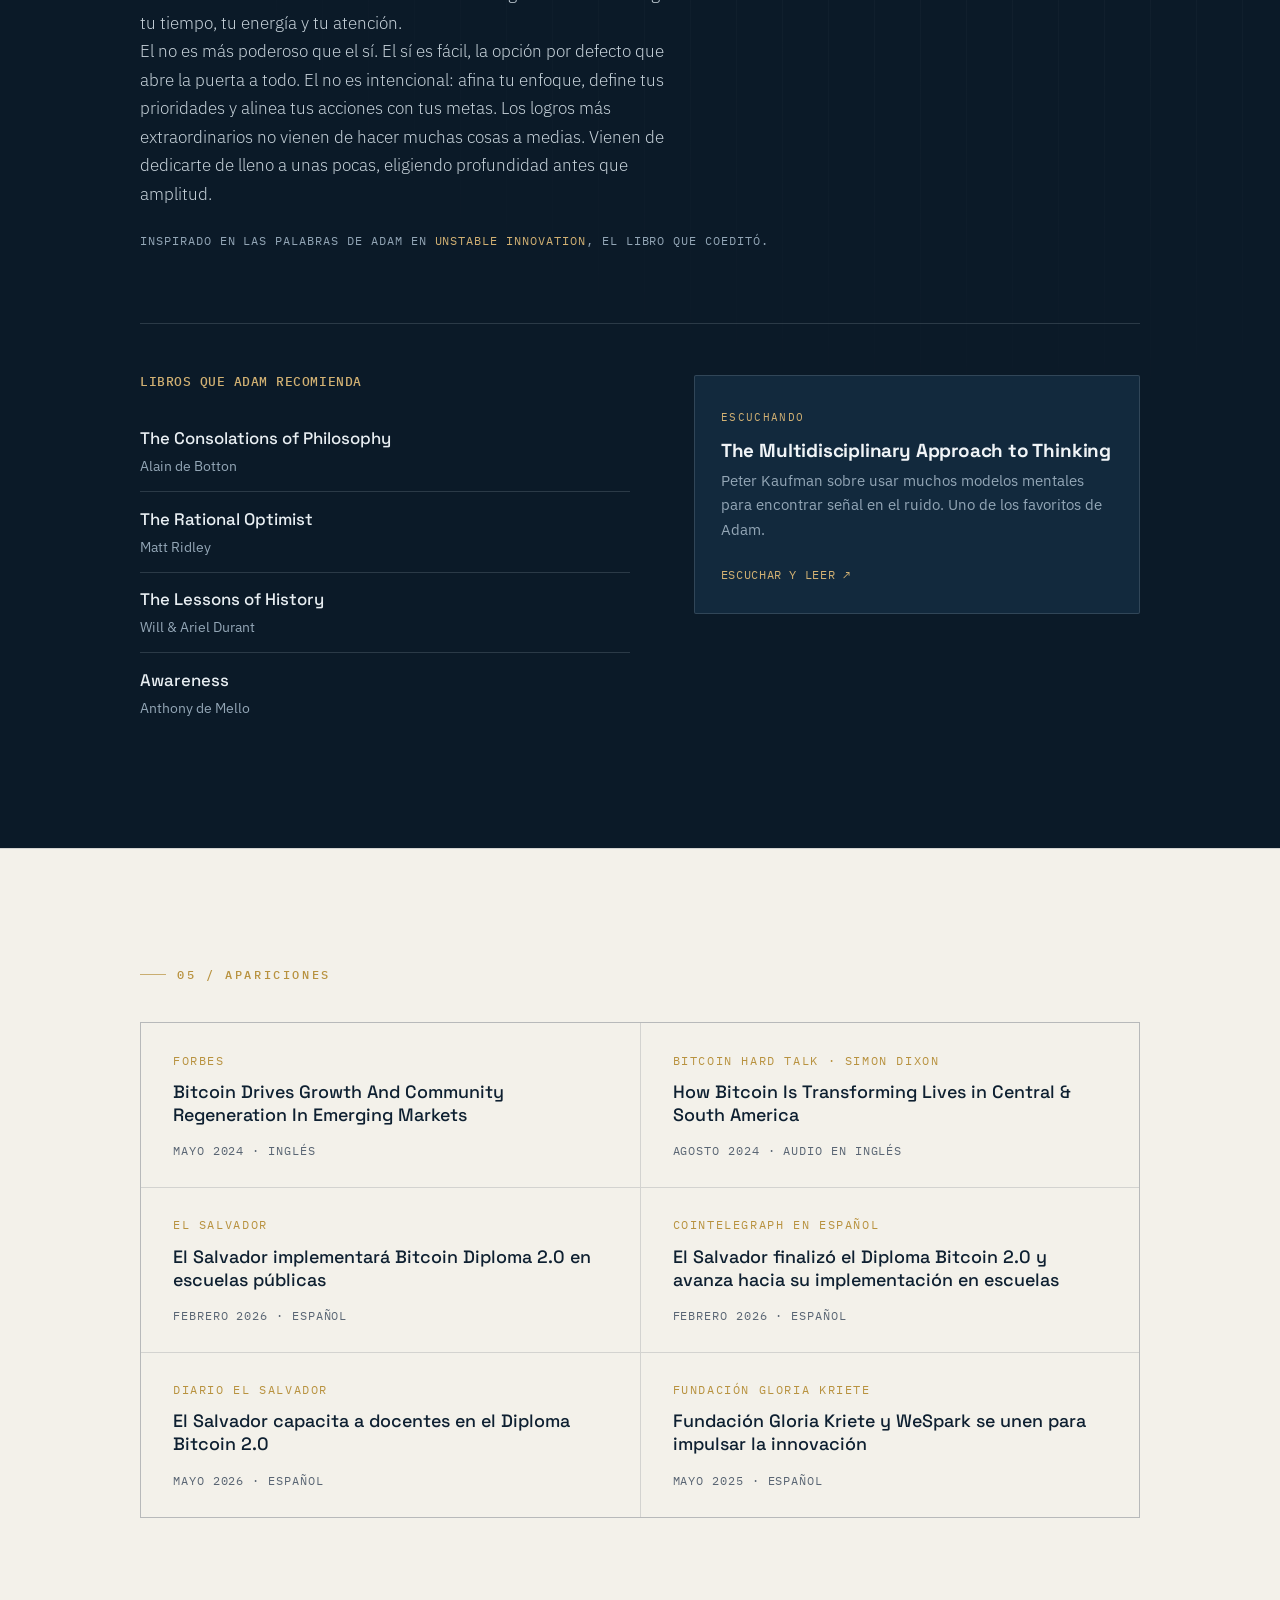
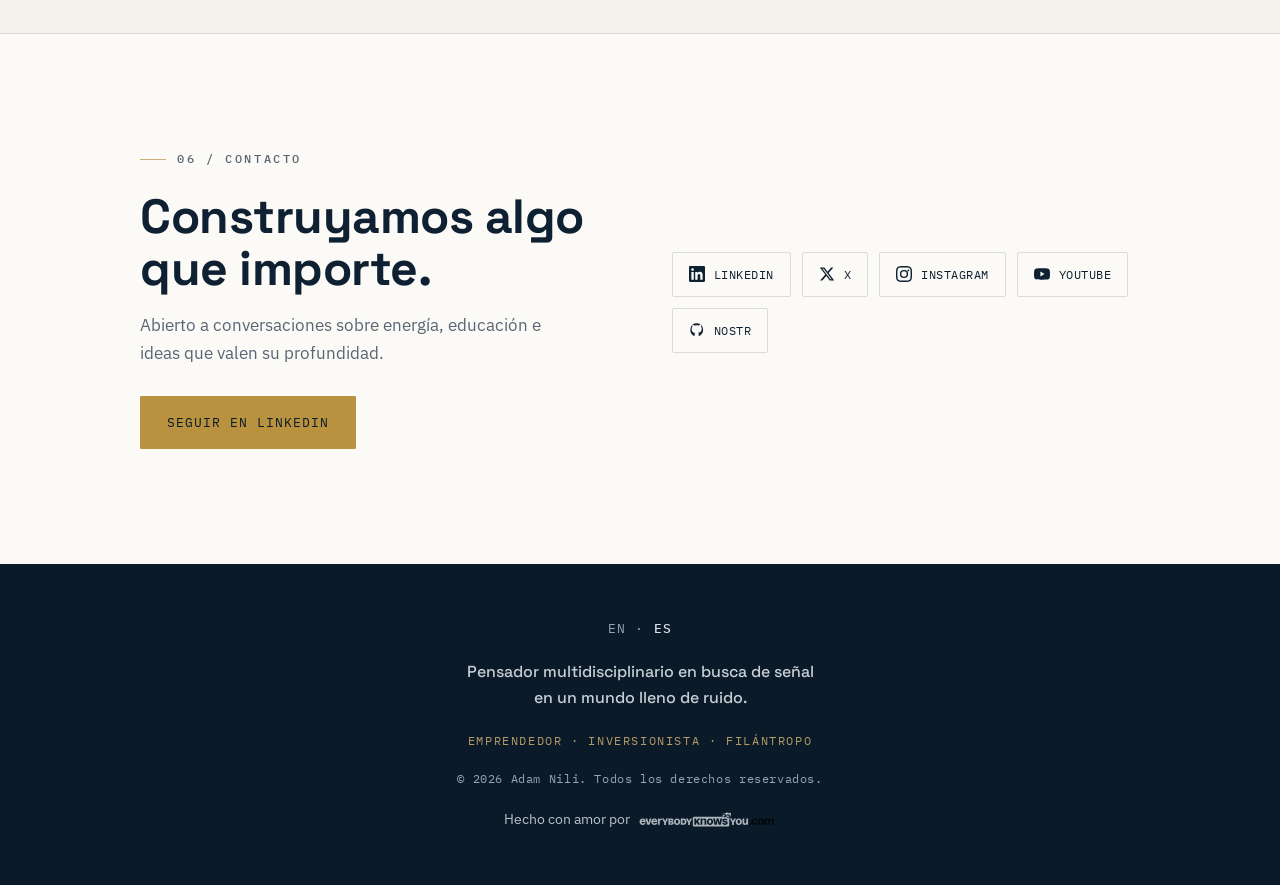
==== commit 78e3a902: "Ventures: fix mobile to stack vertically (no horizontal overflow); gold frame + backers line on Auto" ====
--- a/es/index.html
+++ b/es/index.html
@@ -173,11 +173,12 @@
         <h2 style="font-size:clamp(1.9rem,4vw,2.7rem);max-width:20ch">Construyendo la infraestructura para la autosoberanía.</h2>
       </div>
       <div class="venture-grid">
-        <a class="venture reveal" href="https://panandina.org" target="_blank" rel="noopener">
+        <a class="venture venture--lead reveal" href="https://panandina.org" target="_blank" rel="noopener">
           <img class="venture-logo venture-logo--sq" src="../assets/images/logos/panandina.webp" alt="Autoridad Panandina logo" loading="lazy">
           <span class="venture-role">Cofundador y Jefe de Gabinete</span>
           <h3>Autoridad Panandina</h3>
           <p>Infraestructura energética para potenciar cómputo a gran escala en regiones de energía abundante.</p>
+          <p class="venture-backers">Respaldada por Ribbit, USV, CIV, Kaszek, Actions y Not Boring.</p>
           <span class="venture-link">panandina.org</span>
         </a>
         <a class="venture reveal" href="https://methodosglobal.com" target="_blank" rel="noopener">
--- a/assets/css/styles.css
+++ b/assets/css/styles.css
@@ -224,4 +224,25 @@
   .about-grid{grid-template-columns:1fr}
   .about-figure{max-width:440px}
   .pillar-grid{grid-template-columns:1fr}
-  .venture-grid{grid-t+  .venture-grid{grid-template-columns:1fr}
+  .influences{grid-template-columns:1fr;text-align:center}
+  .booklist a{align-items:center}
+  .podcard{text-align:center}
+  .contact-grid{grid-template-columns:1fr}
+  .press-grid{grid-template-columns:1fr}
+}
+@media (max-width:560px){
+  body{font-size:16px}
+  .hero-figure{max-width:100%}
+}
+@media (prefers-reduced-motion:reduce){
+  .reveal{opacity:1;transform:none;animation:none}
+  html{scroll-behavior:auto}
+}
+
+/* Lead venture: Autoridad Panandina highlighted as the current main focus */
+.venture--lead{border-color:var(--gold);box-shadow:0 0 0 1px var(--gold) inset}
+.venture--lead:hover{box-shadow:0 22px 40px -28px rgba(14,32,49,.5),0 0 0 1px var(--gold) inset}
+.venture--lead p{flex:0 0 auto}
+.venture--lead .venture-link{margin-top:auto;padding-top:1rem}
+.venture-backers{font-family:var(--font-body);font-size:.8rem;line-height:1.45;color:var(--muted);margin-top:.6rem}
